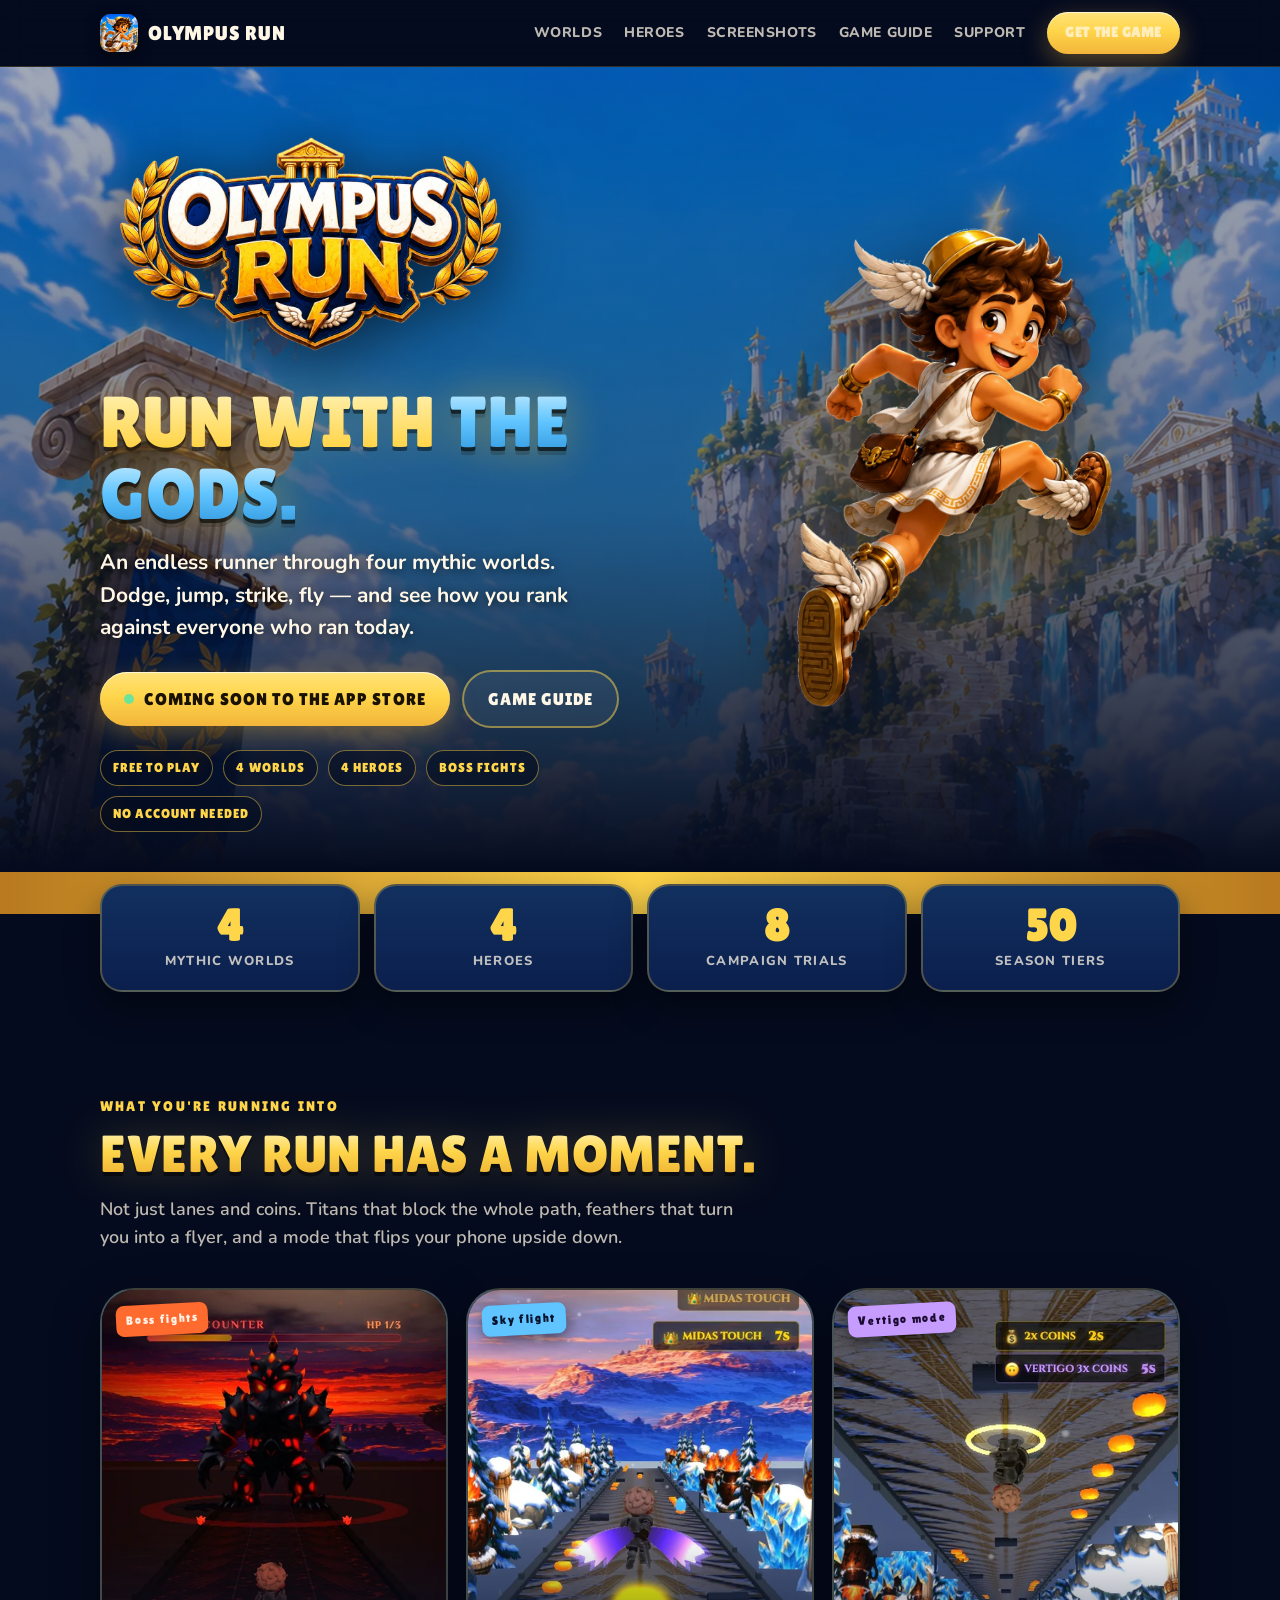
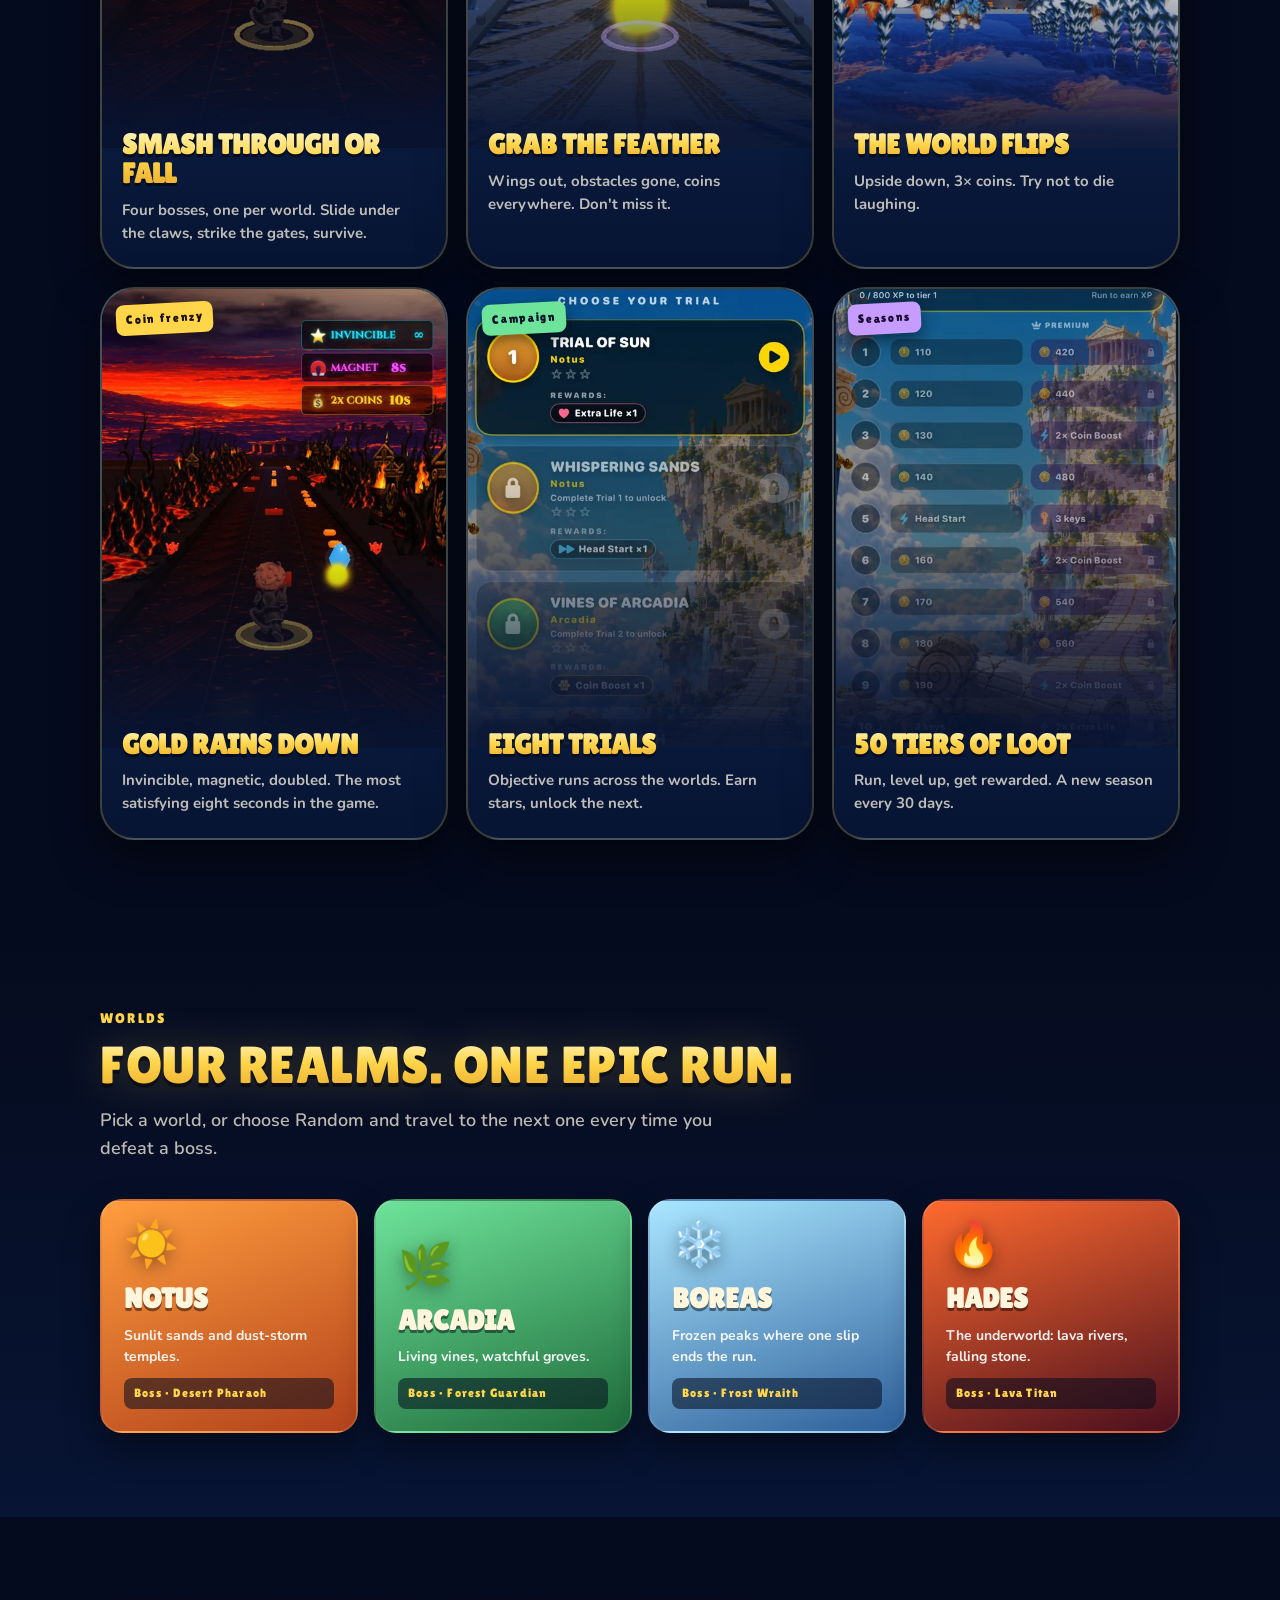
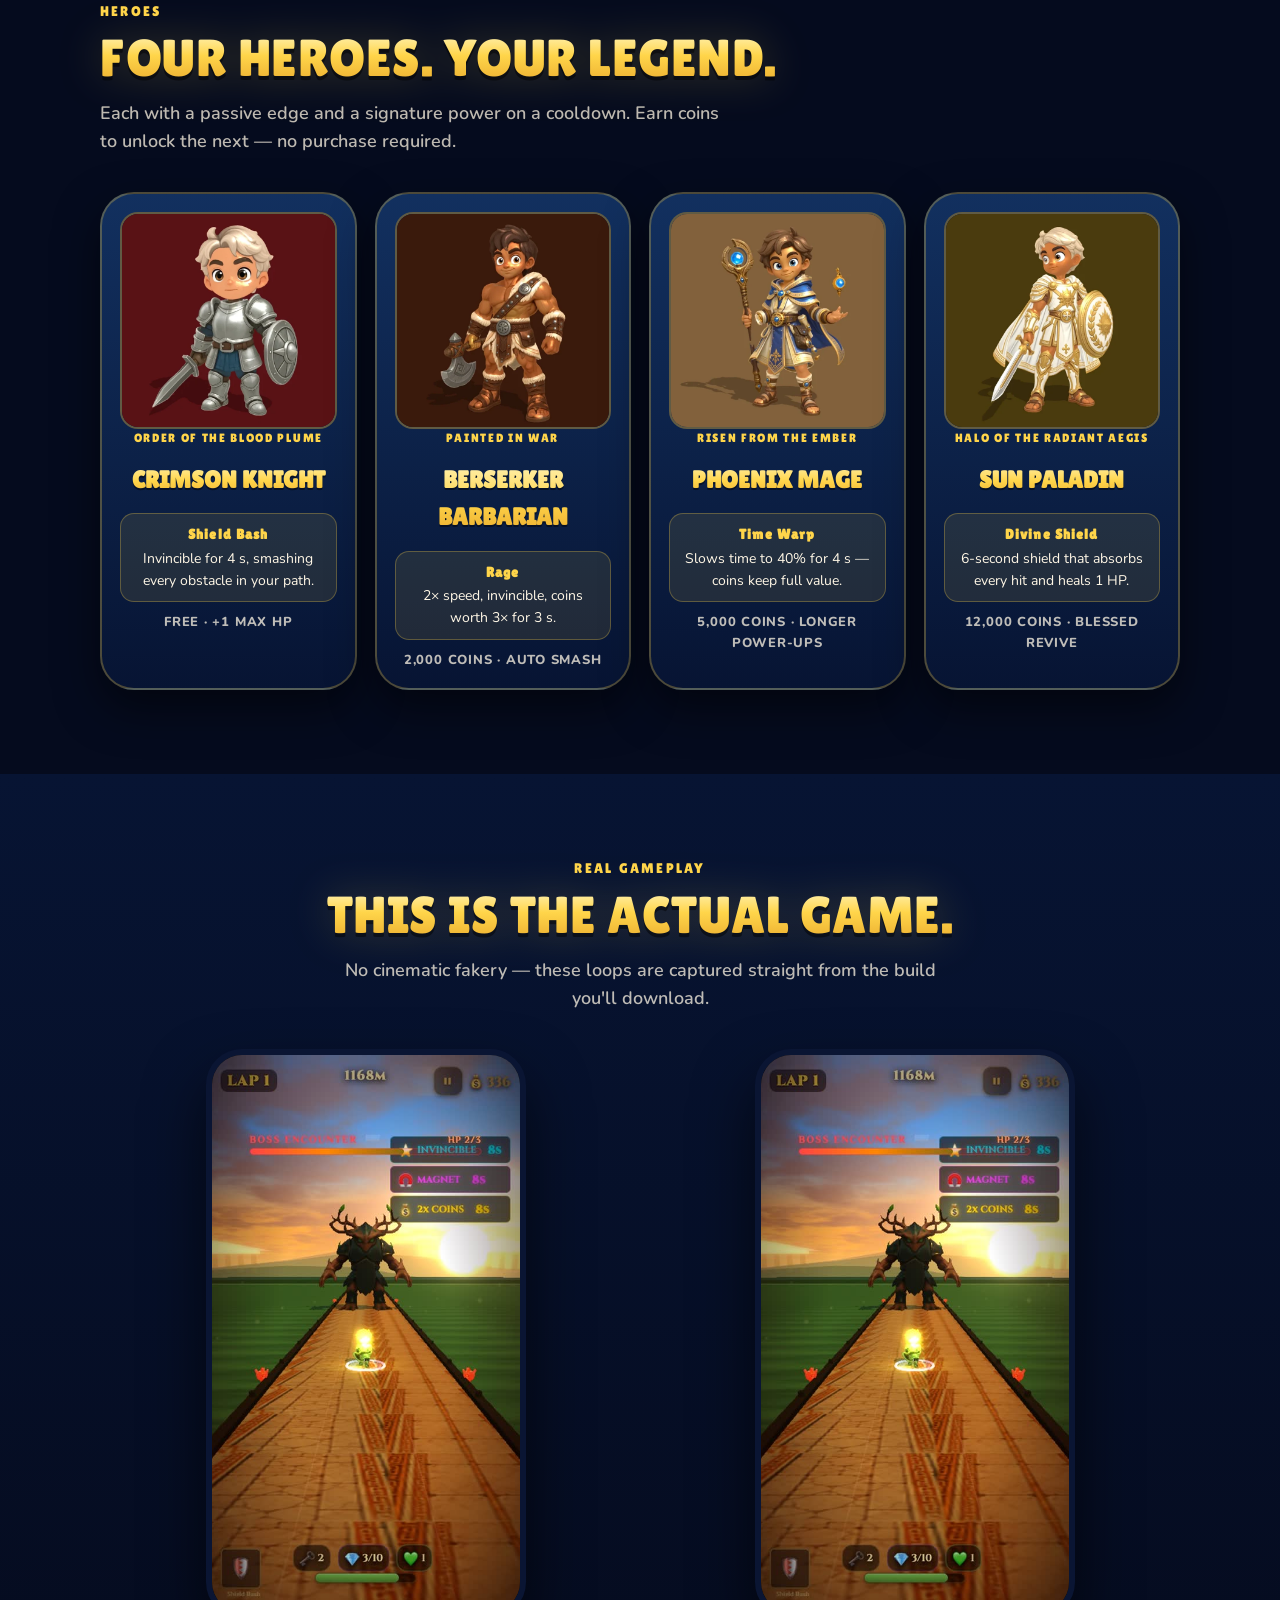
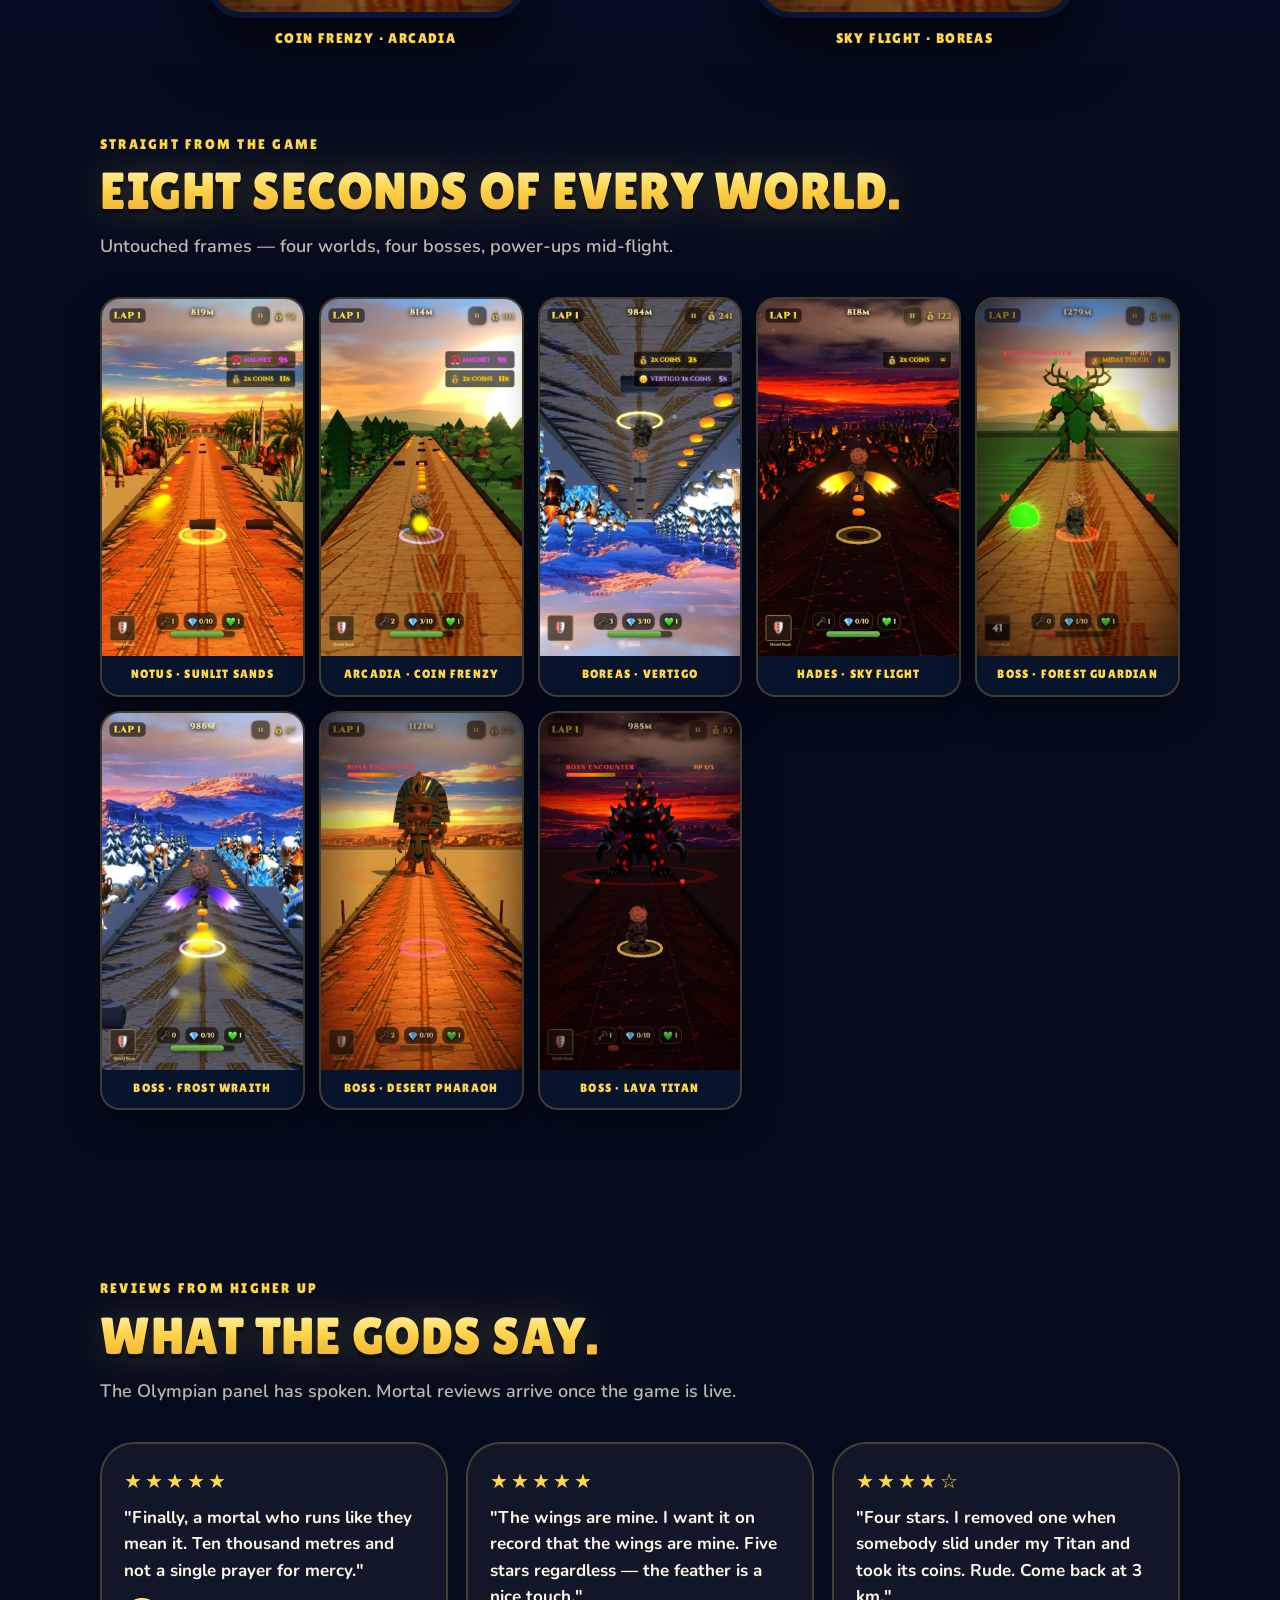
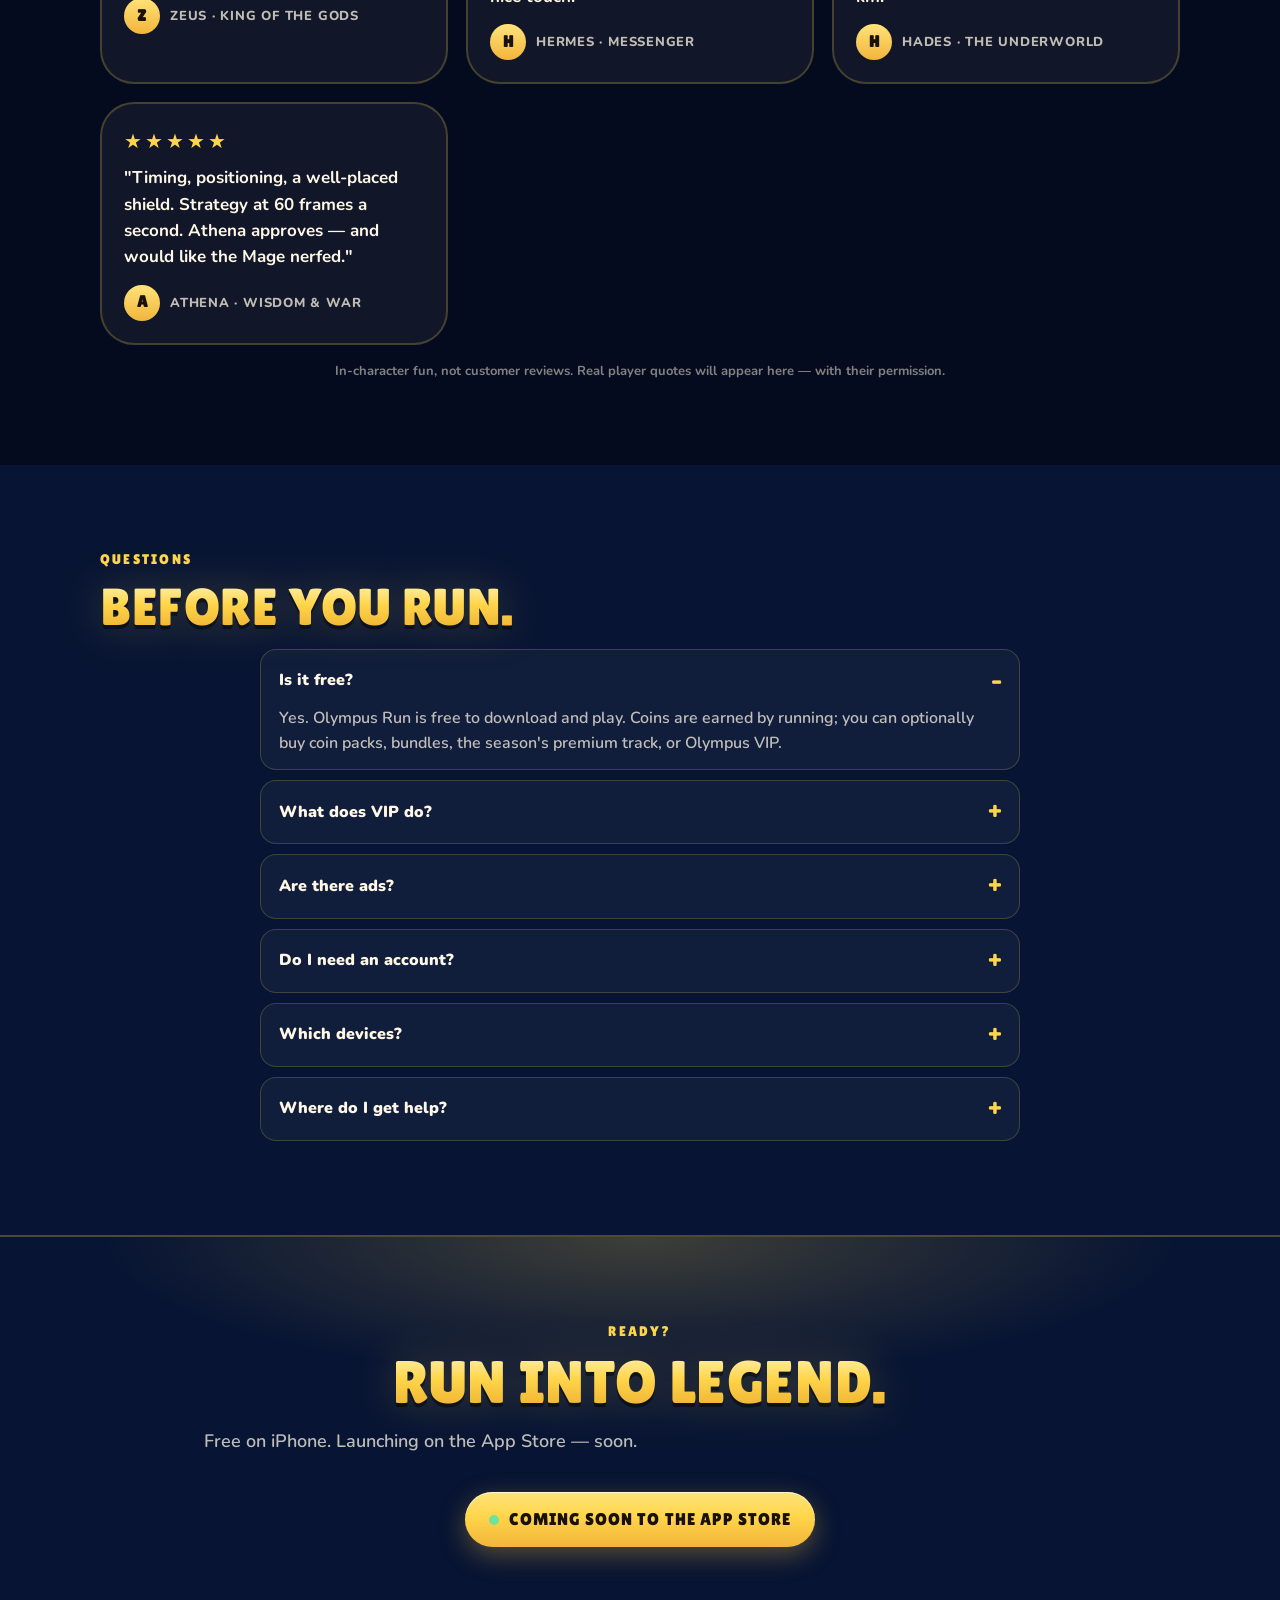
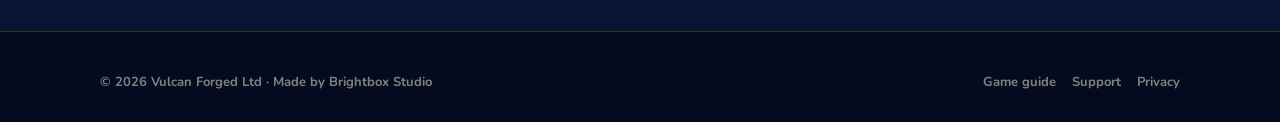
==== index.html @ eb7fa904 "site: canonical URLs on olympusrun.com, social meta, www to apex redirect (Vercel) Co-Authored-By: C" ====
<!DOCTYPE html>
<html lang="en">
<head>
<meta charset="utf-8">
<meta name="viewport" content="width=device-width, initial-scale=1">
<title>Olympus Run — Run with the Gods</title>
<meta name="description" content="Olympus Run is a free endless runner for iPhone: four mythic worlds, four heroes, boss fights, sky flight, vertigo mode and a daily race against everyone who played today.">
<meta property="og:title" content="Olympus Run — Run with the Gods">
<meta property="og:description" content="A free endless runner through four mythic worlds. Dodge, jump, strike, fly — and beat everyone who ran today.">
<meta property="og:image" content="https://olympusrun.com/assets/loop-poster.jpg">
<meta property="og:url" content="https://olympusrun.com/">
<meta name="twitter:card" content="summary_large_image">
<link rel="icon" href="assets/icon.webp">
<link rel="apple-touch-icon" href="assets/icon.webp">
<link rel="preconnect" href="https://fonts.googleapis.com">
<link rel="preconnect" href="https://fonts.gstatic.com" crossorigin>
<link href="https://fonts.googleapis.com/css2?family=Lilita+One&family=Nunito:wght@600;700;800;900&display=swap" rel="stylesheet">
<link rel="canonical" href="https://olympusrun.com/">
<link rel="stylesheet" href="style.css">
</head>
<body>

<nav class="nav">
  <div class="wrap">
    <a class="brand" href="index.html"><img src="assets/icon.webp" alt="">Olympus Run</a>
    <div class="links">
      <a href="#worlds">Worlds</a>
      <a href="#heroes">Heroes</a>
      <a href="#gallery">Screenshots</a>
      <a href="guide.html">Game guide</a>
      <a href="https://jamie323.github.io/brightbox-studio/support.html">Support</a>
      <a class="btn btn-gold" href="#get">Get the game</a>
    </div>
  </div>
</nav>

<header class="hero">
  <div class="wrap">
    <div class="hero-copy">
      <img class="wordmark" src="assets/wordmark.webp" alt="Olympus Run">
      <h1 class="display">Run with <span>the gods.</span></h1>
      <p>An endless runner through four mythic worlds. Dodge, jump, strike, fly — and see how you rank against everyone who ran today.</p>
      <div class="cta">
        <a class="btn btn-gold coming" id="get" href="#get"><span class="pulse"></span>Coming soon to the App Store</a>
        <a class="btn btn-ghost" href="guide.html">Game guide</a>
      </div>
      <div class="chips">
        <span class="chip">Free to play</span><span class="chip">4 worlds</span><span class="chip">4 heroes</span><span class="chip">Boss fights</span><span class="chip">No account needed</span>
      </div>
    </div>
    <div class="hero-art"><div class="ring"></div><img src="assets/hero_hermes.webp" alt="The Olympus Run hero mid-sprint"></div>
  </div>
</header>

<div class="ticker"><span>Boss fights ★ Sky flight ★ Vertigo mode ★ Coin frenzy ★ 50-tier seasons ★ 8 campaign trials ★ Daily quests ★ Beat everyone who ran today ★ Boss fights ★ Sky flight ★ Vertigo mode ★ Coin frenzy ★ 50-tier seasons ★ 8 campaign trials ★ Daily quests ★ Beat everyone who ran today ★</span></div>

<section style="padding-top:0">
  <div class="wrap">
    <div class="stats">
      <div class="stat"><b>4</b><span>Mythic worlds</span></div>
      <div class="stat"><b>4</b><span>Heroes</span></div>
      <div class="stat"><b>8</b><span>Campaign trials</span></div>
      <div class="stat"><b>50</b><span>Season tiers</span></div>
    </div>
  </div>
</section>

<section id="features" style="padding-top:20px">
  <div class="wrap">
    <div class="kicker">What you're running into</div>
    <h2 class="display">Every run has a moment.</h2>
    <p class="lead">Not just lanes and coins. Titans that block the whole path, feathers that turn you into a flyer, and a mode that flips your phone upside down.</p>
    <div class="banners">
      <a class="banner" href="guide.html#worlds"><div class="pic"><img src="assets/shot-boss.webp" alt="Boss fight against the Lava Titan"><span class="tag lava">Boss fights</span></div><div class="body"><h3>Smash through or fall</h3><p>Four bosses, one per world. Slide under the claws, strike the gates, survive.</p></div></a>
      <a class="banner" href="guide.html#powerups"><div class="pic"><img src="assets/shot-flight.webp" alt="Sky Flight with feather wings"><span class="tag sky">Sky flight</span></div><div class="body"><h3>Grab the feather</h3><p>Wings out, obstacles gone, coins everywhere. Don't miss it.</p></div></a>
      <a class="banner" href="guide.html#powerups"><div class="pic"><img src="assets/shot-vertigo.webp" alt="Vertigo mode flips the screen"><span class="tag violet">Vertigo mode</span></div><div class="body"><h3>The world flips</h3><p>Upside down, 3× coins. Try not to die laughing.</p></div></a>
      <a class="banner" href="guide.html#powerups"><div class="pic"><img src="assets/shot-frenzy.webp" alt="Coin Frenzy"><span class="tag">Coin frenzy</span></div><div class="body"><h3>Gold rains down</h3><p>Invincible, magnetic, doubled. The most satisfying eight seconds in the game.</p></div></a>
      <a class="banner" href="guide.html#modes"><div class="pic"><img src="assets/shot-campaign.webp" alt="Campaign trials"><span class="tag leaf">Campaign</span></div><div class="body"><h3>Eight trials</h3><p>Objective runs across the worlds. Earn stars, unlock the next.</p></div></a>
      <a class="banner" href="guide.html#progression"><div class="pic"><img src="assets/shot-season.webp" alt="Olympus Trials season pass"><span class="tag violet">Seasons</span></div><div class="body"><h3>50 tiers of loot</h3><p>Run, level up, get rewarded. A new season every 30 days.</p></div></a>
    </div>
  </div>
</section>

<section id="worlds" style="background: linear-gradient(180deg, var(--ink), var(--navy));">
  <div class="wrap">
    <div class="kicker">Worlds</div>
    <h2 class="display">Four realms. One epic run.</h2>
    <p class="lead">Pick a world, or choose Random and travel to the next one every time you defeat a boss.</p>
    <div class="worlds">
      <div class="world notus"><div class="glyph">☀️</div><h3>Notus</h3><p>Sunlit sands and dust-storm temples.</p><span class="boss">Boss · Desert Pharaoh</span></div>
      <div class="world arcadia"><div class="glyph">🌿</div><h3>Arcadia</h3><p>Living vines, watchful groves.</p><span class="boss">Boss · Forest Guardian</span></div>
      <div class="world boreas"><div class="glyph">❄️</div><h3>Boreas</h3><p>Frozen peaks where one slip ends the run.</p><span class="boss">Boss · Frost Wraith</span></div>
      <div class="world hades"><div class="glyph">🔥</div><h3>Hades</h3><p>The underworld: lava rivers, falling stone.</p><span class="boss">Boss · Lava Titan</span></div>
    </div>
  </div>
</section>

<section id="heroes">
  <div class="wrap">
    <div class="kicker">Heroes</div>
    <h2 class="display">Four heroes. Your legend.</h2>
    <p class="lead">Each with a passive edge and a signature power on a cooldown. Earn coins to unlock the next — no purchase required.</p>
    <div class="heroes">
      <div class="hcard"><img src="assets/hero-knight.webp" alt="Crimson Knight"><div class="tl">Order of the Blood Plume</div><h3>Crimson Knight</h3><div class="power"><b>Shield Bash</b>Invincible for 4 s, smashing every obstacle in your path.</div><div class="cost">Free · +1 max HP</div></div>
      <div class="hcard"><img src="assets/hero-barbarian.webp" alt="Berserker Barbarian"><div class="tl">Painted in War</div><h3>Berserker Barbarian</h3><div class="power"><b>Rage</b>2× speed, invincible, coins worth 3× for 3 s.</div><div class="cost">2,000 coins · Auto Smash</div></div>
      <div class="hcard"><img src="assets/hero-mage.webp" alt="Phoenix Mage"><div class="tl">Risen from the Ember</div><h3>Phoenix Mage</h3><div class="power"><b>Time Warp</b>Slows time to 40% for 4 s — coins keep full value.</div><div class="cost">5,000 coins · Longer power-ups</div></div>
      <div class="hcard"><img src="assets/hero-paladin.webp" alt="Sun Paladin"><div class="tl">Halo of the Radiant Aegis</div><h3>Sun Paladin</h3><div class="power"><b>Divine Shield</b>6-second shield that absorbs every hit and heals 1 HP.</div><div class="cost">12,000 coins · Blessed revive</div></div>
    </div>
  </div>
</section>

<section id="watch" style="background: linear-gradient(180deg, var(--navy), var(--ink));">
  <div class="wrap center">
    <div class="kicker">Real gameplay</div>
    <h2 class="display">This is the actual game.</h2>
    <p class="lead">No cinematic fakery — these loops are captured straight from the build you'll download.</p>
    <div class="loops">
      <div><div class="phone"><video autoplay muted loop playsinline poster="assets/loop-poster.jpg" src="assets/loop-frenzy.mp4"></video></div><div class="caption">Coin Frenzy · Arcadia</div></div>
      <div><div class="phone"><video autoplay muted loop playsinline poster="assets/loop-poster.jpg" src="assets/loop-flight.mp4"></video></div><div class="caption">Sky Flight · Boreas</div></div>
    </div>
  </div>
</section>

<section id="gallery" style="padding-top: 0;">
  <div class="wrap">
    <div class="kicker">Straight from the game</div>
    <h2 class="display">Eight seconds of every world.</h2>
    <p class="lead">Untouched frames — four worlds, four bosses, power-ups mid-flight.</p>
    <div class="gallery">
      <figure><img src="assets/gal-notus-run.webp" alt="Running through Notus" loading="lazy"><figcaption>Notus · sunlit sands</figcaption></figure>
      <figure><img src="assets/gal-arcadia-frenzy.webp" alt="Coin Frenzy in Arcadia" loading="lazy"><figcaption>Arcadia · coin frenzy</figcaption></figure>
      <figure><img src="assets/gal-boreas-vertigo.webp" alt="Vertigo mode in Boreas" loading="lazy"><figcaption>Boreas · vertigo</figcaption></figure>
      <figure><img src="assets/gal-hades-flight.webp" alt="Sky Flight over Hades" loading="lazy"><figcaption>Hades · sky flight</figcaption></figure>
      <figure><img src="assets/gal-forest-guardian.webp" alt="The Forest Guardian boss" loading="lazy"><figcaption>Boss · Forest Guardian</figcaption></figure>
      <figure><img src="assets/gal-frost-wraith.webp" alt="The Frost Wraith boss" loading="lazy"><figcaption>Boss · Frost Wraith</figcaption></figure>
      <figure><img src="assets/gal-desert-pharaoh.webp" alt="The Desert Pharaoh boss" loading="lazy"><figcaption>Boss · Desert Pharaoh</figcaption></figure>
      <figure><img src="assets/gal-lava-titan.webp" alt="The Lava Titan boss" loading="lazy"><figcaption>Boss · Lava Titan</figcaption></figure>
    </div>
  </div>
</section>

<section id="gods">
  <div class="wrap">
    <div class="kicker">Reviews from higher up</div>
    <h2 class="display">What the gods say.</h2>
    <p class="lead">The Olympian panel has spoken. Mortal reviews arrive once the game is live.</p>
    <div class="gods">
      <div class="god"><div class="stars">★★★★★</div><p>"Finally, a mortal who runs like they mean it. Ten thousand metres and not a single prayer for mercy."</p><div class="who"><i>Z</i>Zeus · King of the Gods</div></div>
      <div class="god"><div class="stars">★★★★★</div><p>"The wings are mine. I want it on record that the wings are mine. Five stars regardless — the feather is a nice touch."</p><div class="who"><i>H</i>Hermes · Messenger</div></div>
      <div class="god"><div class="stars">★★★★☆</div><p>"Four stars. I removed one when somebody slid under my Titan and took its coins. Rude. Come back at 3 km."</p><div class="who"><i>H</i>Hades · The Underworld</div></div>
      <div class="god"><div class="stars">★★★★★</div><p>"Timing, positioning, a well-placed shield. Strategy at 60 frames a second. Athena approves — and would like the Mage nerfed."</p><div class="who"><i>A</i>Athena · Wisdom &amp; War</div></div>
    </div>
    <p class="note">In-character fun, not customer reviews. Real player quotes will appear here — with their permission.</p>
  </div>
</section>

<section id="faq" style="background: var(--navy);">
  <div class="wrap">
    <div class="kicker">Questions</div>
    <h2 class="display">Before you run.</h2>
    <div class="faq">
      <details open><summary>Is it free?</summary><p>Yes. Olympus Run is free to download and play. Coins are earned by running; you can optionally buy coin packs, bundles, the season's premium track, or Olympus VIP.</p></details>
      <details><summary>What does VIP do?</summary><p>No ads, 50% off every coin price in the shop, double run coins, 150 daily coins, an extra revive every run and double Olympus Trials XP. Monthly, yearly, or a one-time Lifetime purchase.</p></details>
      <details><summary>Are there ads?</summary><p>Optional bonus videos — a revive, double coins after a run, the daily chest — that you choose to watch. VIP removes ads entirely.</p></details>
      <details><summary>Do I need an account?</summary><p>No. Sign in to Game Center if you want leaderboards and friend challenges; otherwise just play.</p></details>
      <details><summary>Which devices?</summary><p>iPhone and iPad, iOS 17 or later. Age rating 9+.</p></details>
      <details><summary>Where do I get help?</summary><p><a href="https://jamie323.github.io/brightbox-studio/support.html">Support</a> · <a href="https://jamie323.github.io/brightbox-studio/olympus-run-privacy.html">Privacy policy</a></p></details>
    </div>
  </div>
</section>

<section class="final">
  <div class="wrap">
    <div class="kicker">Ready?</div>
    <h2 class="display">Run into legend.</h2>
    <p class="lead">Free on iPhone. Launching on the App Store — soon.</p>
    <a class="btn btn-gold coming" href="#get"><span class="pulse"></span>Coming soon to the App Store</a>
  </div>
</section>

<footer>
  <div class="wrap">
    <div>© 2026 Vulcan Forged Ltd · Made by <a href="https://jamie323.github.io/brightbox-studio/" style="margin:0">Brightbox Studio</a></div>
    <div><a href="guide.html">Game guide</a><a href="https://jamie323.github.io/brightbox-studio/support.html">Support</a><a href="https://jamie323.github.io/brightbox-studio/olympus-run-privacy.html">Privacy</a></div>
  </div>
</footer>

</body>
</html>
---- style.css ----
/* Olympus Run — game site. Navy sky + gold, painted worlds, arcade energy. */
:root {
  --navy: #071433; --navy-2: #0b1f4d; --navy-3: #12305f; --ink: #050b1e;
  --gold: #ffd54a; --gold-2: #f2b53a; --gold-deep: #b8791f;
  --sky: #5fc4ff; --lava: #ff6a2e; --leaf: #6ee39a; --ice: #a9e6ff; --sand: #ffc46b; --violet: #c79cff;
  --text: #fff7e6; --muted: rgba(255, 247, 230, 0.74); --dim: rgba(255, 247, 230, 0.5);
  --line: rgba(255, 213, 74, 0.28);
  --display: "Lilita One", "Arial Black", Impact, sans-serif;
  --body: "Nunito", -apple-system, BlinkMacSystemFont, "Segoe UI", sans-serif;
  --r: 22px; --r-lg: 34px; --max: 1120px;
}
* { box-sizing: border-box; margin: 0; padding: 0; }
html { scroll-behavior: smooth; }
body { font-family: var(--body); background: var(--ink); color: var(--text); line-height: 1.55; -webkit-font-smoothing: antialiased; overflow-x: hidden; }
img, video { max-width: 100%; display: block; }
a { color: var(--gold); text-decoration: none; }
.wrap { max-width: var(--max); margin: 0 auto; padding: 0 20px; }
.display { font-family: var(--display); font-weight: 400; letter-spacing: 0.01em; line-height: 1; text-transform: uppercase; }

/* ── Nav ── */
.nav { position: sticky; top: 0; z-index: 50; background: rgba(5, 11, 30, 0.82); backdrop-filter: blur(14px) saturate(140%); -webkit-backdrop-filter: blur(14px) saturate(140%); border-bottom: 1px solid rgba(255,213,74,0.18); }
.nav .wrap { display: flex; align-items: center; justify-content: space-between; gap: 16px; height: 66px; }
.brand { display: flex; align-items: center; gap: 10px; color: var(--text); font-family: var(--display); font-size: 20px; text-transform: uppercase; letter-spacing: 0.04em; }
.brand img { width: 38px; height: 38px; border-radius: 10px; box-shadow: 0 4px 14px rgba(0,0,0,0.5); }
.links { display: flex; gap: 22px; align-items: center; }
.links a { color: var(--muted); font-weight: 800; font-size: 14px; letter-spacing: 0.04em; text-transform: uppercase; }
.links a:hover, .links a.on { color: var(--gold); }
.btn { display: inline-flex; align-items: center; gap: 9px; padding: 14px 24px; border-radius: 999px; font-family: var(--display); font-size: 17px; letter-spacing: 0.06em; text-transform: uppercase; transition: transform .15s, box-shadow .15s, filter .15s; white-space: nowrap; }
.btn-gold { background: linear-gradient(180deg, #ffe37a 0%, var(--gold) 45%, var(--gold-2) 100%); color: #1a1200; box-shadow: 0 8px 26px rgba(242,181,58,0.35), inset 0 1px 0 rgba(255,255,255,0.7); }
.btn-gold:hover { transform: translateY(-2px); filter: brightness(1.05); }
.btn-ghost { background: rgba(255,255,255,0.06); color: var(--text); border: 2px solid rgba(255,213,74,0.5); }
.btn-ghost:hover { background: rgba(255,213,74,0.12); transform: translateY(-2px); }
.btn.small { padding: 10px 16px; font-size: 14px; }
.nav .btn { padding: 10px 18px; font-size: 14px; }

/* ── Hero ── */
.hero { position: relative; overflow: hidden; background: var(--navy) url(assets/title_bg.webp) center 30% / cover no-repeat; }
.hero::before { content: ""; position: absolute; inset: 0; background: linear-gradient(180deg, rgba(7,20,51,0.35) 0%, rgba(7,20,51,0.55) 55%, var(--ink) 100%); }
.hero .wrap { position: relative; display: grid; grid-template-columns: 1.15fr 0.85fr; gap: 28px; align-items: center; padding-top: 56px; padding-bottom: 40px; min-height: 640px; }
.hero-copy .wordmark { width: min(420px, 90%); filter: drop-shadow(0 10px 30px rgba(0,0,0,0.6)); margin-bottom: 18px; }
/* Headlines: game-style gold — gradient fill with a dark drop, no white. */
.gold-text { background: linear-gradient(180deg, #fff3b8 0%, #ffd54a 42%, #e9a92c 100%); -webkit-background-clip: text; background-clip: text; color: transparent; filter: drop-shadow(0 4px 0 rgba(0,0,0,0.45)) drop-shadow(0 0 22px rgba(255,213,74,0.25)); }
.hero h1 { font-size: clamp(38px, 6vw, 72px); }
.hero h1, .hero h1 span, h2.display { background: linear-gradient(180deg, #fff3b8 0%, #ffd54a 42%, #e9a92c 100%); -webkit-background-clip: text; background-clip: text; color: transparent; filter: drop-shadow(0 4px 0 rgba(0,0,0,0.45)) drop-shadow(0 0 22px rgba(255,213,74,0.22)); }
.hero h1 span { background: linear-gradient(180deg, #d8f3ff 0%, #5fc4ff 50%, #2a8fd6 100%); -webkit-background-clip: text; background-clip: text; }
.hero p { font-size: clamp(17px, 2vw, 21px); color: var(--text); max-width: 520px; margin: 16px 0 26px; font-weight: 700; text-shadow: 0 2px 10px rgba(0,0,0,0.6); }
.cta { display: flex; gap: 12px; flex-wrap: wrap; align-items: center; }
.chips { display: flex; gap: 10px; flex-wrap: wrap; margin-top: 22px; }
.chip { font-family: var(--display); font-size: 13px; letter-spacing: 0.08em; text-transform: uppercase; padding: 7px 12px; border-radius: 999px; background: rgba(5,11,30,0.55); border: 1px solid rgba(255,213,74,0.45); color: var(--gold); backdrop-filter: blur(6px); }
.hero-art { position: relative; display: grid; place-items: center; }
.hero-art img { width: min(380px, 80vw); filter: drop-shadow(0 30px 40px rgba(0,0,0,0.65)); animation: bob 4.5s ease-in-out infinite; }
@keyframes bob { 0%, 100% { transform: translateY(0) rotate(-1deg); } 50% { transform: translateY(-14px) rotate(1deg); } }
.hero-art .ring { position: absolute; width: 360px; height: 360px; border-radius: 50%; background: radial-gradient(circle, rgba(255,213,74,0.35) 0%, rgba(255,213,74,0) 70%); filter: blur(8px); }
.coming { display: inline-flex; align-items: center; gap: 10px; }
.coming .pulse { width: 10px; height: 10px; border-radius: 50%; background: var(--leaf); box-shadow: 0 0 0 0 rgba(110,227,154,0.7); animation: pulse 1.8s infinite; }
@keyframes pulse { 0% { box-shadow: 0 0 0 0 rgba(110,227,154,0.7); } 70% { box-shadow: 0 0 0 12px rgba(110,227,154,0); } 100% { box-shadow: 0 0 0 0 rgba(110,227,154,0); } }

/* ── Ticker ── */
.ticker { background: linear-gradient(90deg, var(--gold-deep), var(--gold), var(--gold-deep)); color: #1a1200; overflow: hidden; white-space: nowrap; font-family: var(--display); font-size: 15px; letter-spacing: 0.12em; text-transform: uppercase; padding: 9px 0; }
.ticker span { display: inline-block; padding-left: 100%; animation: ticker 28s linear infinite; }
@keyframes ticker { to { transform: translateX(-100%); } }

/* ── Sections ── */
section { padding: 84px 0; position: relative; }
@media (max-width: 720px) { section { padding: 60px 0; } }
.kicker { font-family: var(--display); color: var(--gold); letter-spacing: 0.16em; font-size: 14px; text-transform: uppercase; margin-bottom: 10px; }
h2.display { font-size: clamp(30px, 4.6vw, 52px); margin-bottom: 12px; padding-bottom: 4px; }
.lead { color: var(--muted); font-size: 18px; max-width: 640px; margin-bottom: 36px; font-weight: 600; }
.center { text-align: center; }
.center .lead { margin-left: auto; margin-right: auto; }

/* Stat banner */
.stats { display: grid; grid-template-columns: repeat(4, 1fr); gap: 14px; margin-top: -30px; position: relative; z-index: 2; }
.stat { background: linear-gradient(180deg, var(--navy-3), var(--navy-2)); border: 2px solid var(--line); border-radius: var(--r); padding: 18px 14px; text-align: center; box-shadow: 0 14px 34px rgba(0,0,0,0.45); }
.stat b { display: block; font-family: var(--display); font-size: clamp(30px, 4vw, 44px); color: var(--gold); line-height: 1; }
.stat span { font-weight: 800; font-size: 13px; letter-spacing: 0.1em; text-transform: uppercase; color: var(--muted); }

/* Feature banners (gamified) */
/* Feature cards: picture on top, copy in its own panel underneath — never overlapping. */
.banners { display: grid; grid-template-columns: repeat(auto-fit, minmax(280px, 1fr)); gap: 18px; }
.banner { display: flex; flex-direction: column; border-radius: var(--r-lg); overflow: hidden; border: 2px solid rgba(255,213,74,0.22); box-shadow: 0 18px 44px rgba(0,0,0,0.5); transition: transform .2s, border-color .2s; background: linear-gradient(180deg, var(--navy-3), var(--navy)); }
.banner:hover { transform: translateY(-6px); border-color: rgba(255,213,74,0.5); }
.banner .pic { position: relative; aspect-ratio: 3 / 4; overflow: hidden; background: #08132c; }
.banner .pic img { width: 100%; height: 100%; object-fit: cover; object-position: center 38%; }
.banner .pic::after { content: ""; position: absolute; inset: auto 0 0 0; height: 46%; background: linear-gradient(180deg, rgba(7,20,51,0) 0%, rgba(7,20,51,0.92) 92%); }
.banner .tag { position: absolute; top: 14px; left: 14px; z-index: 2; font-family: var(--display); font-size: 12px; letter-spacing: 0.14em; padding: 6px 10px; border-radius: 8px; color: #1a1200; background: var(--gold); transform: rotate(-3deg); box-shadow: 0 6px 16px rgba(0,0,0,0.45); }
.banner .tag.lava { background: var(--lava); color: #fff1e6; } .banner .tag.sky { background: var(--sky); color: #06122c; } .banner .tag.leaf { background: var(--leaf); color: #06122c; } .banner .tag.violet { background: var(--violet); color: #1a0a30; }
.banner .body { padding: 16px 20px 22px; margin-top: -34px; position: relative; z-index: 2; }
.banner h3 { font-family: var(--display); font-size: clamp(22px, 2.4vw, 28px); line-height: 1.02; text-transform: uppercase; background: linear-gradient(180deg, #fff3b8 0%, #ffd54a 45%, #e9a92c 100%); -webkit-background-clip: text; background-clip: text; color: transparent; filter: drop-shadow(0 3px 0 rgba(0,0,0,0.5)); padding-bottom: 3px; }
.banner p { color: var(--muted); font-weight: 700; margin-top: 8px; font-size: 15px; }

/* In-game gallery */
.gallery { display: grid; grid-template-columns: repeat(auto-fit, minmax(190px, 1fr)); gap: 14px; }
.gallery figure { margin: 0; border-radius: 20px; overflow: hidden; border: 2px solid rgba(255,213,74,0.22); background: #08132c; box-shadow: 0 14px 34px rgba(0,0,0,0.45); transition: transform .2s; }
.gallery figure:hover { transform: translateY(-5px); }
.gallery img { width: 100%; aspect-ratio: 9/16; object-fit: cover; }
.gallery figcaption { padding: 9px 12px 11px; font-family: var(--display); font-size: 12px; letter-spacing: 0.1em; text-transform: uppercase; color: var(--gold); text-align: center; }

/* Worlds */
.worlds { display: grid; grid-template-columns: repeat(auto-fit, minmax(230px, 1fr)); gap: 16px; }
.world { border-radius: var(--r); padding: 22px; border: 2px solid rgba(255,255,255,0.1); position: relative; overflow: hidden; min-height: 200px; display: flex; flex-direction: column; justify-content: flex-end; box-shadow: 0 14px 34px rgba(0,0,0,0.45); }
.world.notus { background: linear-gradient(160deg, #ff9d3d, #b3421c); } .world.arcadia { background: linear-gradient(160deg, #6ee39a, #1e6b3a); } .world.boreas { background: linear-gradient(160deg, #a9e6ff, #2e5f9a); } .world.hades { background: linear-gradient(160deg, #ff6a2e, #4a0f1e); }
.world .glyph { font-size: 44px; line-height: 1; margin-bottom: 10px; filter: drop-shadow(0 4px 8px rgba(0,0,0,0.4)); }
.world h3 { font-family: var(--display); font-size: 28px; color: #fff6dd; text-transform: uppercase; text-shadow: 0 3px 0 rgba(0,0,0,0.45); }
.world p { color: rgba(255,255,255,0.92); font-weight: 700; font-size: 14px; margin-top: 4px; }
.world .boss { margin-top: 10px; display: inline-block; font-family: var(--display); font-size: 12px; letter-spacing: 0.1em; background: rgba(5,11,30,0.55); color: var(--gold); padding: 6px 10px; border-radius: 8px; }

/* Heroes */
.heroes { display: grid; grid-template-columns: repeat(auto-fit, minmax(240px, 1fr)); gap: 18px; }
.hcard { background: linear-gradient(180deg, var(--navy-3), var(--navy)); border: 2px solid var(--line); border-radius: var(--r-lg); padding: 18px; text-align: center; box-shadow: 0 18px 44px rgba(0,0,0,0.5); transition: transform .2s; }
.hcard:hover { transform: translateY(-6px); }
.hcard img { width: 100%; aspect-ratio: 1; object-fit: cover; border-radius: 18px; border: 2px solid rgba(255,213,74,0.35); background: #0a1a40; }
.hcard h3 { font-family: var(--display); font-size: 24px; margin-top: 14px; text-transform: uppercase; background: linear-gradient(180deg, #fff3b8 0%, #ffd54a 50%, #e9a92c 100%); -webkit-background-clip: text; background-clip: text; color: transparent; filter: drop-shadow(0 2px 0 rgba(0,0,0,0.45)); padding-bottom: 3px; }
.hcard .tl { color: var(--gold); font-family: var(--display); font-size: 12px; letter-spacing: 0.14em; text-transform: uppercase; }
.hcard .power { margin-top: 12px; background: rgba(255,213,74,0.1); border: 1px solid var(--line); border-radius: 14px; padding: 10px 12px; font-size: 14px; color: var(--text); }
.hcard .power b { display: block; font-family: var(--display); color: var(--gold); letter-spacing: 0.08em; font-size: 14px; margin-bottom: 2px; }
.hcard .cost { margin-top: 10px; font-weight: 800; color: var(--muted); font-size: 13px; letter-spacing: 0.06em; text-transform: uppercase; }

/* Video loop pair */
.loops { display: grid; grid-template-columns: repeat(auto-fit, minmax(240px, 1fr)); gap: 18px; align-items: start; }
.phone { border-radius: 36px; overflow: hidden; border: 6px solid #0a1533; box-shadow: 0 30px 60px rgba(0,0,0,0.6), inset 0 0 0 2px rgba(255,255,255,0.08); background: #000; aspect-ratio: 9/16; max-width: 320px; margin: 0 auto; }
.phone video, .phone img { width: 100%; height: 100%; object-fit: cover; }
.caption { text-align: center; margin-top: 10px; font-family: var(--display); color: var(--gold); letter-spacing: 0.1em; font-size: 14px; text-transform: uppercase; }

/* Gods say */
.gods { display: grid; grid-template-columns: repeat(auto-fit, minmax(260px, 1fr)); gap: 18px; }
.god { background: rgba(255,255,255,0.05); border: 2px solid rgba(255,213,74,0.22); border-radius: var(--r-lg); padding: 22px; position: relative; }
.god .stars { color: var(--gold); letter-spacing: 3px; font-size: 20px; margin-bottom: 8px; }
.god p { font-weight: 700; font-size: 17px; color: var(--text); }
.god .who { margin-top: 14px; display: flex; align-items: center; gap: 10px; color: var(--muted); font-weight: 800; font-size: 13px; letter-spacing: 0.06em; text-transform: uppercase; }
.god .who i { display: grid; place-items: center; width: 36px; height: 36px; border-radius: 50%; background: linear-gradient(180deg, #ffe37a, var(--gold-2)); color: #1a1200; font-style: normal; font-family: var(--display); font-size: 16px; }
.note { text-align: center; color: var(--dim); font-size: 13px; margin-top: 16px; font-weight: 700; }

/* FAQ */
.faq { max-width: 760px; margin: 0 auto; }
.faq details { background: rgba(255,255,255,0.04); border: 1px solid rgba(255,213,74,0.2); border-radius: 16px; padding: 14px 18px; margin-bottom: 10px; }
.faq summary { cursor: pointer; font-weight: 900; font-size: 16px; color: var(--text); list-style: none; display: flex; justify-content: space-between; align-items: center; }
.faq summary::after { content: "+"; color: var(--gold); font-family: var(--display); font-size: 22px; }
.faq details[open] summary::after { content: "–"; }
.faq p { color: var(--muted); margin-top: 8px; font-weight: 600; }

/* Final CTA */
.final { background: radial-gradient(ellipse 70% 60% at 50% 0%, rgba(255,213,74,0.22), transparent 60%), var(--navy); text-align: center; border-top: 2px solid var(--line); }
.final h2 { font-size: clamp(32px, 5vw, 60px); }

/* Guide page */
.guide { display: grid; grid-template-columns: 240px 1fr; gap: 36px; align-items: start; }
.toc { position: sticky; top: 86px; background: rgba(255,255,255,0.04); border: 1px solid var(--line); border-radius: 18px; padding: 16px; }
.toc a { display: block; color: var(--muted); font-weight: 800; font-size: 14px; padding: 6px 0; }
.toc a:hover { color: var(--gold); }
.gsec { margin-bottom: 44px; }
.gsec h2 { font-family: var(--display); font-size: 30px; color: var(--gold); text-transform: uppercase; margin-bottom: 10px; }
.gsec h3 { font-family: var(--display); font-size: 20px; color: #fff; text-transform: uppercase; margin: 18px 0 6px; letter-spacing: 0.03em; }
.gsec p, .gsec li { color: var(--muted); font-weight: 600; margin-bottom: 8px; }
.gsec ul { padding-left: 20px; }
.grid2 { display: grid; grid-template-columns: repeat(auto-fit, minmax(220px, 1fr)); gap: 12px; }
.tile { background: rgba(255,255,255,0.04); border: 1px solid var(--line); border-radius: 16px; padding: 14px; }
.tile b { display: block; font-family: var(--display); color: var(--gold); letter-spacing: 0.06em; font-size: 15px; text-transform: uppercase; margin-bottom: 4px; }
.tile span { color: var(--muted); font-weight: 600; font-size: 14px; }
.tip { border-left: 4px solid var(--gold); background: rgba(255,213,74,0.08); padding: 12px 16px; border-radius: 12px; margin: 10px 0; font-weight: 700; color: var(--text); }
table.g { width: 100%; border-collapse: collapse; margin: 12px 0 18px; font-size: 14px; }
table.g th, table.g td { text-align: left; padding: 10px 12px; border-bottom: 1px solid rgba(255,213,74,0.18); color: var(--muted); font-weight: 600; }
table.g th { color: var(--gold); font-family: var(--display); letter-spacing: 0.06em; text-transform: uppercase; font-weight: 400; }

/* Footer */
footer { padding: 40px 0 30px; border-top: 1px solid rgba(255,213,74,0.18); color: var(--dim); font-size: 13px; font-weight: 700; }
footer .wrap { display: flex; justify-content: space-between; gap: 16px; flex-wrap: wrap; align-items: center; }
footer a { color: var(--dim); margin-left: 16px; }
footer a:hover { color: var(--gold); }

@media (max-width: 860px) {
  .hero .wrap { grid-template-columns: 1fr; text-align: center; min-height: 0; padding-top: 36px; }
  .hero p { margin-left: auto; margin-right: auto; }
  .cta, .chips { justify-content: center; }
  .hero-art img { width: min(280px, 70vw); }
  .stats { grid-template-columns: repeat(2, 1fr); margin-top: 10px; }
  .links a:not(.btn) { display: none; }
  .guide { grid-template-columns: 1fr; }
  .toc { position: static; }
}
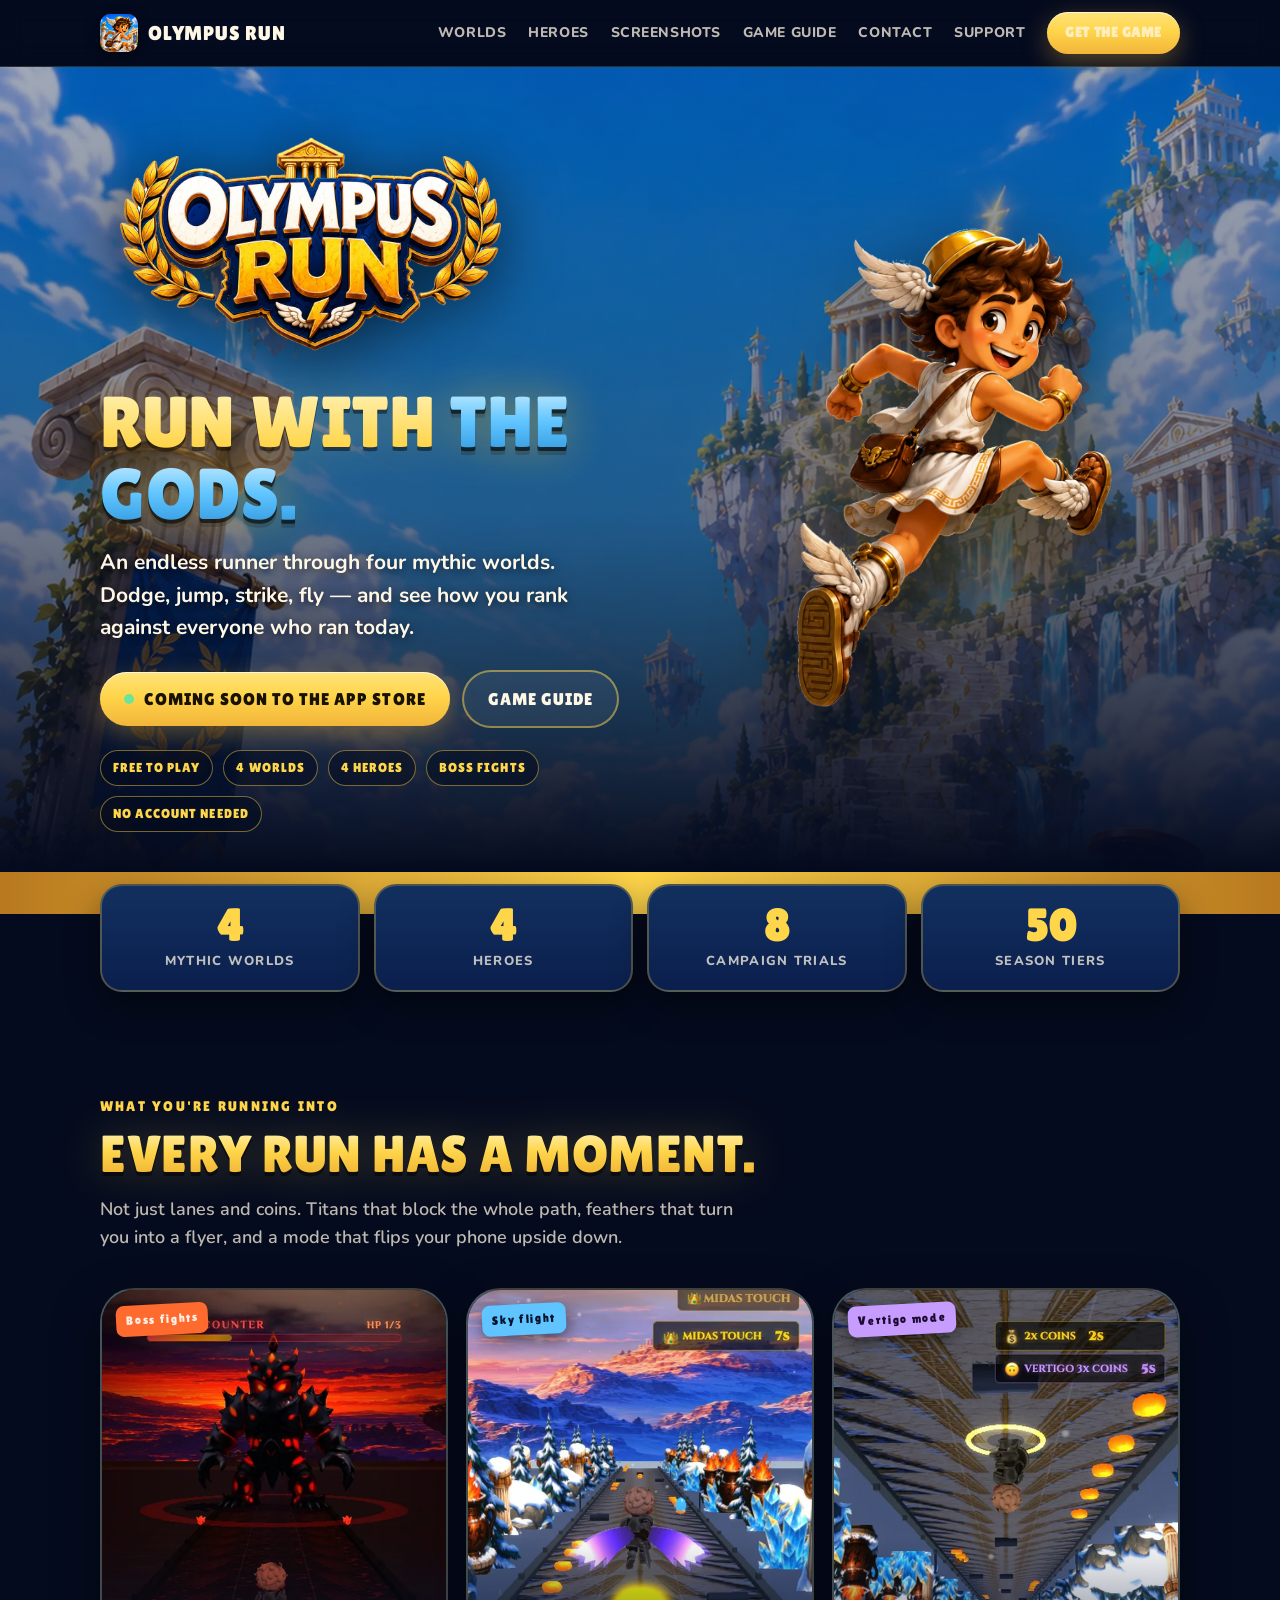
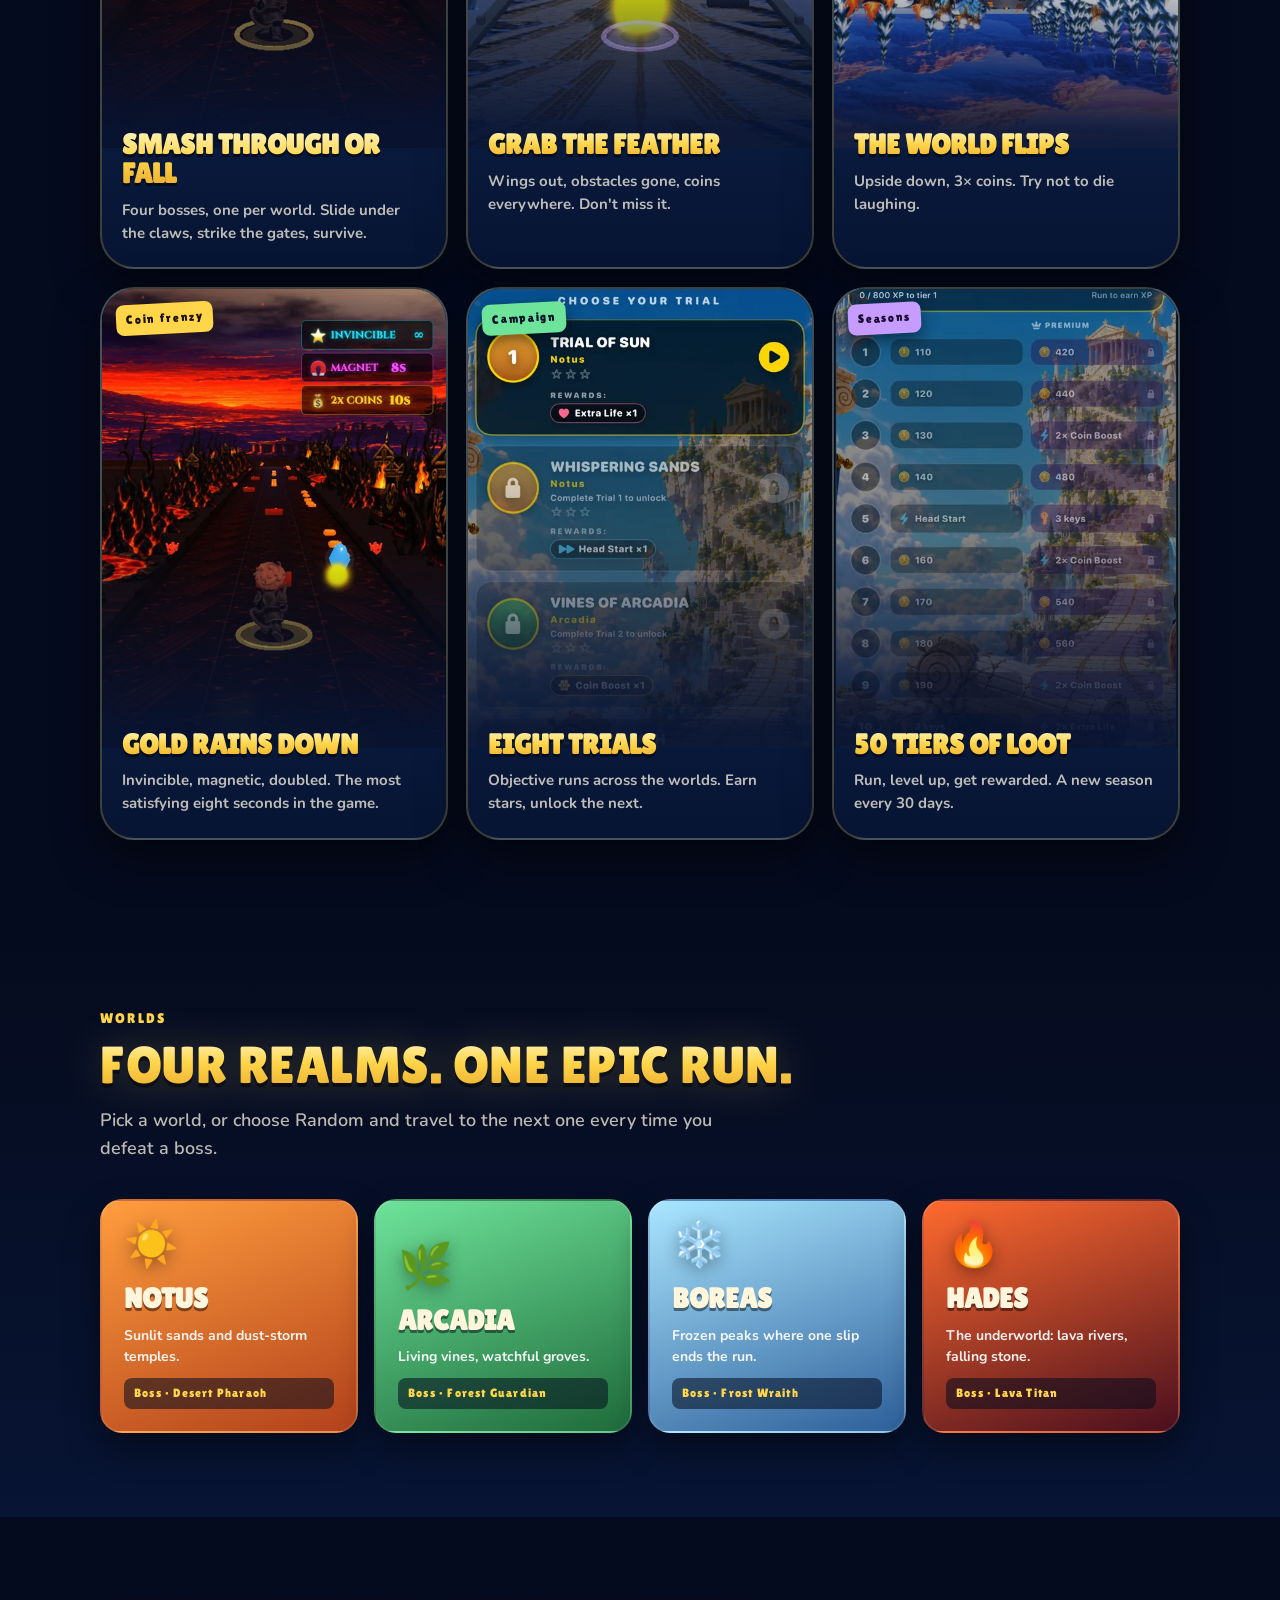
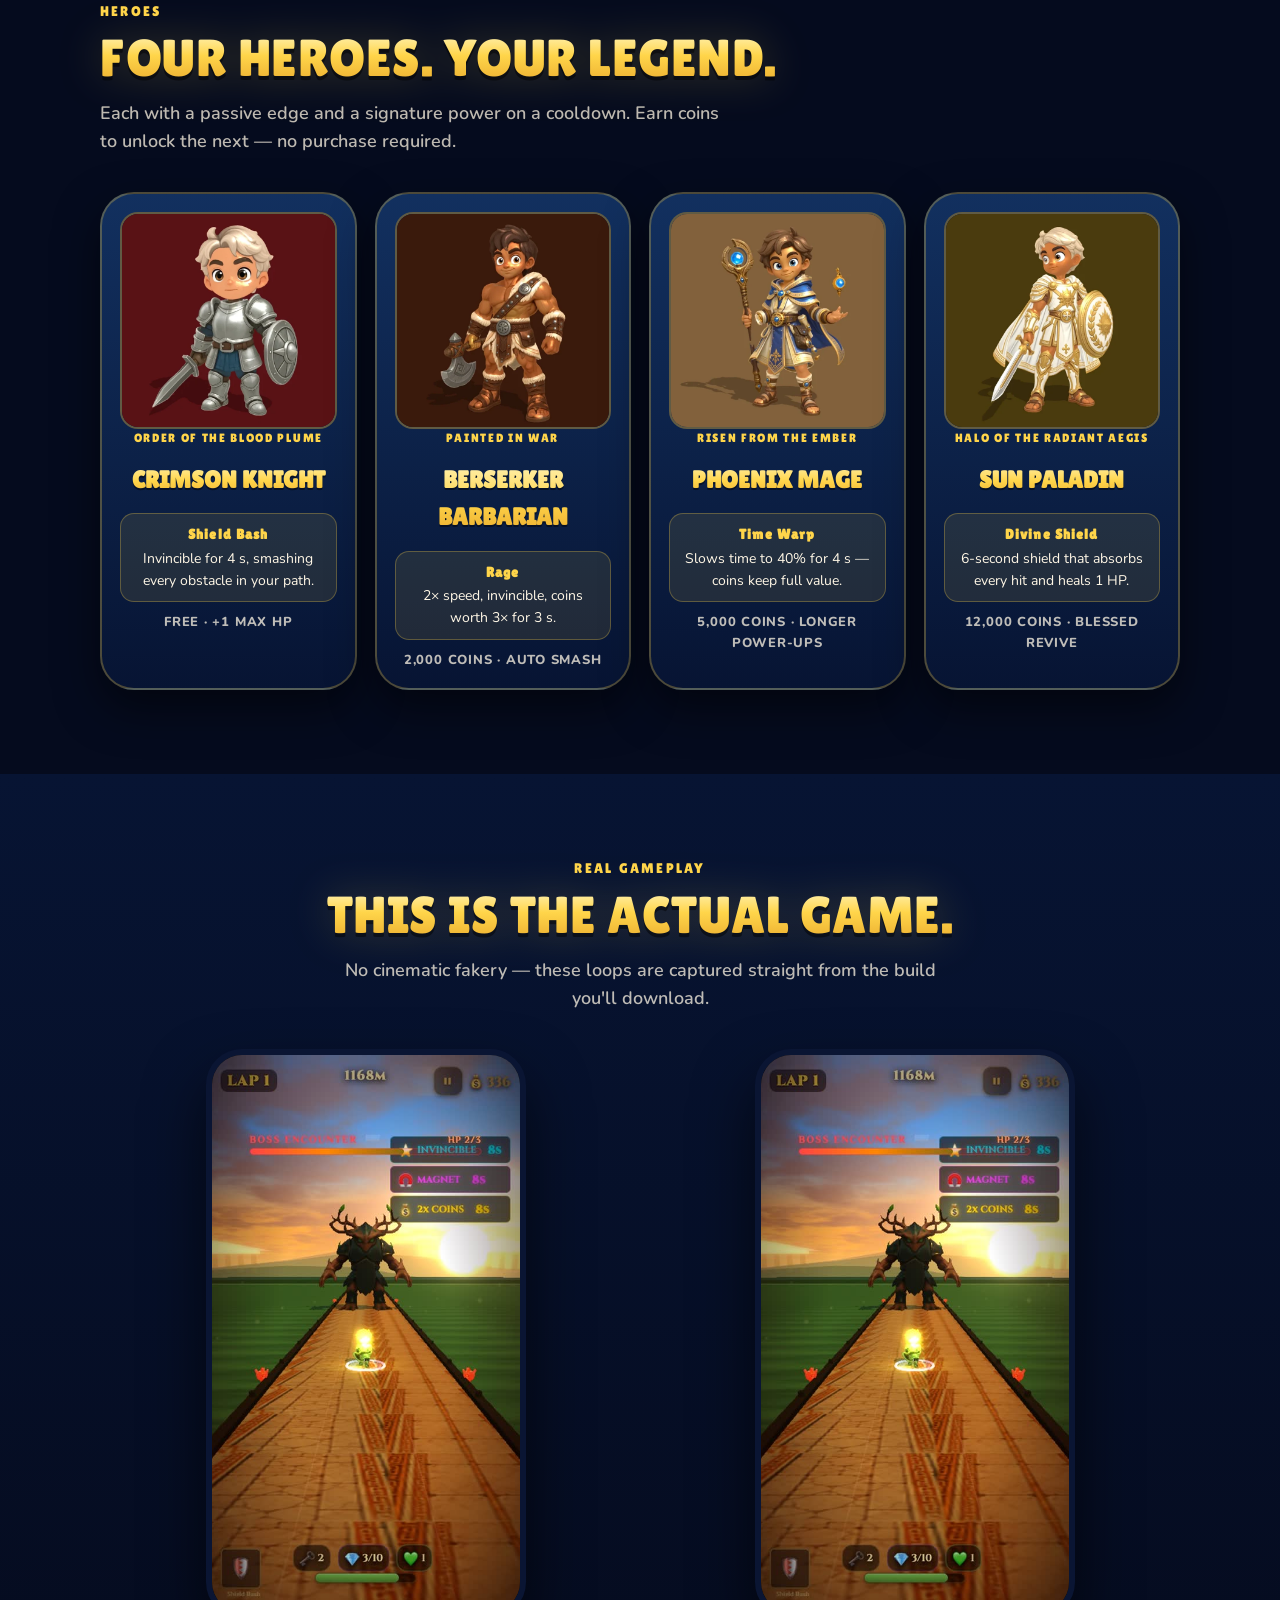
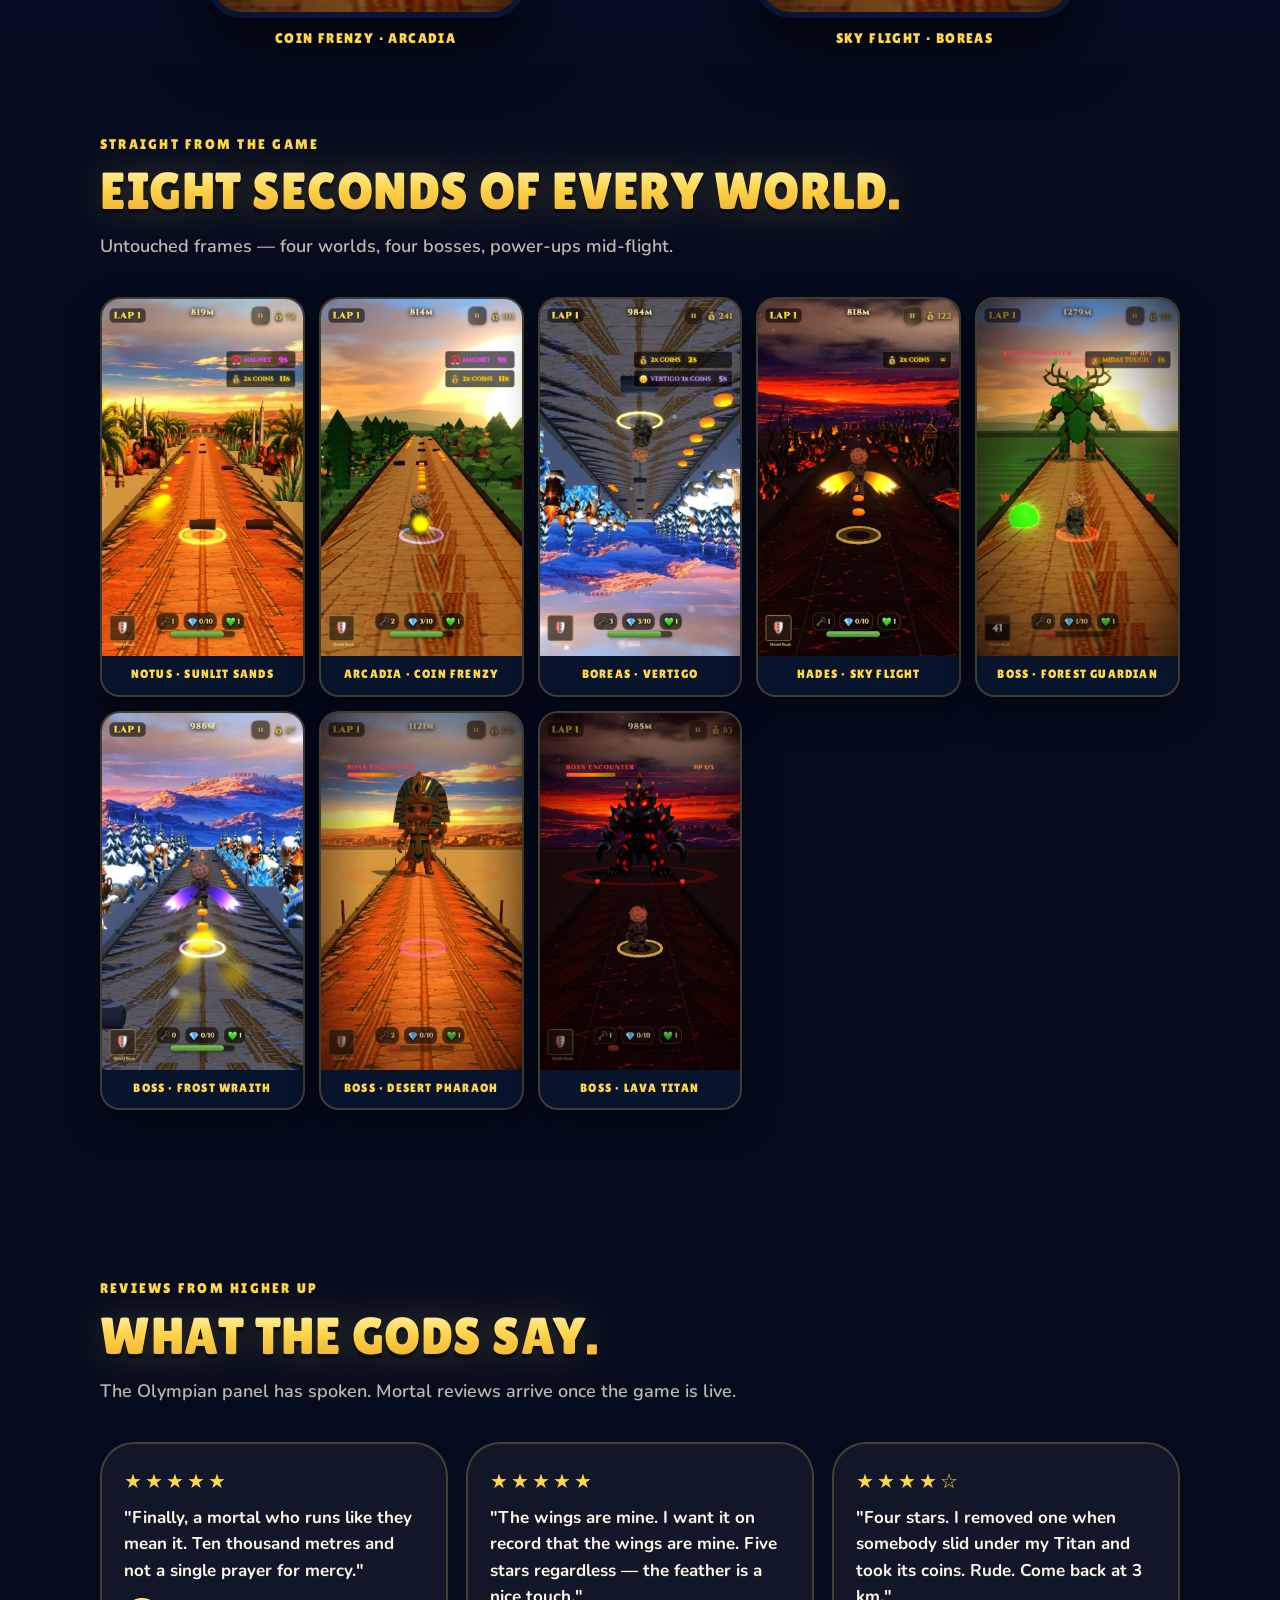
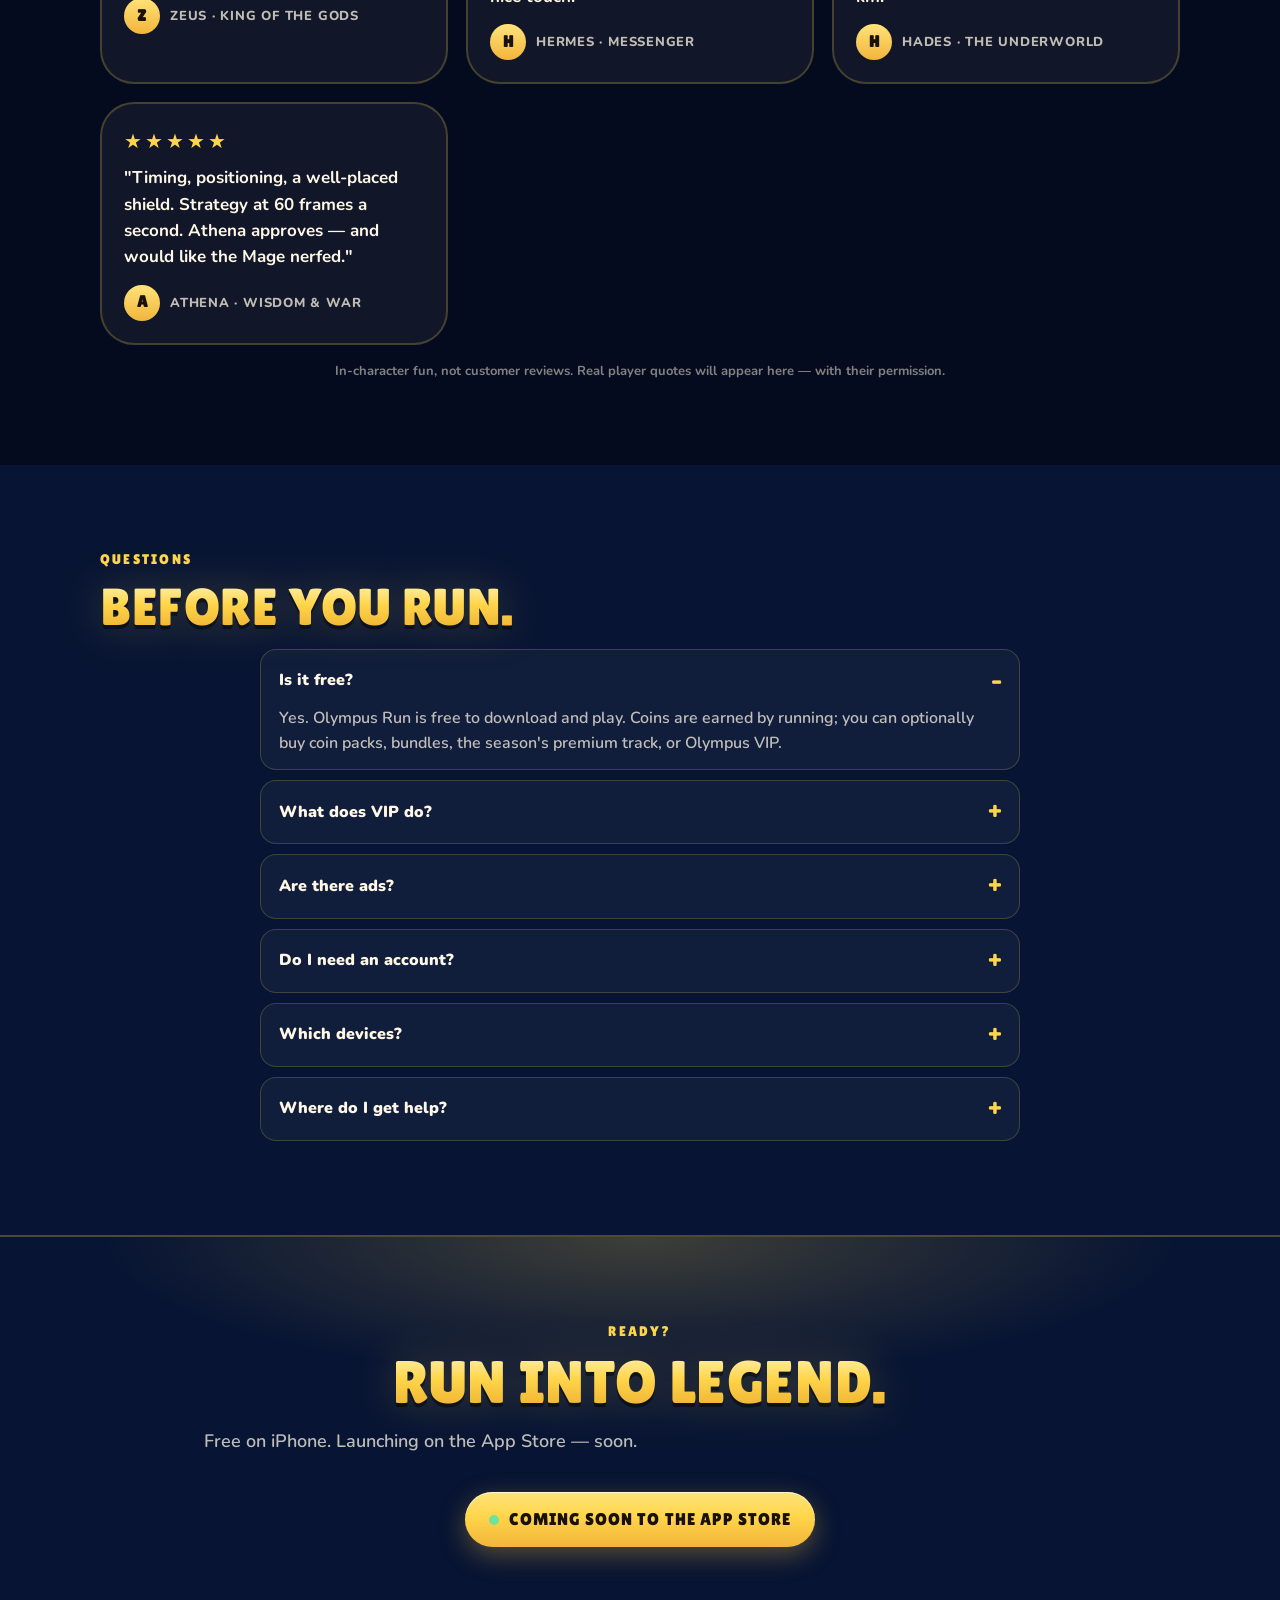
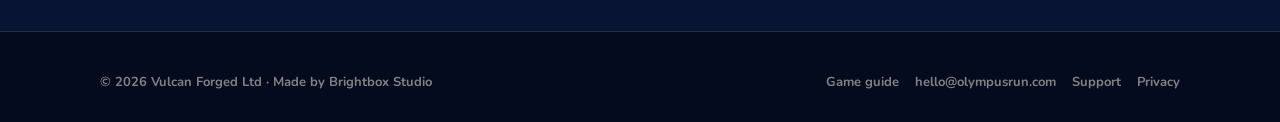
==== commit 3d895de4: "site: contact link now that hello@olympusrun.com forwards" ====
--- a/index.html
+++ b/index.html
@@ -22,12 +22,13 @@
 
 <nav class="nav">
   <div class="wrap">
-    <a class="brand" href="index.html"><img src="assets/icon.webp" alt="">Olympus Run</a>
+    <a class="brand" href="/"><img src="assets/icon.webp" alt="">Olympus Run</a>
     <div class="links">
       <a href="#worlds">Worlds</a>
       <a href="#heroes">Heroes</a>
       <a href="#gallery">Screenshots</a>
-      <a href="guide.html">Game guide</a>
+      <a href="/guide">Game guide</a>
+      <a href="mailto:hello@olympusrun.com">Contact</a>
       <a href="https://jamie323.github.io/brightbox-studio/support.html">Support</a>
       <a class="btn btn-gold" href="#get">Get the game</a>
     </div>
@@ -42,7 +43,7 @@
       <p>An endless runner through four mythic worlds. Dodge, jump, strike, fly — and see how you rank against everyone who ran today.</p>
       <div class="cta">
         <a class="btn btn-gold coming" id="get" href="#get"><span class="pulse"></span>Coming soon to the App Store</a>
-        <a class="btn btn-ghost" href="guide.html">Game guide</a>
+        <a class="btn btn-ghost" href="/guide">Game guide</a>
       </div>
       <div class="chips">
         <span class="chip">Free to play</span><span class="chip">4 worlds</span><span class="chip">4 heroes</span><span class="chip">Boss fights</span><span class="chip">No account needed</span>
@@ -71,12 +72,12 @@
     <h2 class="display">Every run has a moment.</h2>
     <p class="lead">Not just lanes and coins. Titans that block the whole path, feathers that turn you into a flyer, and a mode that flips your phone upside down.</p>
     <div class="banners">
-      <a class="banner" href="guide.html#worlds"><div class="pic"><img src="assets/shot-boss.webp" alt="Boss fight against the Lava Titan"><span class="tag lava">Boss fights</span></div><div class="body"><h3>Smash through or fall</h3><p>Four bosses, one per world. Slide under the claws, strike the gates, survive.</p></div></a>
-      <a class="banner" href="guide.html#powerups"><div class="pic"><img src="assets/shot-flight.webp" alt="Sky Flight with feather wings"><span class="tag sky">Sky flight</span></div><div class="body"><h3>Grab the feather</h3><p>Wings out, obstacles gone, coins everywhere. Don't miss it.</p></div></a>
-      <a class="banner" href="guide.html#powerups"><div class="pic"><img src="assets/shot-vertigo.webp" alt="Vertigo mode flips the screen"><span class="tag violet">Vertigo mode</span></div><div class="body"><h3>The world flips</h3><p>Upside down, 3× coins. Try not to die laughing.</p></div></a>
-      <a class="banner" href="guide.html#powerups"><div class="pic"><img src="assets/shot-frenzy.webp" alt="Coin Frenzy"><span class="tag">Coin frenzy</span></div><div class="body"><h3>Gold rains down</h3><p>Invincible, magnetic, doubled. The most satisfying eight seconds in the game.</p></div></a>
-      <a class="banner" href="guide.html#modes"><div class="pic"><img src="assets/shot-campaign.webp" alt="Campaign trials"><span class="tag leaf">Campaign</span></div><div class="body"><h3>Eight trials</h3><p>Objective runs across the worlds. Earn stars, unlock the next.</p></div></a>
-      <a class="banner" href="guide.html#progression"><div class="pic"><img src="assets/shot-season.webp" alt="Olympus Trials season pass"><span class="tag violet">Seasons</span></div><div class="body"><h3>50 tiers of loot</h3><p>Run, level up, get rewarded. A new season every 30 days.</p></div></a>
+      <a class="banner" href="/guide#worlds"><div class="pic"><img src="assets/shot-boss.webp" alt="Boss fight against the Lava Titan"><span class="tag lava">Boss fights</span></div><div class="body"><h3>Smash through or fall</h3><p>Four bosses, one per world. Slide under the claws, strike the gates, survive.</p></div></a>
+      <a class="banner" href="/guide#powerups"><div class="pic"><img src="assets/shot-flight.webp" alt="Sky Flight with feather wings"><span class="tag sky">Sky flight</span></div><div class="body"><h3>Grab the feather</h3><p>Wings out, obstacles gone, coins everywhere. Don't miss it.</p></div></a>
+      <a class="banner" href="/guide#powerups"><div class="pic"><img src="assets/shot-vertigo.webp" alt="Vertigo mode flips the screen"><span class="tag violet">Vertigo mode</span></div><div class="body"><h3>The world flips</h3><p>Upside down, 3× coins. Try not to die laughing.</p></div></a>
+      <a class="banner" href="/guide#powerups"><div class="pic"><img src="assets/shot-frenzy.webp" alt="Coin Frenzy"><span class="tag">Coin frenzy</span></div><div class="body"><h3>Gold rains down</h3><p>Invincible, magnetic, doubled. The most satisfying eight seconds in the game.</p></div></a>
+      <a class="banner" href="/guide#modes"><div class="pic"><img src="assets/shot-campaign.webp" alt="Campaign trials"><span class="tag leaf">Campaign</span></div><div class="body"><h3>Eight trials</h3><p>Objective runs across the worlds. Earn stars, unlock the next.</p></div></a>
+      <a class="banner" href="/guide#progression"><div class="pic"><img src="assets/shot-season.webp" alt="Olympus Trials season pass"><span class="tag violet">Seasons</span></div><div class="body"><h3>50 tiers of loot</h3><p>Run, level up, get rewarded. A new season every 30 days.</p></div></a>
     </div>
   </div>
 </section>
@@ -164,7 +165,7 @@
       <details><summary>Are there ads?</summary><p>Optional bonus videos — a revive, double coins after a run, the daily chest — that you choose to watch. VIP removes ads entirely.</p></details>
       <details><summary>Do I need an account?</summary><p>No. Sign in to Game Center if you want leaderboards and friend challenges; otherwise just play.</p></details>
       <details><summary>Which devices?</summary><p>iPhone and iPad, iOS 17 or later. Age rating 9+.</p></details>
-      <details><summary>Where do I get help?</summary><p><a href="https://jamie323.github.io/brightbox-studio/support.html">Support</a> · <a href="https://jamie323.github.io/brightbox-studio/olympus-run-privacy.html">Privacy policy</a></p></details>
+      <details><summary>Where do I get help?</summary><p>Email <a href="mailto:hello@olympusrun.com">hello@olympusrun.com</a> · <a href="https://jamie323.github.io/brightbox-studio/support.html">Support</a> · <a href="https://jamie323.github.io/brightbox-studio/olympus-run-privacy.html">Privacy policy</a></p></details>
     </div>
   </div>
 </section>
@@ -181,7 +182,7 @@
 <footer>
   <div class="wrap">
     <div>© 2026 Vulcan Forged Ltd · Made by <a href="https://jamie323.github.io/brightbox-studio/" style="margin:0">Brightbox Studio</a></div>
-    <div><a href="guide.html">Game guide</a><a href="https://jamie323.github.io/brightbox-studio/support.html">Support</a><a href="https://jamie323.github.io/brightbox-studio/olympus-run-privacy.html">Privacy</a></div>
+    <div><a href="/guide">Game guide</a><a href="mailto:hello@olympusrun.com">hello@olympusrun.com</a><a href="https://jamie323.github.io/brightbox-studio/support.html">Support</a><a href="https://jamie323.github.io/brightbox-studio/olympus-run-privacy.html">Privacy</a></div>
   </div>
 </footer>
 
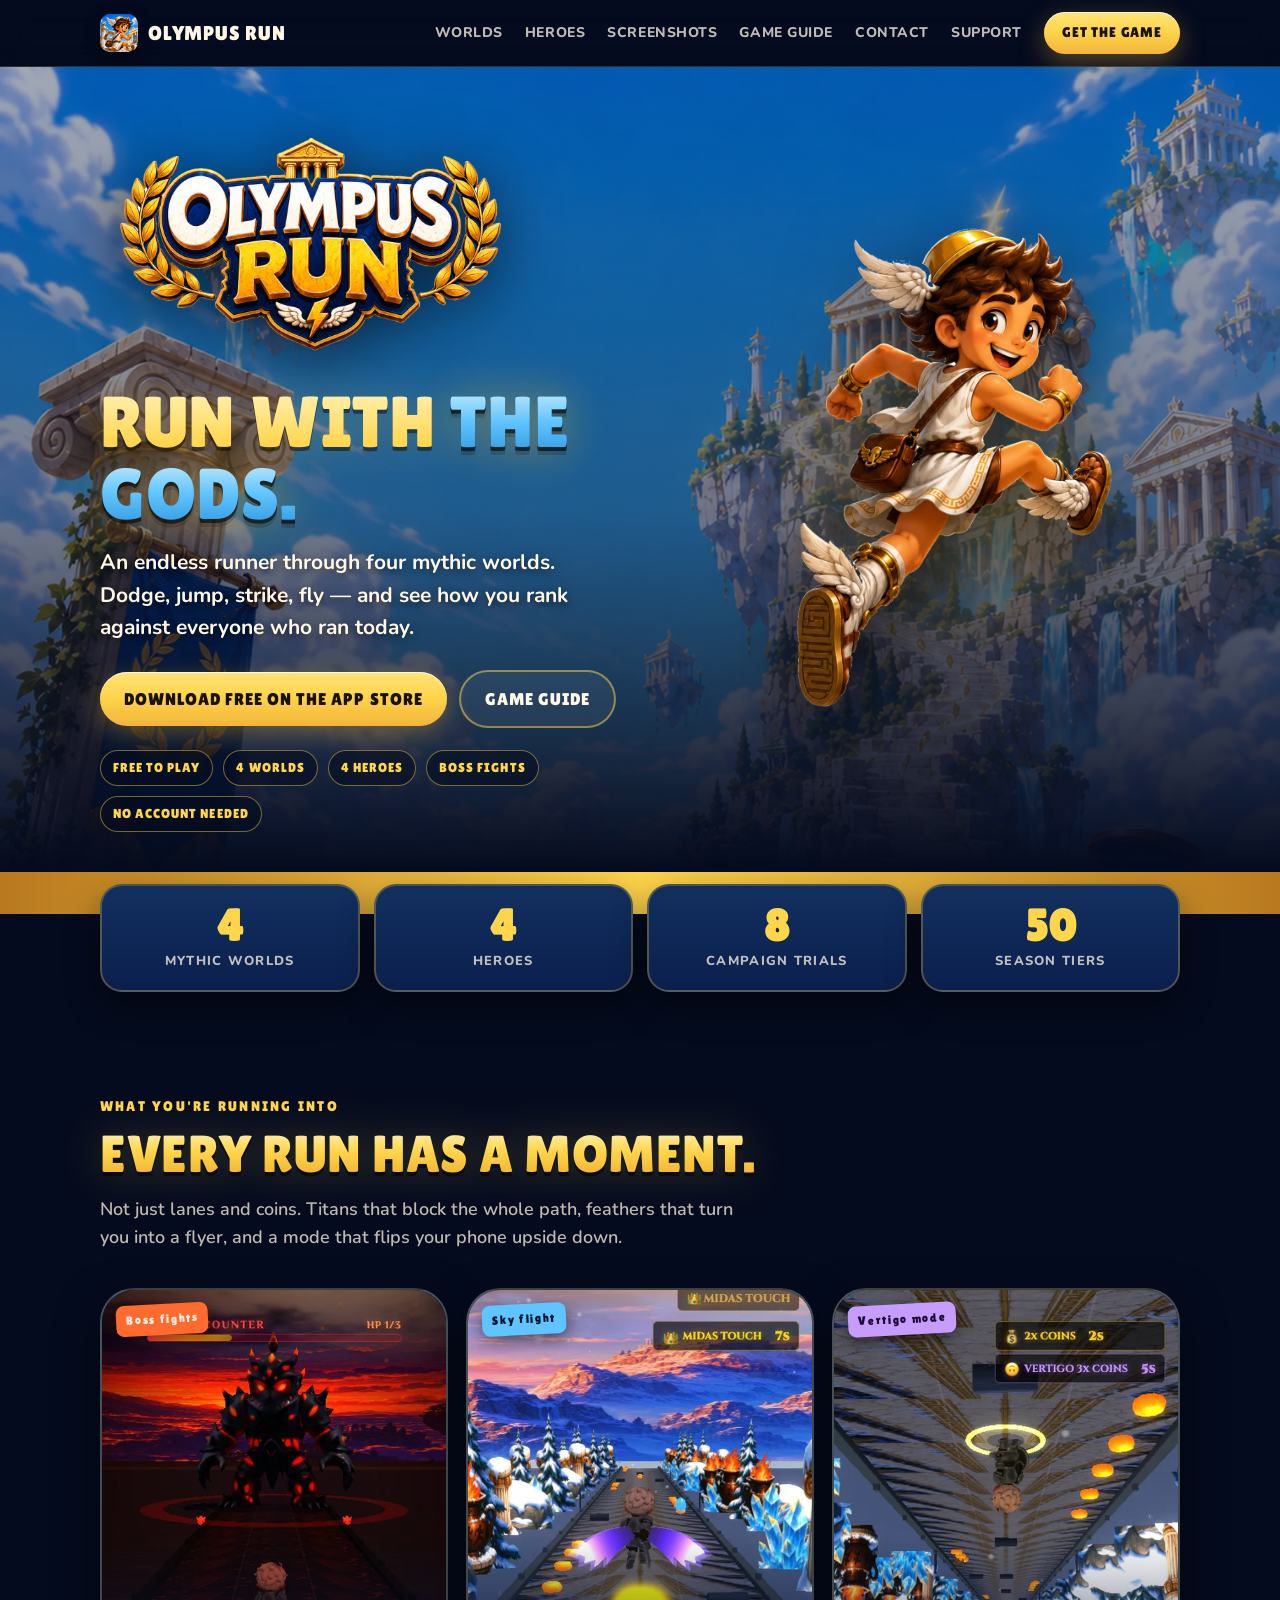
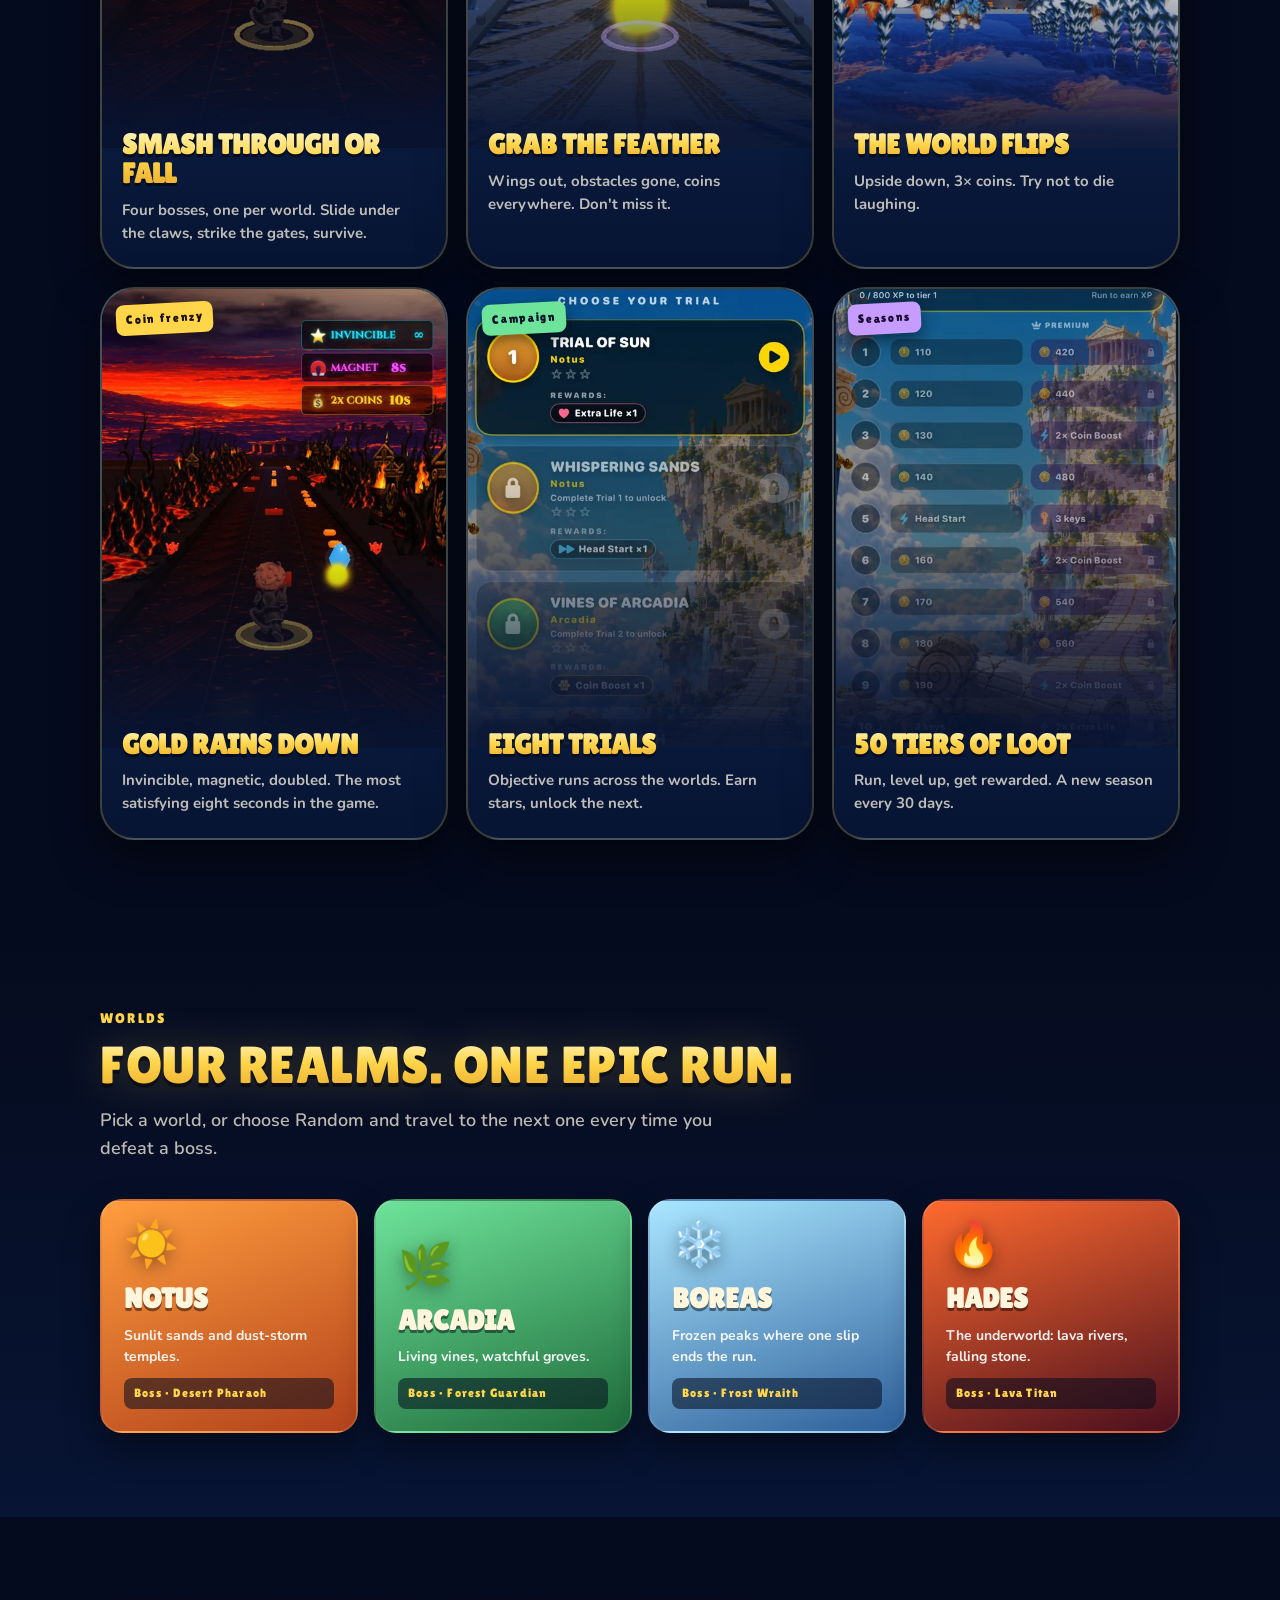
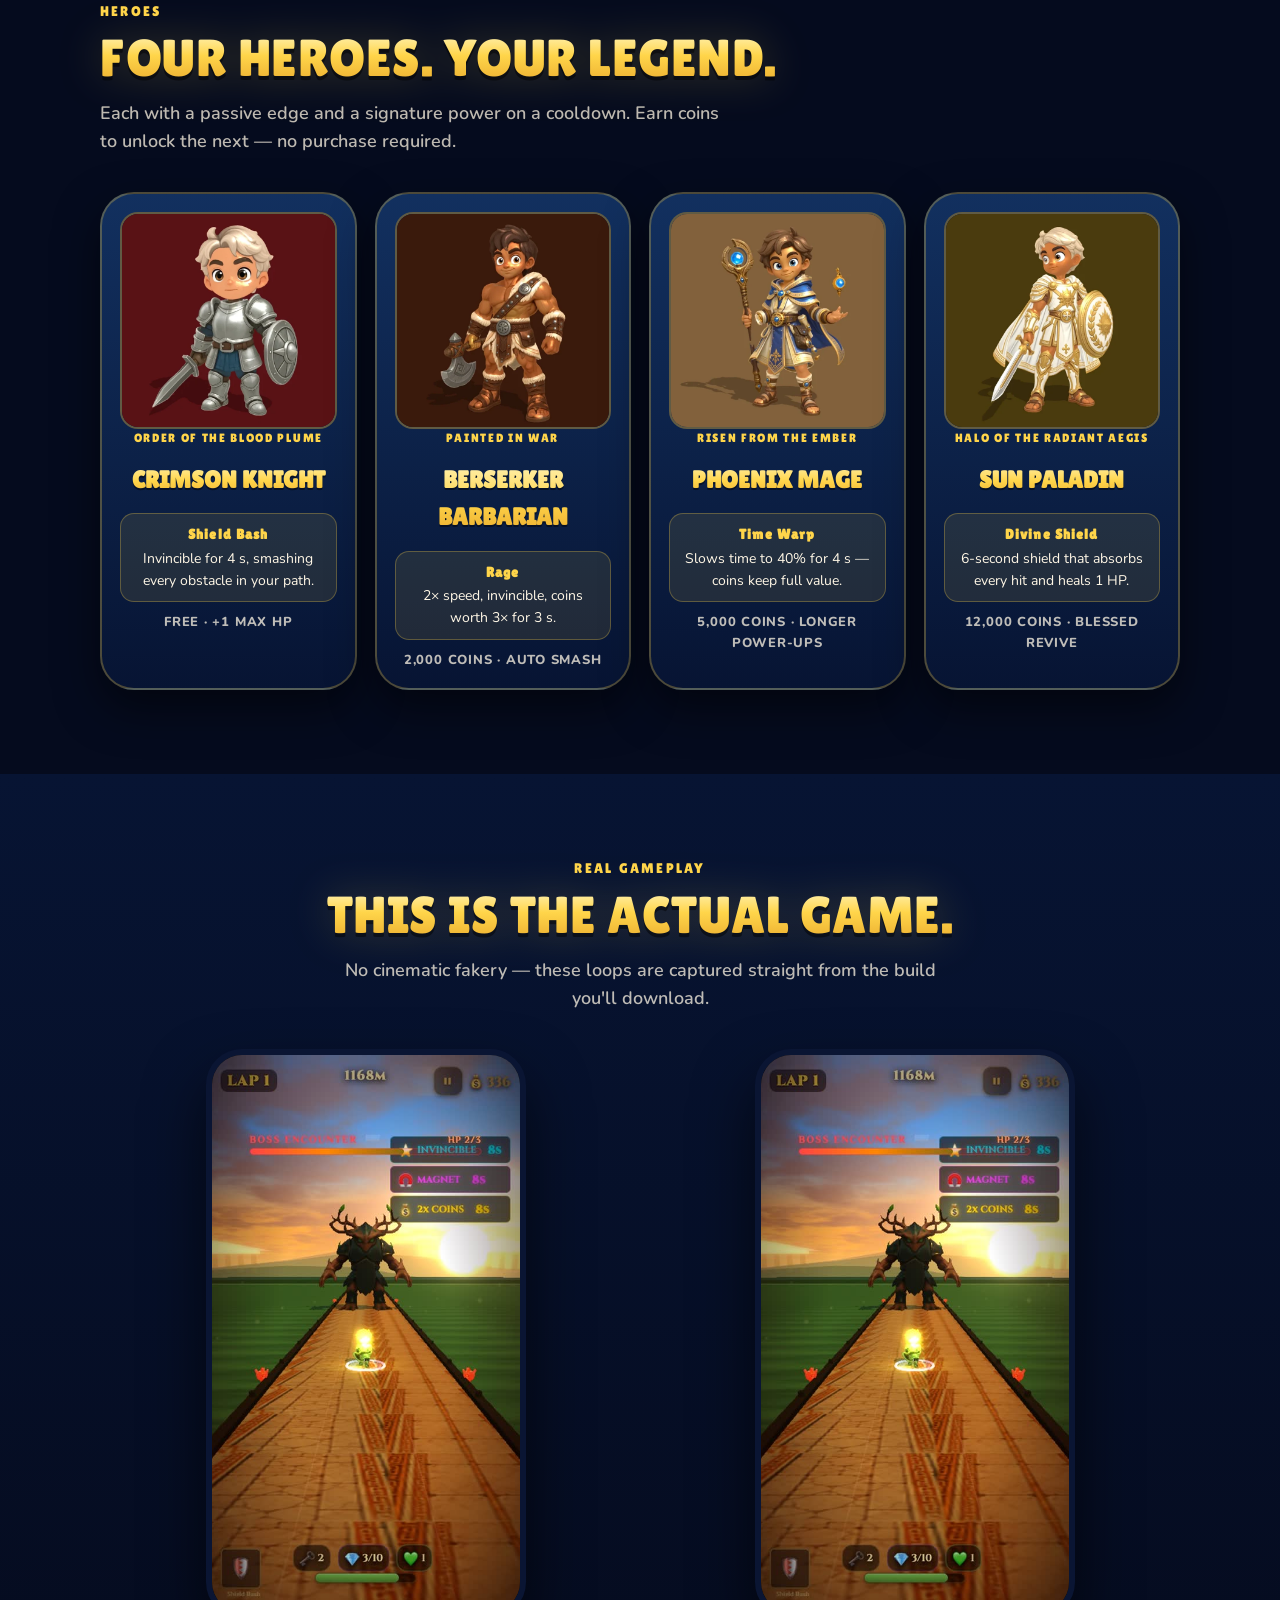
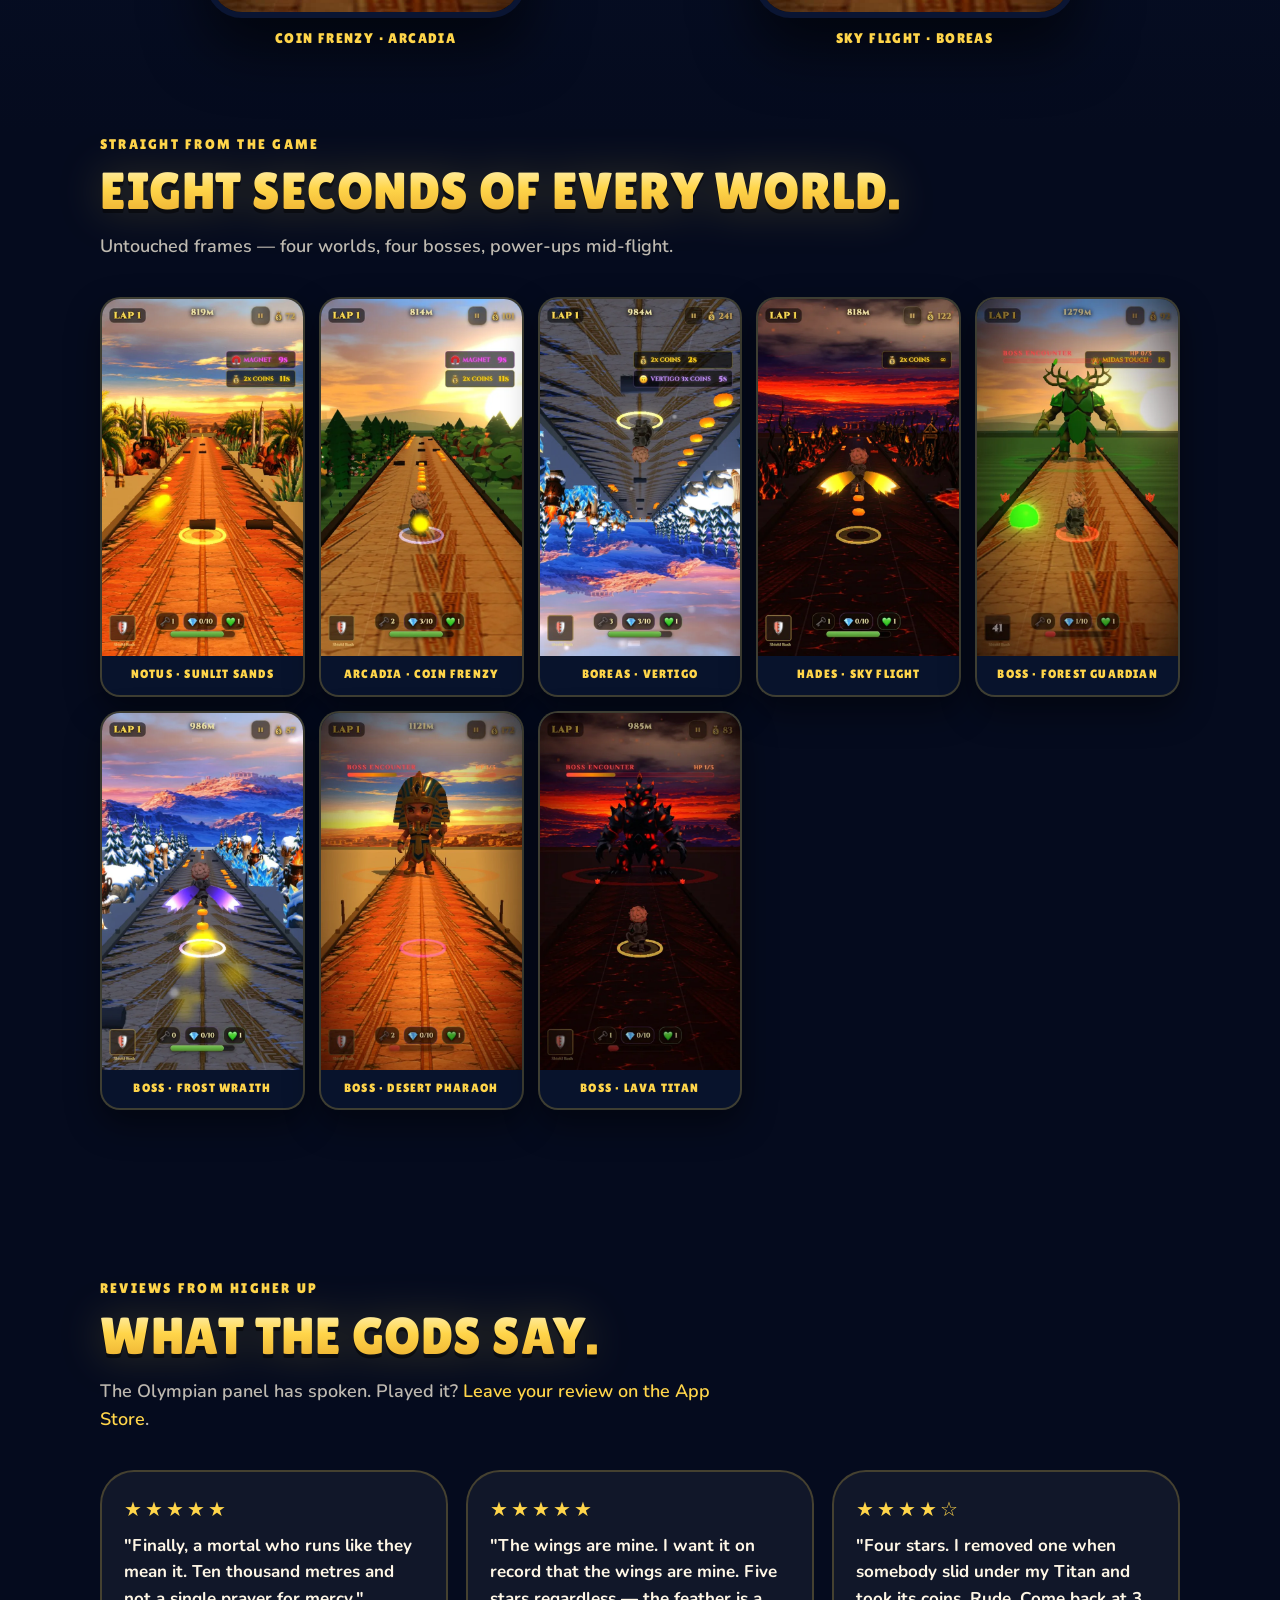
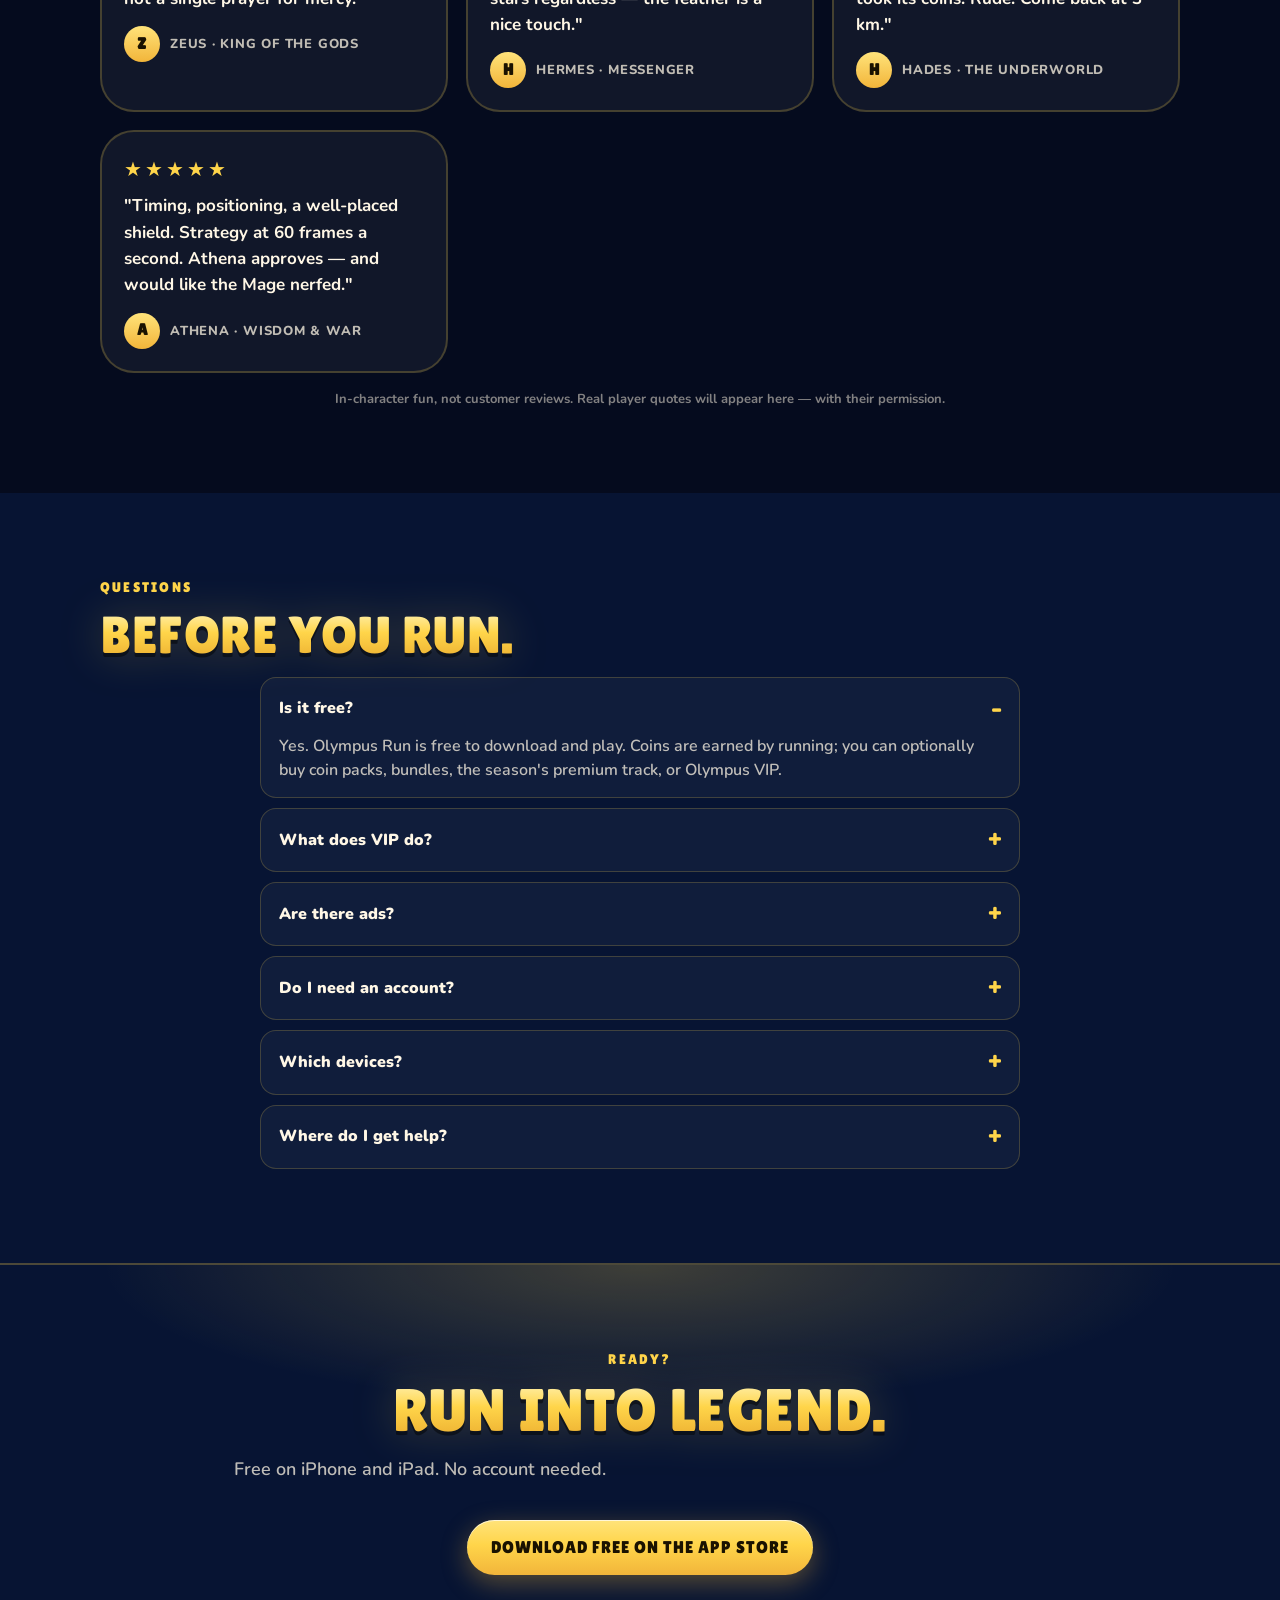
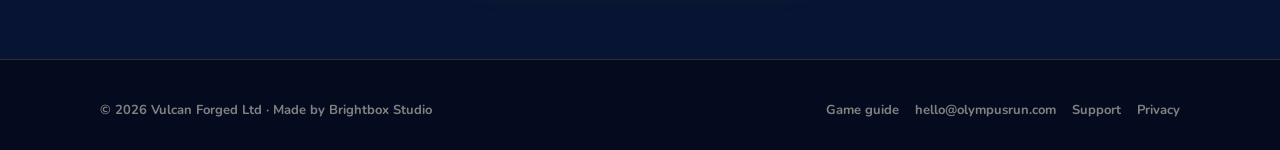
==== commit 82f9f86c: "site: live on the App Store — CTAs link to the listing, Smart App Banner, readable nav button, hones" ====
--- a/index.html
+++ b/index.html
@@ -15,6 +15,7 @@
 <link rel="preconnect" href="https://fonts.googleapis.com">
 <link rel="preconnect" href="https://fonts.gstatic.com" crossorigin>
 <link href="https://fonts.googleapis.com/css2?family=Lilita+One&family=Nunito:wght@600;700;800;900&display=swap" rel="stylesheet">
+<meta name="apple-itunes-app" content="app-id=6767585500">
 <link rel="canonical" href="https://olympusrun.com/">
 <link rel="stylesheet" href="style.css">
 </head>
@@ -30,7 +31,7 @@
       <a href="/guide">Game guide</a>
       <a href="mailto:hello@olympusrun.com">Contact</a>
       <a href="https://jamie323.github.io/brightbox-studio/support.html">Support</a>
-      <a class="btn btn-gold" href="#get">Get the game</a>
+      <a class="btn btn-gold" href="https://apps.apple.com/app/id6767585500">Get the game</a>
     </div>
   </div>
 </nav>
@@ -42,7 +43,7 @@
       <h1 class="display">Run with <span>the gods.</span></h1>
       <p>An endless runner through four mythic worlds. Dodge, jump, strike, fly — and see how you rank against everyone who ran today.</p>
       <div class="cta">
-        <a class="btn btn-gold coming" id="get" href="#get"><span class="pulse"></span>Coming soon to the App Store</a>
+        <a class="btn btn-gold" id="get" href="https://apps.apple.com/app/id6767585500">Download free on the App Store</a>
         <a class="btn btn-ghost" href="/guide">Game guide</a>
       </div>
       <div class="chips">
@@ -144,7 +145,7 @@
   <div class="wrap">
     <div class="kicker">Reviews from higher up</div>
     <h2 class="display">What the gods say.</h2>
-    <p class="lead">The Olympian panel has spoken. Mortal reviews arrive once the game is live.</p>
+    <p class="lead">The Olympian panel has spoken. Played it? <a href="https://apps.apple.com/app/id6767585500?action=write-review">Leave your review on the App Store</a>.</p>
     <div class="gods">
       <div class="god"><div class="stars">★★★★★</div><p>"Finally, a mortal who runs like they mean it. Ten thousand metres and not a single prayer for mercy."</p><div class="who"><i>Z</i>Zeus · King of the Gods</div></div>
       <div class="god"><div class="stars">★★★★★</div><p>"The wings are mine. I want it on record that the wings are mine. Five stars regardless — the feather is a nice touch."</p><div class="who"><i>H</i>Hermes · Messenger</div></div>
@@ -162,7 +163,7 @@
     <div class="faq">
       <details open><summary>Is it free?</summary><p>Yes. Olympus Run is free to download and play. Coins are earned by running; you can optionally buy coin packs, bundles, the season's premium track, or Olympus VIP.</p></details>
       <details><summary>What does VIP do?</summary><p>No ads, 50% off every coin price in the shop, double run coins, 150 daily coins, an extra revive every run and double Olympus Trials XP. Monthly, yearly, or a one-time Lifetime purchase.</p></details>
-      <details><summary>Are there ads?</summary><p>Optional bonus videos — a revive, double coins after a run, the daily chest — that you choose to watch. VIP removes ads entirely.</p></details>
+      <details><summary>Are there ads?</summary><p>Optional bonus videos you choose to watch: a revive, double coins after a run, the daily chest. From your third run, a short ad can also play between some runs, never during one. VIP removes all ads.</p></details>
       <details><summary>Do I need an account?</summary><p>No. Sign in to Game Center if you want leaderboards and friend challenges; otherwise just play.</p></details>
       <details><summary>Which devices?</summary><p>iPhone and iPad, iOS 17 or later. Age rating 9+.</p></details>
       <details><summary>Where do I get help?</summary><p>Email <a href="mailto:hello@olympusrun.com">hello@olympusrun.com</a> · <a href="https://jamie323.github.io/brightbox-studio/support.html">Support</a> · <a href="https://jamie323.github.io/brightbox-studio/olympus-run-privacy.html">Privacy policy</a></p></details>
@@ -174,8 +175,8 @@
   <div class="wrap">
     <div class="kicker">Ready?</div>
     <h2 class="display">Run into legend.</h2>
-    <p class="lead">Free on iPhone. Launching on the App Store — soon.</p>
-    <a class="btn btn-gold coming" href="#get"><span class="pulse"></span>Coming soon to the App Store</a>
+    <p class="lead">Free on iPhone and iPad. No account needed.</p>
+    <a class="btn btn-gold" href="https://apps.apple.com/app/id6767585500">Download free on the App Store</a>
   </div>
 </section>
 
--- a/style.css
+++ b/style.css
@@ -23,8 +23,8 @@
 .brand { display: flex; align-items: center; gap: 10px; color: var(--text); font-family: var(--display); font-size: 20px; text-transform: uppercase; letter-spacing: 0.04em; }
 .brand img { width: 38px; height: 38px; border-radius: 10px; box-shadow: 0 4px 14px rgba(0,0,0,0.5); }
 .links { display: flex; gap: 22px; align-items: center; }
-.links a { color: var(--muted); font-weight: 800; font-size: 14px; letter-spacing: 0.04em; text-transform: uppercase; }
-.links a:hover, .links a.on { color: var(--gold); }
+.links a:not(.btn) { color: var(--muted); font-weight: 800; font-size: 14px; letter-spacing: 0.04em; text-transform: uppercase; }
+.links a:not(.btn):hover, .links a.on { color: var(--gold); }
 .btn { display: inline-flex; align-items: center; gap: 9px; padding: 14px 24px; border-radius: 999px; font-family: var(--display); font-size: 17px; letter-spacing: 0.06em; text-transform: uppercase; transition: transform .15s, box-shadow .15s, filter .15s; white-space: nowrap; }
 .btn-gold { background: linear-gradient(180deg, #ffe37a 0%, var(--gold) 45%, var(--gold-2) 100%); color: #1a1200; box-shadow: 0 8px 26px rgba(242,181,58,0.35), inset 0 1px 0 rgba(255,255,255,0.7); }
 .btn-gold:hover { transform: translateY(-2px); filter: brightness(1.05); }
@@ -51,9 +51,6 @@
 .hero-art img { width: min(380px, 80vw); filter: drop-shadow(0 30px 40px rgba(0,0,0,0.65)); animation: bob 4.5s ease-in-out infinite; }
 @keyframes bob { 0%, 100% { transform: translateY(0) rotate(-1deg); } 50% { transform: translateY(-14px) rotate(1deg); } }
 .hero-art .ring { position: absolute; width: 360px; height: 360px; border-radius: 50%; background: radial-gradient(circle, rgba(255,213,74,0.35) 0%, rgba(255,213,74,0) 70%); filter: blur(8px); }
-.coming { display: inline-flex; align-items: center; gap: 10px; }
-.coming .pulse { width: 10px; height: 10px; border-radius: 50%; background: var(--leaf); box-shadow: 0 0 0 0 rgba(110,227,154,0.7); animation: pulse 1.8s infinite; }
-@keyframes pulse { 0% { box-shadow: 0 0 0 0 rgba(110,227,154,0.7); } 70% { box-shadow: 0 0 0 12px rgba(110,227,154,0); } 100% { box-shadow: 0 0 0 0 rgba(110,227,154,0); } }
 
 /* ── Ticker ── */
 .ticker { background: linear-gradient(90deg, var(--gold-deep), var(--gold), var(--gold-deep)); color: #1a1200; overflow: hidden; white-space: nowrap; font-family: var(--display); font-size: 15px; letter-spacing: 0.12em; text-transform: uppercase; padding: 9px 0; }
@@ -165,7 +162,8 @@
 /* Footer */
 footer { padding: 40px 0 30px; border-top: 1px solid rgba(255,213,74,0.18); color: var(--dim); font-size: 13px; font-weight: 700; }
 footer .wrap { display: flex; justify-content: space-between; gap: 16px; flex-wrap: wrap; align-items: center; }
-footer a { color: var(--dim); margin-left: 16px; }
+footer a { color: var(--dim); white-space: nowrap; }
+footer .wrap > div:last-child { display: flex; flex-wrap: wrap; gap: 8px 16px; }
 footer a:hover { color: var(--gold); }
 
 @media (max-width: 860px) {
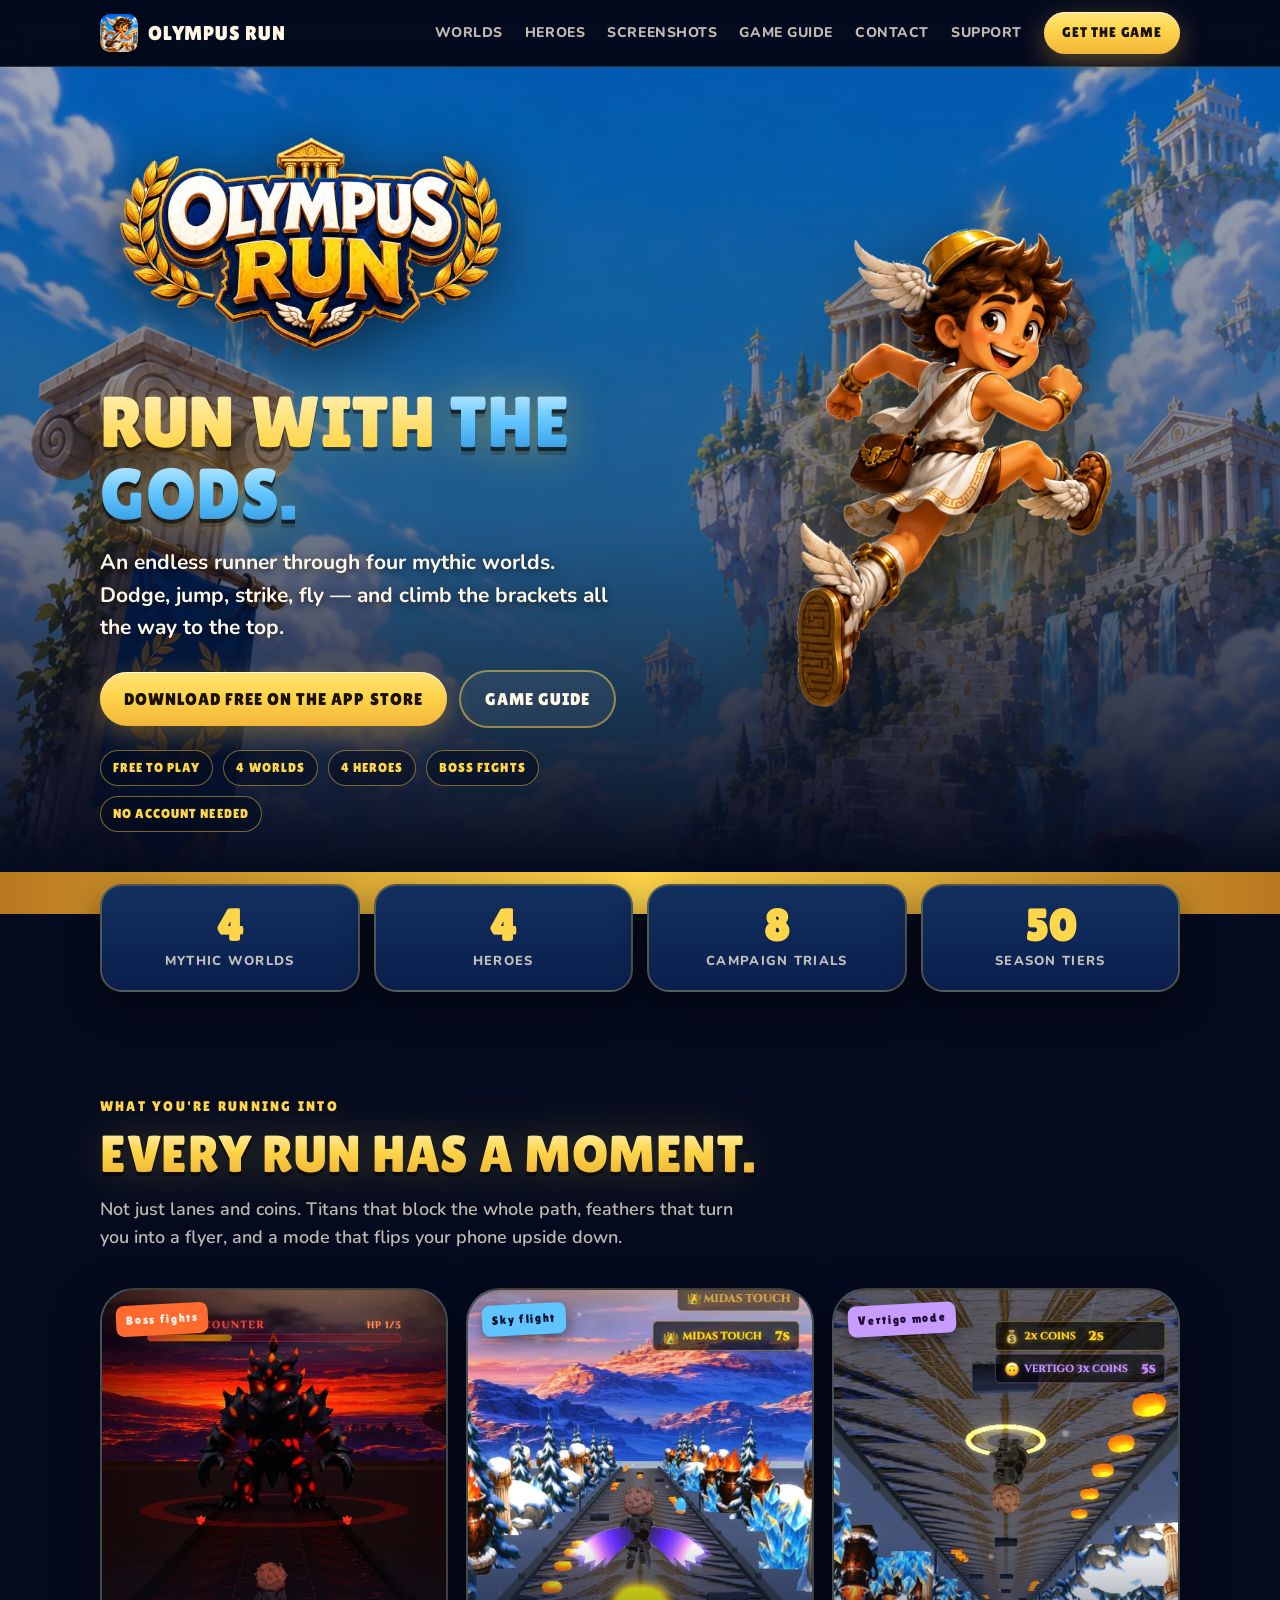
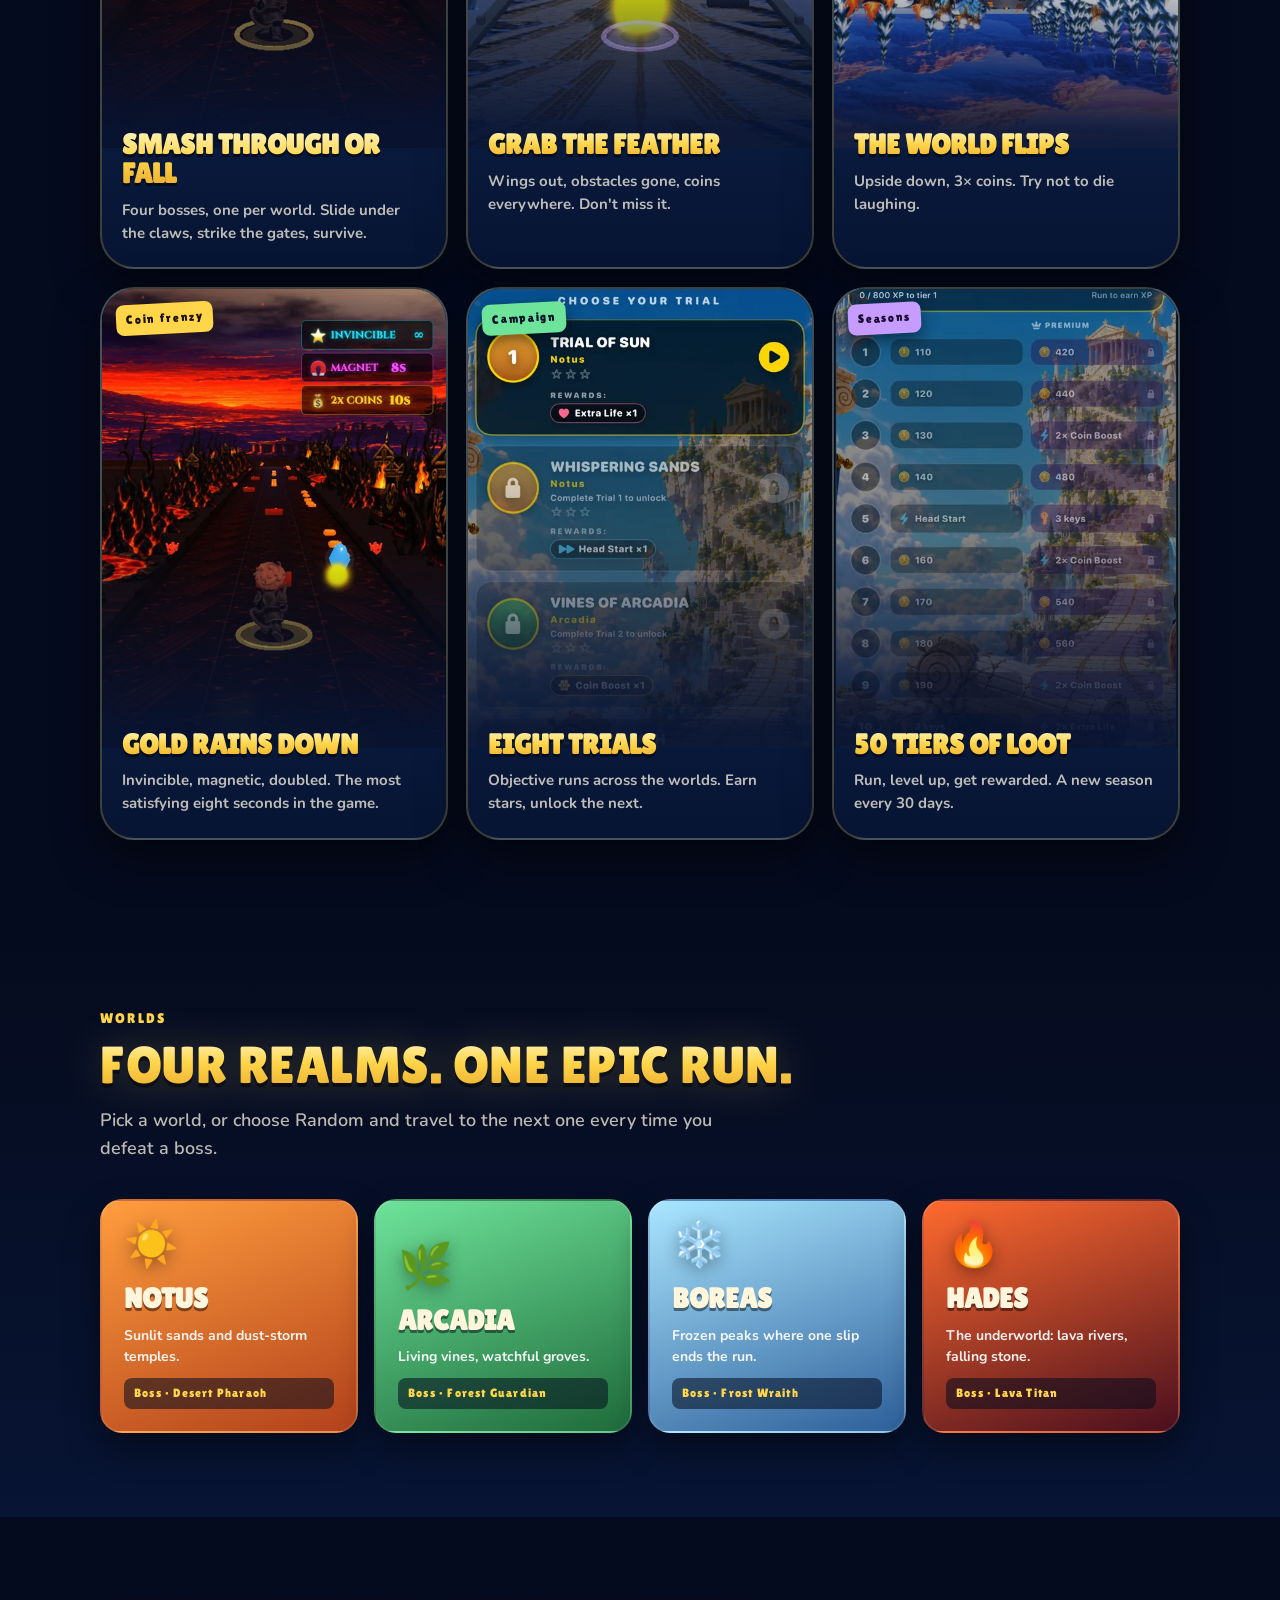
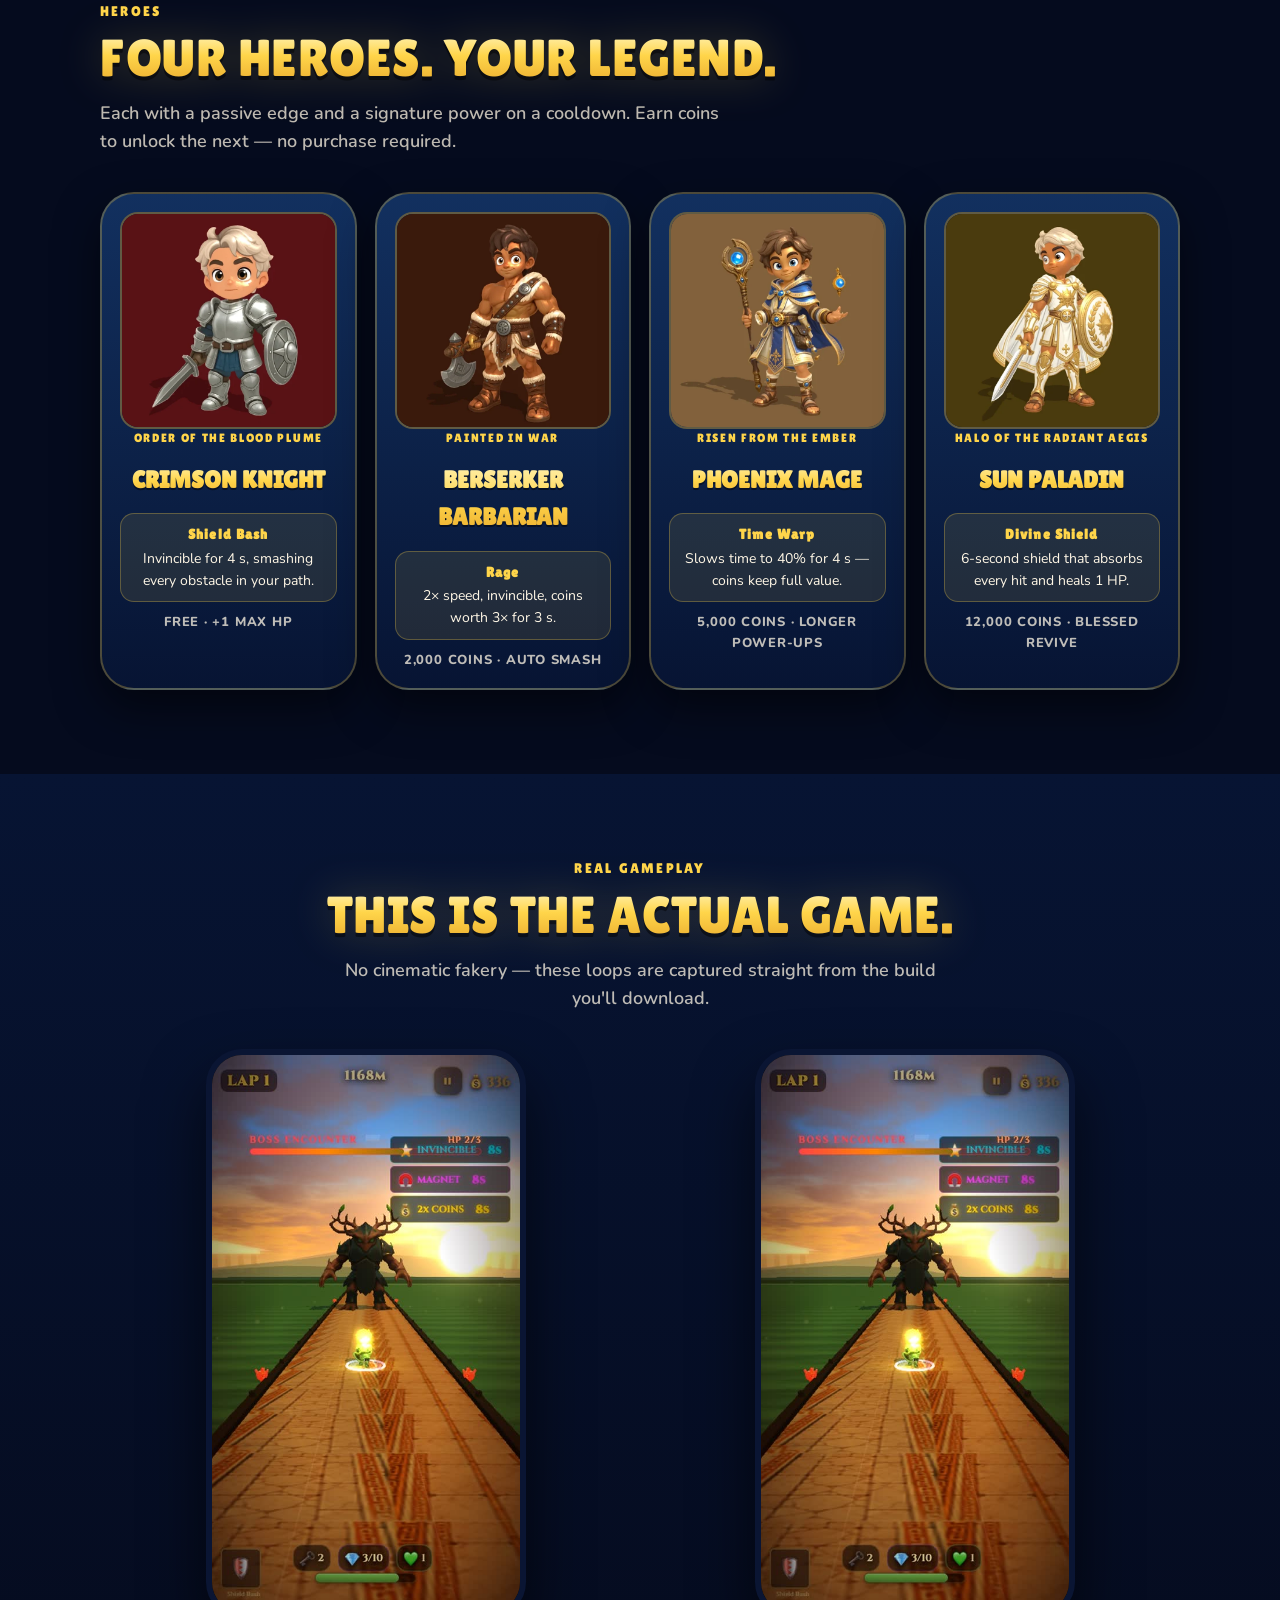
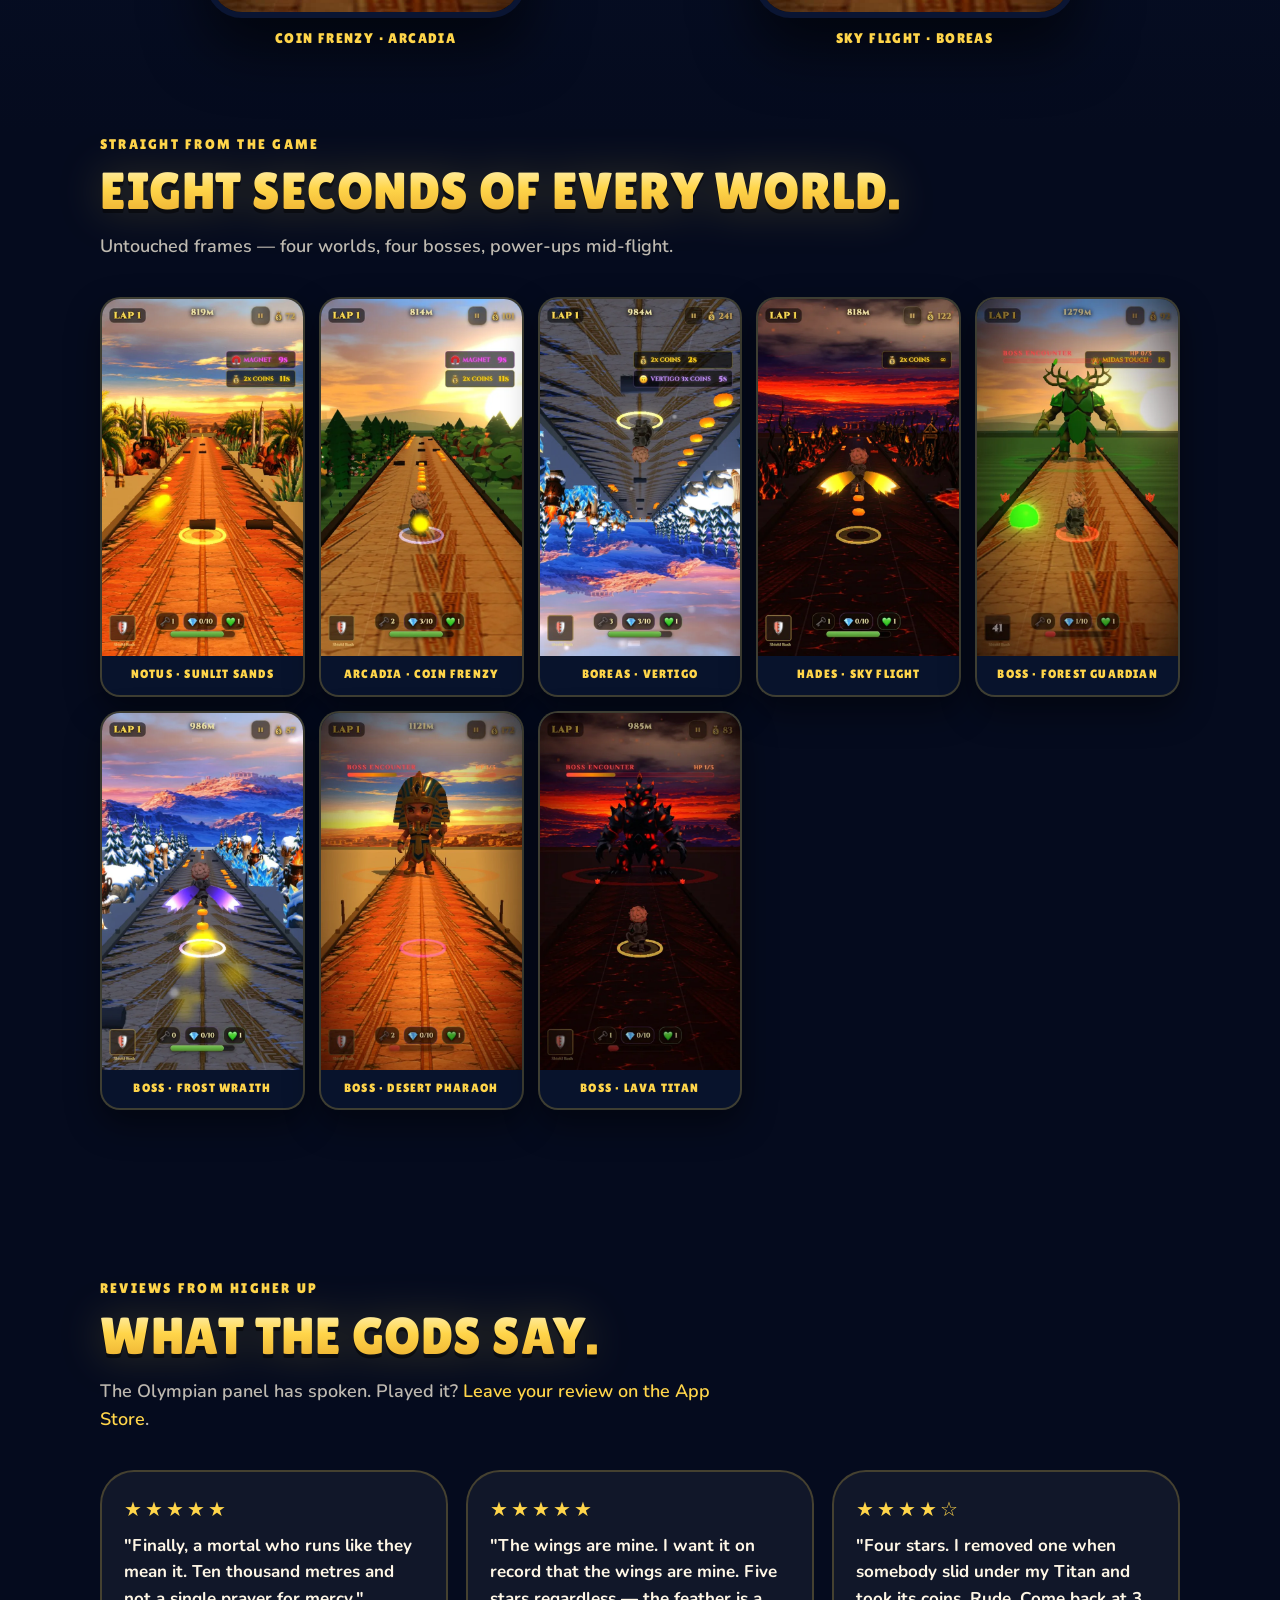
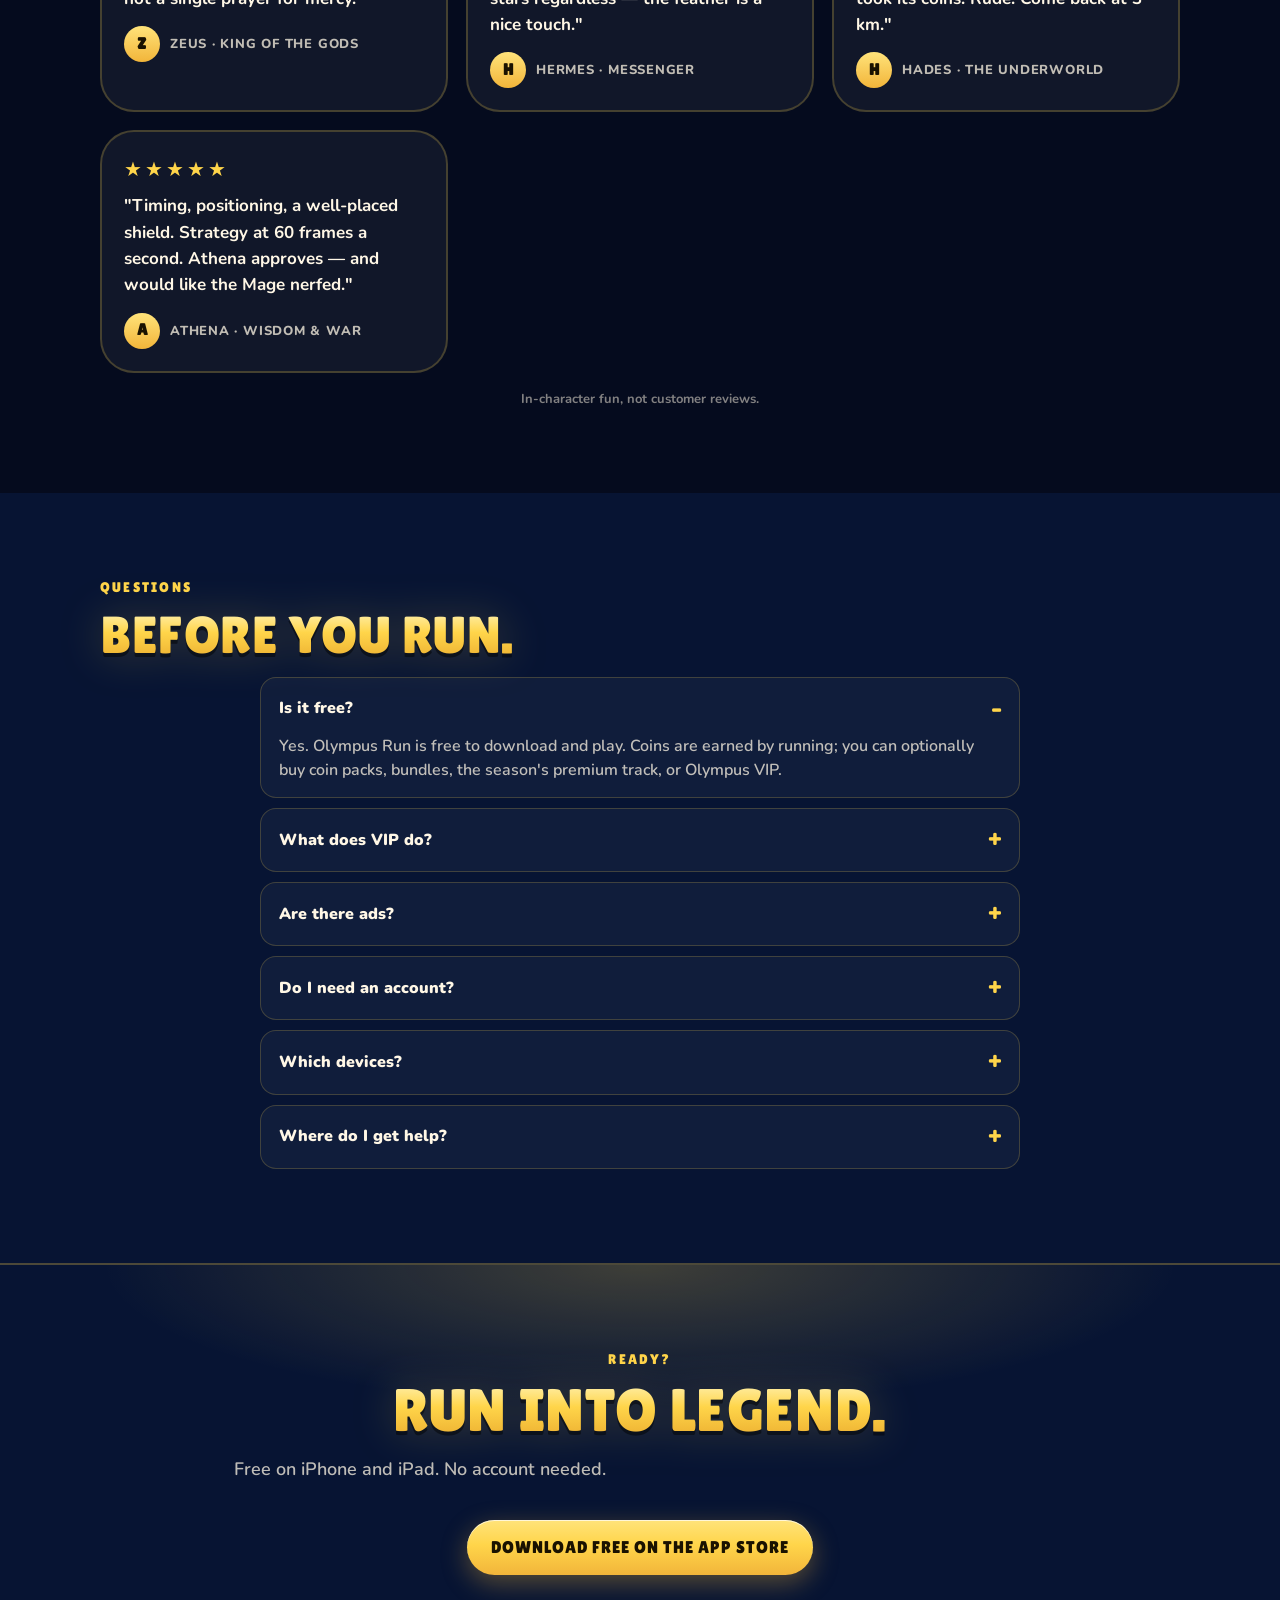
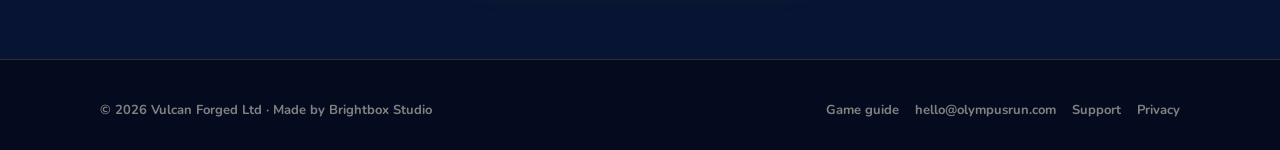
==== commit 26da2a51: "site: no player-count hints — brackets copy, drop 'real player quotes' + 'everyone who ran today' + " ====
--- a/index.html
+++ b/index.html
@@ -4,9 +4,9 @@
 <meta charset="utf-8">
 <meta name="viewport" content="width=device-width, initial-scale=1">
 <title>Olympus Run — Run with the Gods</title>
-<meta name="description" content="Olympus Run is a free endless runner for iPhone: four mythic worlds, four heroes, boss fights, sky flight, vertigo mode and a daily race against everyone who played today.">
+<meta name="description" content="Olympus Run is a free endless runner for iPhone: four mythic worlds, four heroes, boss fights, sky flight, vertigo mode and a Daily Run with one course and three tries.">
 <meta property="og:title" content="Olympus Run — Run with the Gods">
-<meta property="og:description" content="A free endless runner through four mythic worlds. Dodge, jump, strike, fly — and beat everyone who ran today.">
+<meta property="og:description" content="A free endless runner through four mythic worlds. Dodge, jump, strike, fly — and climb the brackets all the way to the top.">
 <meta property="og:image" content="https://olympusrun.com/assets/loop-poster.jpg">
 <meta property="og:url" content="https://olympusrun.com/">
 <meta name="twitter:card" content="summary_large_image">
@@ -31,7 +31,7 @@
       <a href="/guide">Game guide</a>
       <a href="mailto:hello@olympusrun.com">Contact</a>
       <a href="https://jamie323.github.io/brightbox-studio/support.html">Support</a>
-      <a class="btn btn-gold" href="https://apps.apple.com/app/id6767585500">Get the game</a>
+      <a class="btn btn-gold" href="https://apps.apple.com/app/apple-store/id6767585500?pt=123002929&amp;mt=8&amp;ct=website">Get the game</a>
     </div>
   </div>
 </nav>
@@ -41,9 +41,9 @@
     <div class="hero-copy">
       <img class="wordmark" src="assets/wordmark.webp" alt="Olympus Run">
       <h1 class="display">Run with <span>the gods.</span></h1>
-      <p>An endless runner through four mythic worlds. Dodge, jump, strike, fly — and see how you rank against everyone who ran today.</p>
+      <p>An endless runner through four mythic worlds. Dodge, jump, strike, fly — and climb the brackets all the way to the top.</p>
       <div class="cta">
-        <a class="btn btn-gold" id="get" href="https://apps.apple.com/app/id6767585500">Download free on the App Store</a>
+        <a class="btn btn-gold" id="get" href="https://apps.apple.com/app/apple-store/id6767585500?pt=123002929&amp;mt=8&amp;ct=website">Download free on the App Store</a>
         <a class="btn btn-ghost" href="/guide">Game guide</a>
       </div>
       <div class="chips">
@@ -54,7 +54,7 @@
   </div>
 </header>
 
-<div class="ticker"><span>Boss fights ★ Sky flight ★ Vertigo mode ★ Coin frenzy ★ 50-tier seasons ★ 8 campaign trials ★ Daily quests ★ Beat everyone who ran today ★ Boss fights ★ Sky flight ★ Vertigo mode ★ Coin frenzy ★ 50-tier seasons ★ 8 campaign trials ★ Daily quests ★ Beat everyone who ran today ★</span></div>
+<div class="ticker"><span>Boss fights ★ Sky flight ★ Vertigo mode ★ Coin frenzy ★ 50-tier seasons ★ 8 campaign trials ★ Daily quests ★ Climb the brackets ★ Boss fights ★ Sky flight ★ Vertigo mode ★ Coin frenzy ★ 50-tier seasons ★ 8 campaign trials ★ Daily quests ★ Climb the brackets ★</span></div>
 
 <section style="padding-top:0">
   <div class="wrap">
@@ -152,7 +152,7 @@
       <div class="god"><div class="stars">★★★★☆</div><p>"Four stars. I removed one when somebody slid under my Titan and took its coins. Rude. Come back at 3 km."</p><div class="who"><i>H</i>Hades · The Underworld</div></div>
       <div class="god"><div class="stars">★★★★★</div><p>"Timing, positioning, a well-placed shield. Strategy at 60 frames a second. Athena approves — and would like the Mage nerfed."</p><div class="who"><i>A</i>Athena · Wisdom &amp; War</div></div>
     </div>
-    <p class="note">In-character fun, not customer reviews. Real player quotes will appear here — with their permission.</p>
+    <p class="note">In-character fun, not customer reviews.</p>
   </div>
 </section>
 
@@ -164,7 +164,7 @@
       <details open><summary>Is it free?</summary><p>Yes. Olympus Run is free to download and play. Coins are earned by running; you can optionally buy coin packs, bundles, the season's premium track, or Olympus VIP.</p></details>
       <details><summary>What does VIP do?</summary><p>No ads, 50% off every coin price in the shop, double run coins, 150 daily coins, an extra revive every run and double Olympus Trials XP. Monthly, yearly, or a one-time Lifetime purchase.</p></details>
       <details><summary>Are there ads?</summary><p>Optional bonus videos you choose to watch: a revive, double coins after a run, the daily chest. From your third run, a short ad can also play between some runs, never during one. VIP removes all ads.</p></details>
-      <details><summary>Do I need an account?</summary><p>No. Sign in to Game Center if you want leaderboards and friend challenges; otherwise just play.</p></details>
+      <details><summary>Do I need an account?</summary><p>No. Just open it and play.</p></details>
       <details><summary>Which devices?</summary><p>iPhone and iPad, iOS 17 or later. Age rating 9+.</p></details>
       <details><summary>Where do I get help?</summary><p>Email <a href="mailto:hello@olympusrun.com">hello@olympusrun.com</a> · <a href="https://jamie323.github.io/brightbox-studio/support.html">Support</a> · <a href="https://jamie323.github.io/brightbox-studio/olympus-run-privacy.html">Privacy policy</a></p></details>
     </div>
@@ -176,7 +176,7 @@
     <div class="kicker">Ready?</div>
     <h2 class="display">Run into legend.</h2>
     <p class="lead">Free on iPhone and iPad. No account needed.</p>
-    <a class="btn btn-gold" href="https://apps.apple.com/app/id6767585500">Download free on the App Store</a>
+    <a class="btn btn-gold" href="https://apps.apple.com/app/apple-store/id6767585500?pt=123002929&amp;mt=8&amp;ct=website">Download free on the App Store</a>
   </div>
 </section>
 
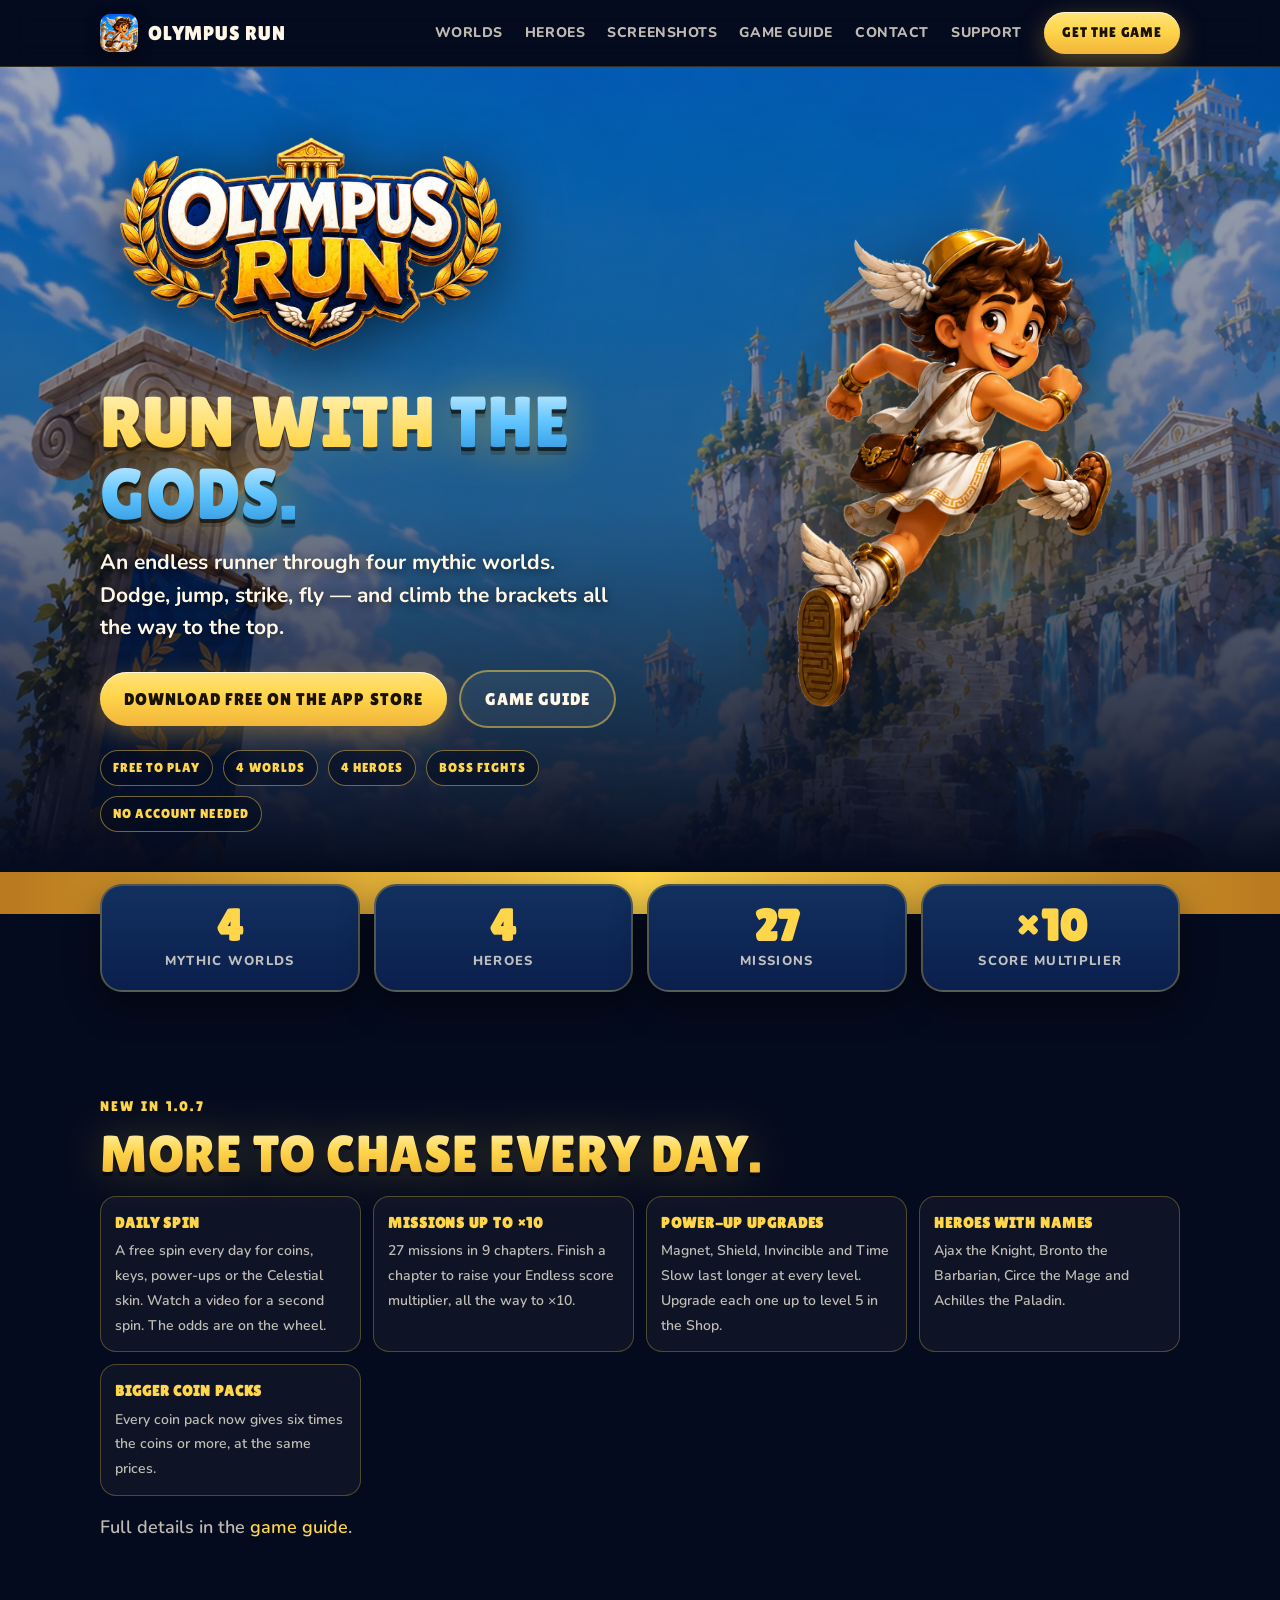
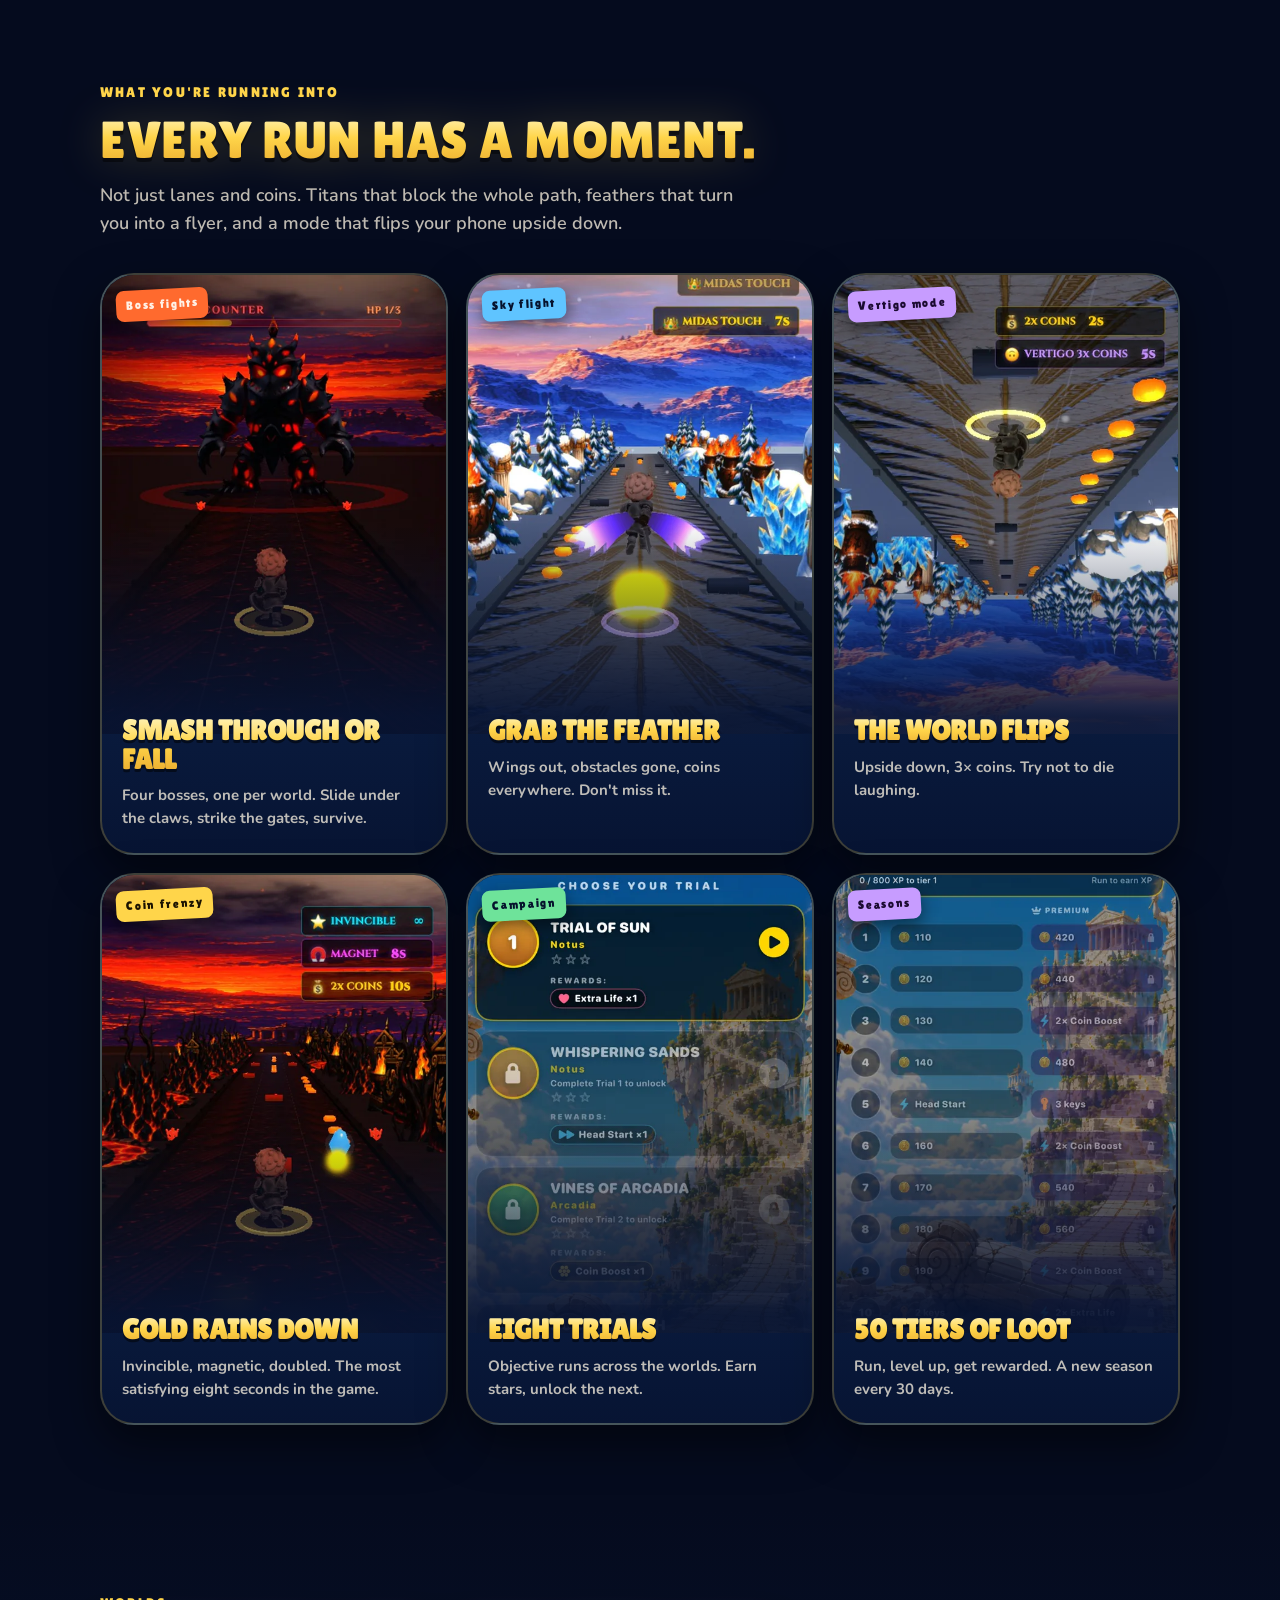
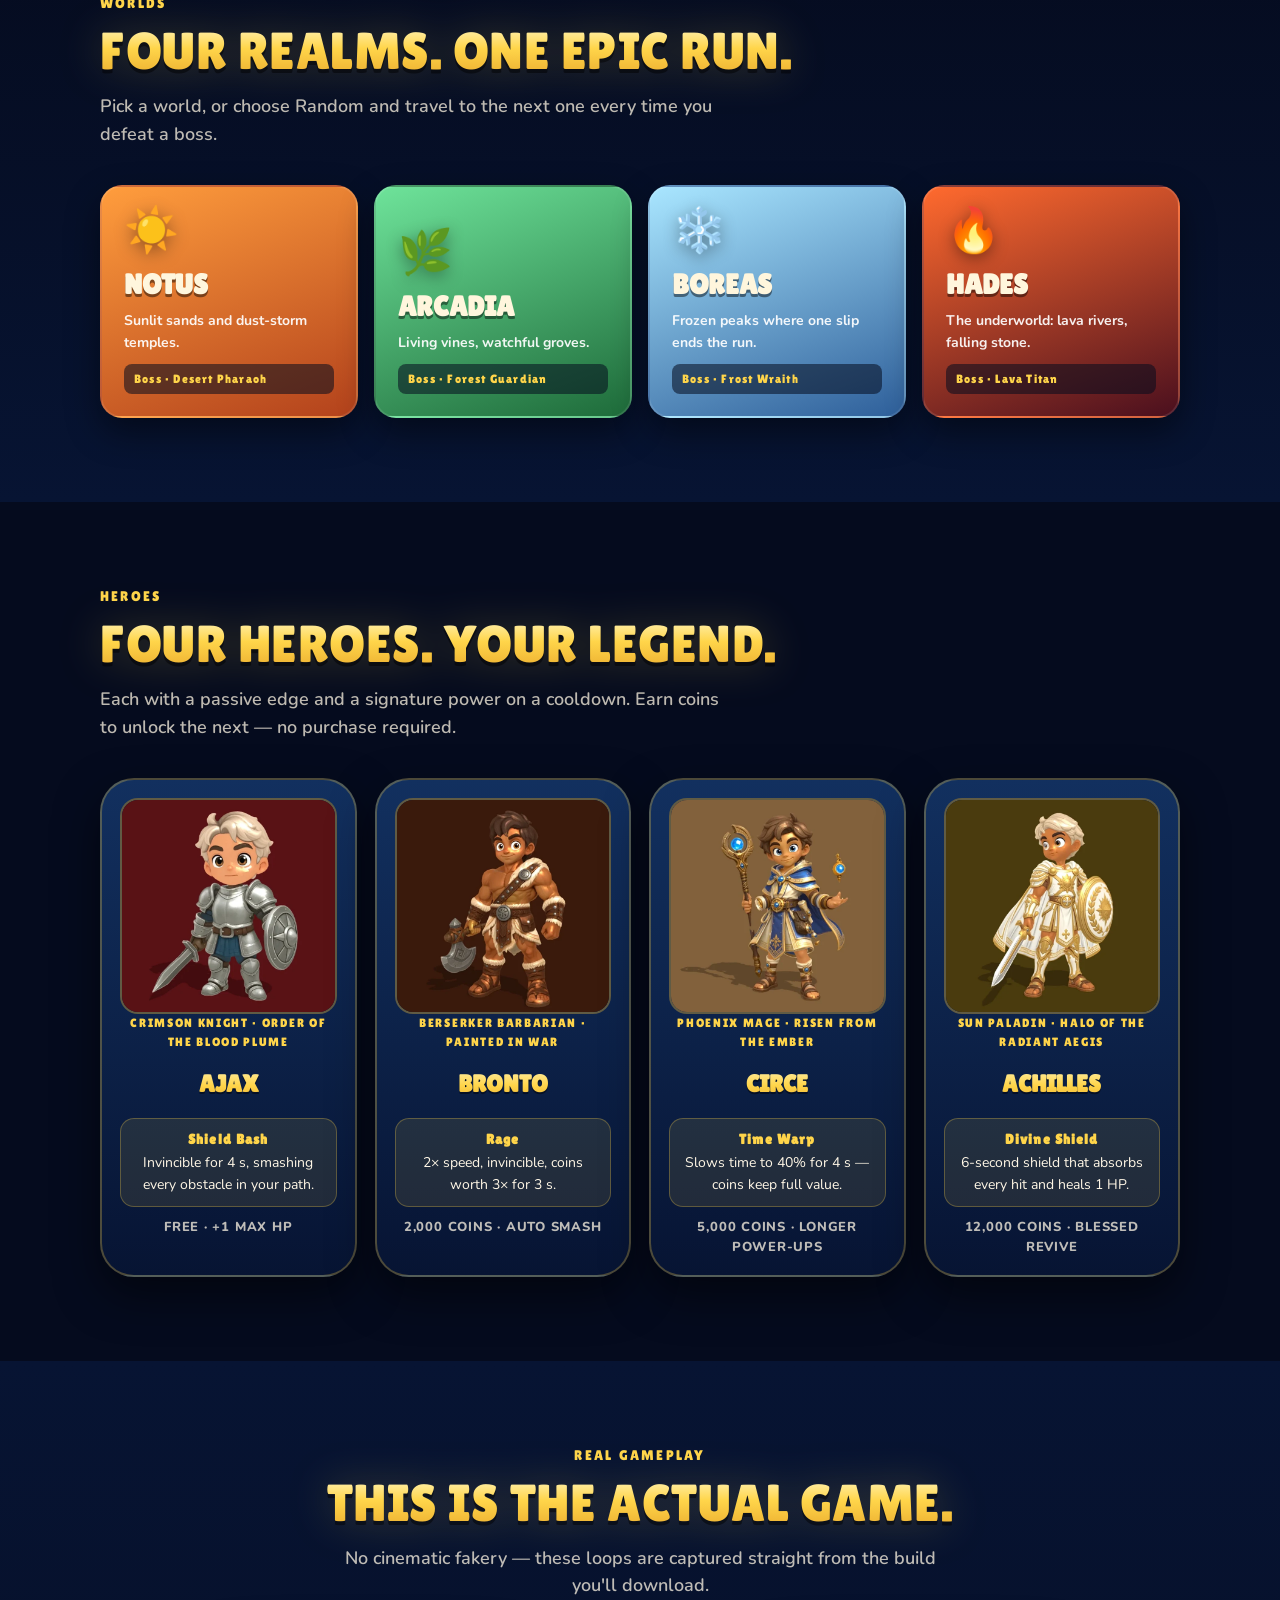
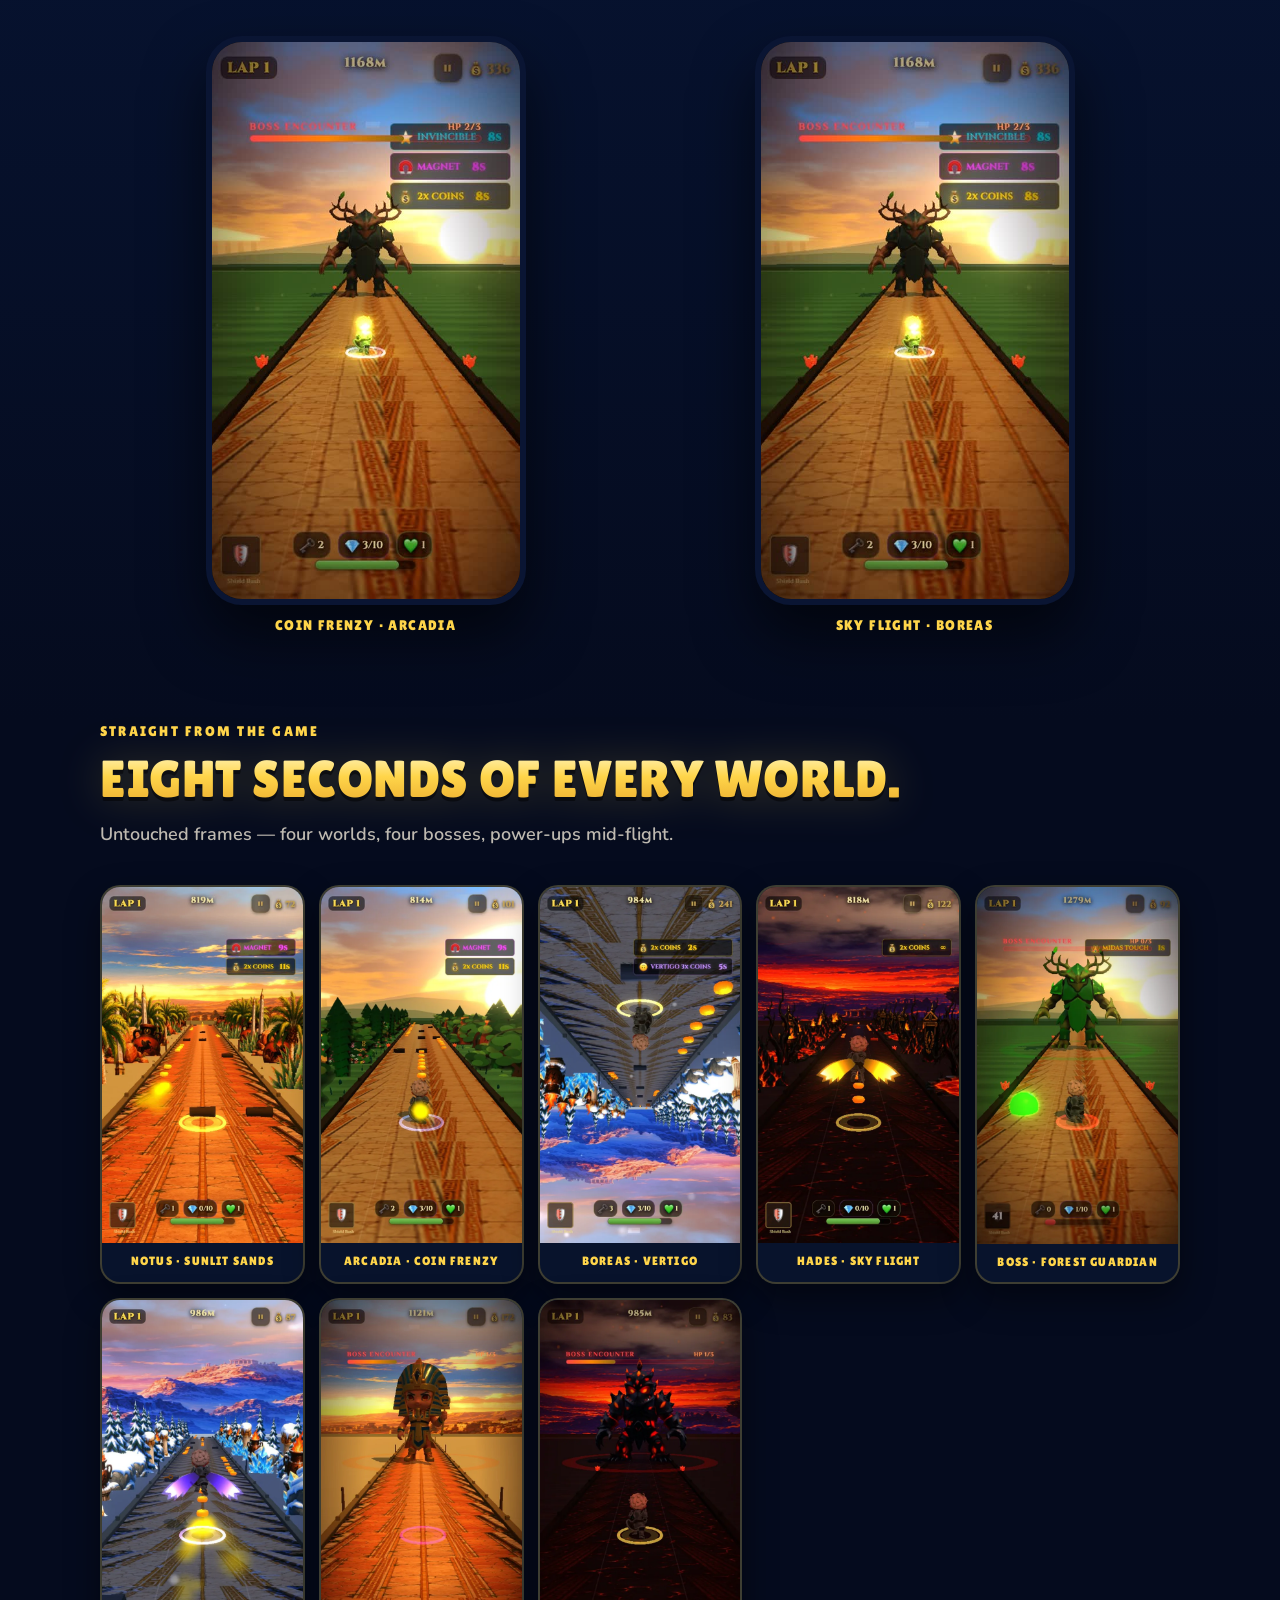
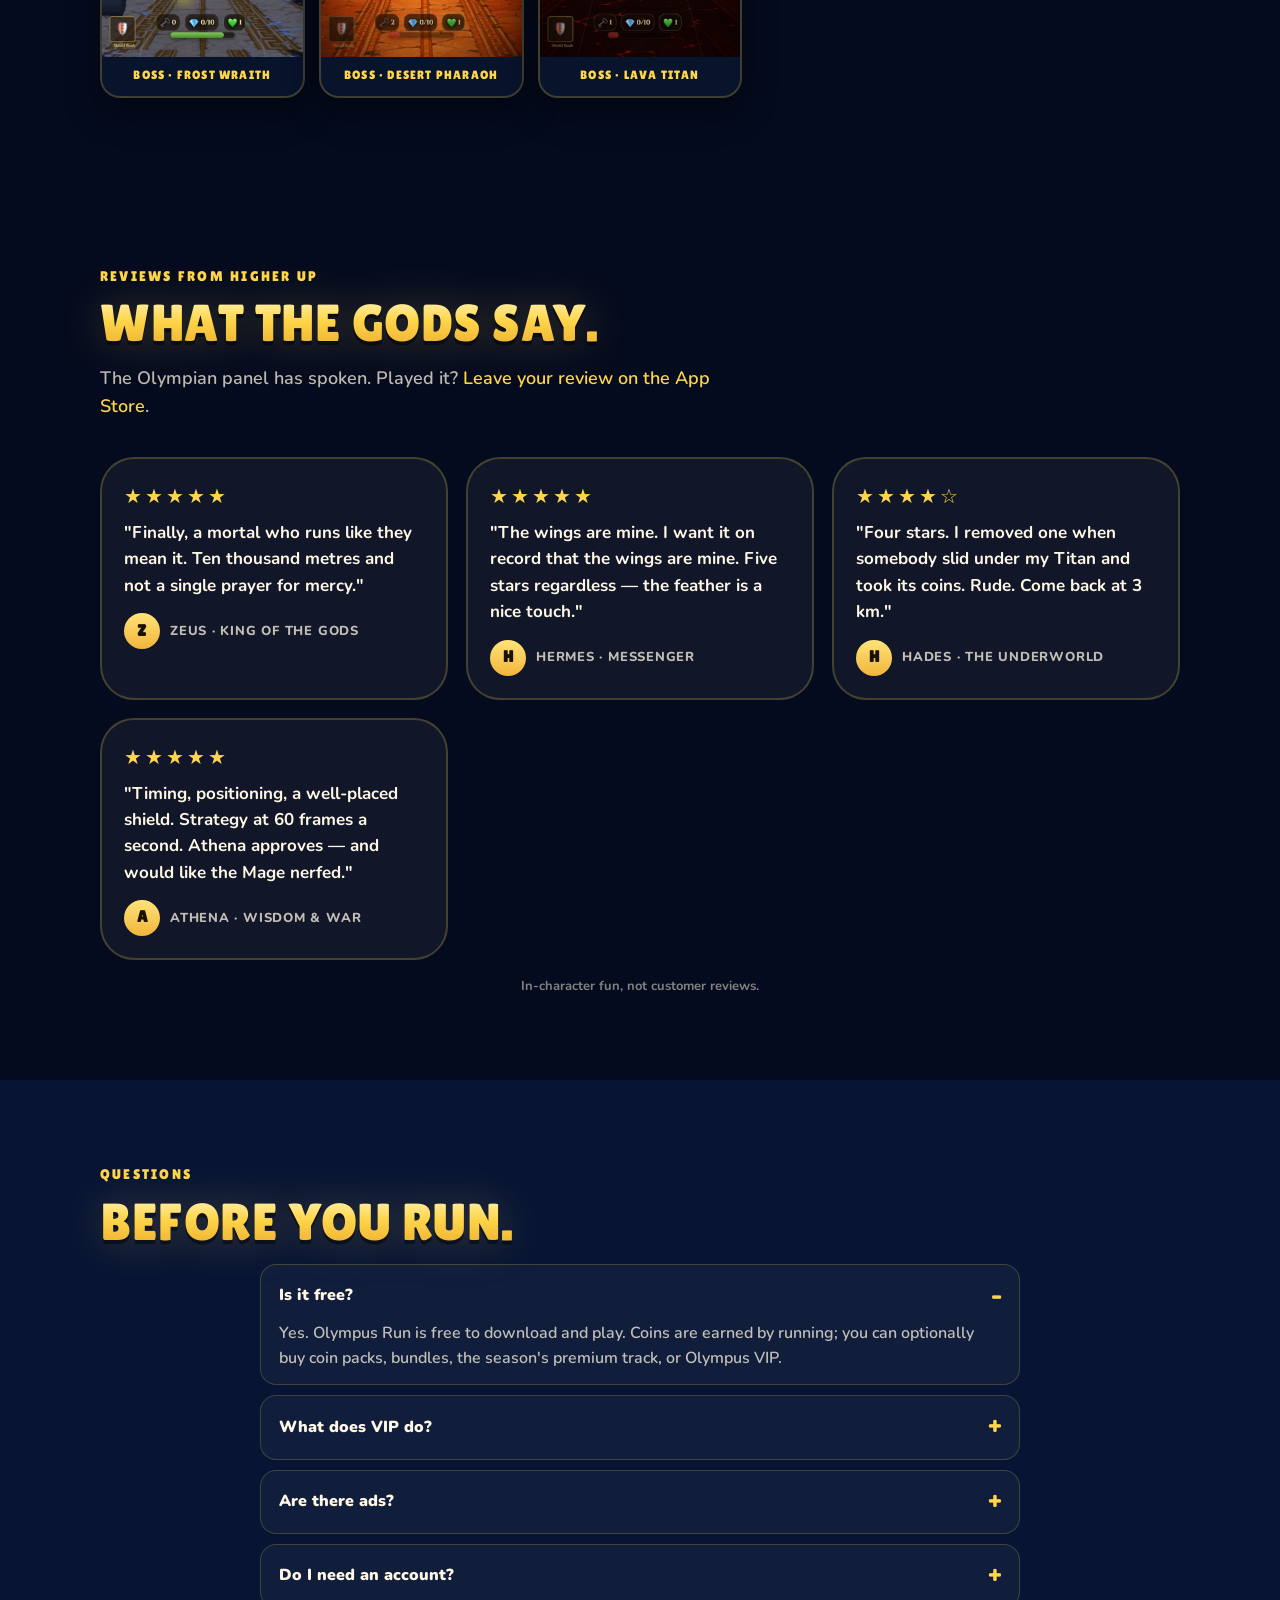
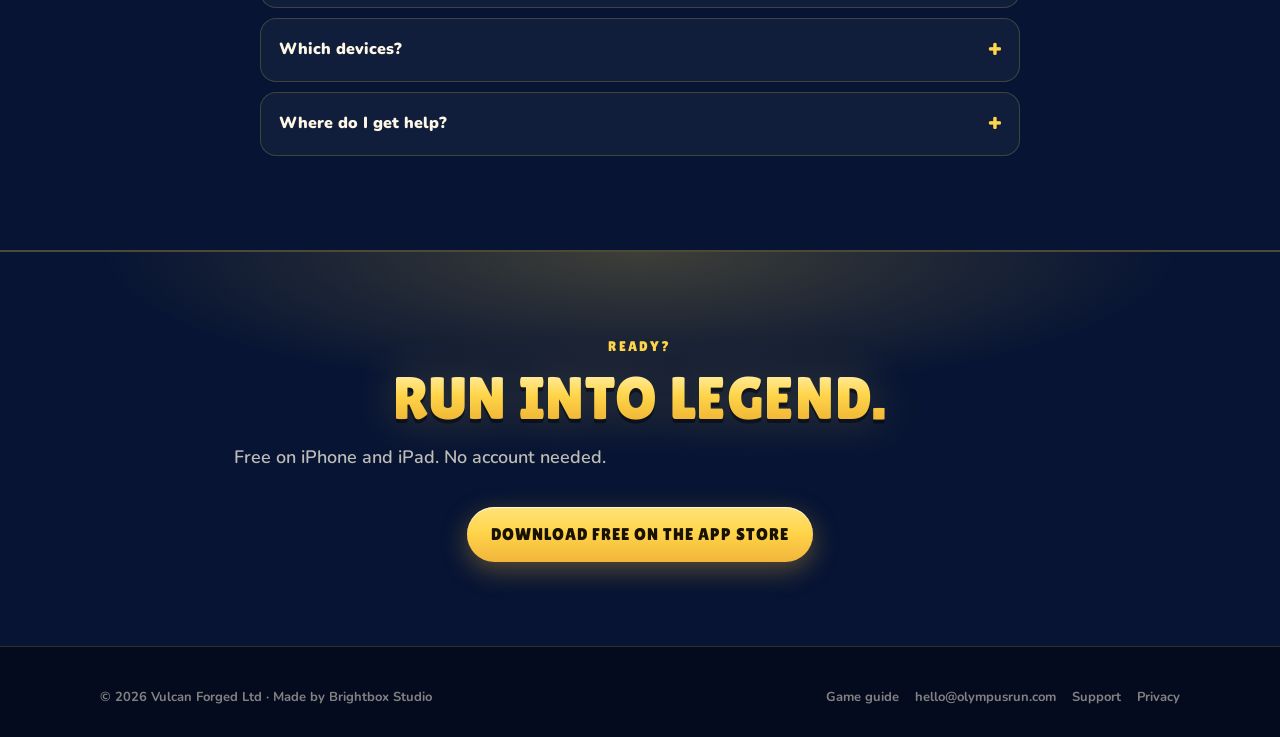
==== commit 33afbc7a: "site: 1.0.7 — Daily Spin, 27 missions up to x10, power-up upgrades, hero names, x6 coin packs Co-Aut" ====
--- a/index.html
+++ b/index.html
@@ -54,16 +54,31 @@
   </div>
 </header>
 
-<div class="ticker"><span>Boss fights ★ Sky flight ★ Vertigo mode ★ Coin frenzy ★ 50-tier seasons ★ 8 campaign trials ★ Daily quests ★ Climb the brackets ★ Boss fights ★ Sky flight ★ Vertigo mode ★ Coin frenzy ★ 50-tier seasons ★ 8 campaign trials ★ Daily quests ★ Climb the brackets ★</span></div>
+<div class="ticker"><span>Daily Spin ★ 27 missions ★ Score multiplier up to ×10 ★ Power-up upgrades ★ Boss fights ★ Sky flight ★ Vertigo mode ★ Coin frenzy ★ 50-tier seasons ★ 8 campaign trials ★ Climb the brackets ★ Daily Spin ★ 27 missions ★ Score multiplier up to ×10 ★ Power-up upgrades ★ Boss fights ★ Sky flight ★ Vertigo mode ★ Coin frenzy ★ 50-tier seasons ★ 8 campaign trials ★ Climb the brackets ★</span></div>
 
 <section style="padding-top:0">
   <div class="wrap">
     <div class="stats">
       <div class="stat"><b>4</b><span>Mythic worlds</span></div>
       <div class="stat"><b>4</b><span>Heroes</span></div>
-      <div class="stat"><b>8</b><span>Campaign trials</span></div>
-      <div class="stat"><b>50</b><span>Season tiers</span></div>
-    </div>
+      <div class="stat"><b>27</b><span>Missions</span></div>
+      <div class="stat"><b>×10</b><span>Score multiplier</span></div>
+    </div>
+  </div>
+</section>
+
+<section id="new" style="padding-top:20px">
+  <div class="wrap">
+    <div class="kicker">New in 1.0.7</div>
+    <h2 class="display">More to chase every day.</h2>
+    <div class="grid2">
+      <div class="tile"><b>Daily Spin</b><span>A free spin every day for coins, keys, power-ups or the Celestial skin. Watch a video for a second spin. The odds are on the wheel.</span></div>
+      <div class="tile"><b>Missions up to ×10</b><span>27 missions in 9 chapters. Finish a chapter to raise your Endless score multiplier, all the way to ×10.</span></div>
+      <div class="tile"><b>Power-up upgrades</b><span>Magnet, Shield, Invincible and Time Slow last longer at every level. Upgrade each one up to level 5 in the Shop.</span></div>
+      <div class="tile"><b>Heroes with names</b><span>Ajax the Knight, Bronto the Barbarian, Circe the Mage and Achilles the Paladin.</span></div>
+      <div class="tile"><b>Bigger coin packs</b><span>Every coin pack now gives six times the coins or more, at the same prices.</span></div>
+    </div>
+    <p class="lead" style="margin-top:18px">Full details in the <a href="/guide#progression">game guide</a>.</p>
   </div>
 </section>
 
@@ -103,10 +118,10 @@
     <h2 class="display">Four heroes. Your legend.</h2>
     <p class="lead">Each with a passive edge and a signature power on a cooldown. Earn coins to unlock the next — no purchase required.</p>
     <div class="heroes">
-      <div class="hcard"><img src="assets/hero-knight.webp" alt="Crimson Knight"><div class="tl">Order of the Blood Plume</div><h3>Crimson Knight</h3><div class="power"><b>Shield Bash</b>Invincible for 4 s, smashing every obstacle in your path.</div><div class="cost">Free · +1 max HP</div></div>
-      <div class="hcard"><img src="assets/hero-barbarian.webp" alt="Berserker Barbarian"><div class="tl">Painted in War</div><h3>Berserker Barbarian</h3><div class="power"><b>Rage</b>2× speed, invincible, coins worth 3× for 3 s.</div><div class="cost">2,000 coins · Auto Smash</div></div>
-      <div class="hcard"><img src="assets/hero-mage.webp" alt="Phoenix Mage"><div class="tl">Risen from the Ember</div><h3>Phoenix Mage</h3><div class="power"><b>Time Warp</b>Slows time to 40% for 4 s — coins keep full value.</div><div class="cost">5,000 coins · Longer power-ups</div></div>
-      <div class="hcard"><img src="assets/hero-paladin.webp" alt="Sun Paladin"><div class="tl">Halo of the Radiant Aegis</div><h3>Sun Paladin</h3><div class="power"><b>Divine Shield</b>6-second shield that absorbs every hit and heals 1 HP.</div><div class="cost">12,000 coins · Blessed revive</div></div>
+      <div class="hcard"><img src="assets/hero-knight.webp" alt="Ajax the Knight"><div class="tl">Crimson Knight · Order of the Blood Plume</div><h3>Ajax</h3><div class="power"><b>Shield Bash</b>Invincible for 4 s, smashing every obstacle in your path.</div><div class="cost">Free · +1 max HP</div></div>
+      <div class="hcard"><img src="assets/hero-barbarian.webp" alt="Bronto the Barbarian"><div class="tl">Berserker Barbarian · Painted in War</div><h3>Bronto</h3><div class="power"><b>Rage</b>2× speed, invincible, coins worth 3× for 3 s.</div><div class="cost">2,000 coins · Auto Smash</div></div>
+      <div class="hcard"><img src="assets/hero-mage.webp" alt="Circe the Mage"><div class="tl">Phoenix Mage · Risen from the Ember</div><h3>Circe</h3><div class="power"><b>Time Warp</b>Slows time to 40% for 4 s — coins keep full value.</div><div class="cost">5,000 coins · Longer power-ups</div></div>
+      <div class="hcard"><img src="assets/hero-paladin.webp" alt="Achilles the Paladin"><div class="tl">Sun Paladin · Halo of the Radiant Aegis</div><h3>Achilles</h3><div class="power"><b>Divine Shield</b>6-second shield that absorbs every hit and heals 1 HP.</div><div class="cost">12,000 coins · Blessed revive</div></div>
     </div>
   </div>
 </section>
@@ -163,7 +178,7 @@
     <div class="faq">
       <details open><summary>Is it free?</summary><p>Yes. Olympus Run is free to download and play. Coins are earned by running; you can optionally buy coin packs, bundles, the season's premium track, or Olympus VIP.</p></details>
       <details><summary>What does VIP do?</summary><p>No ads, 50% off every coin price in the shop, double run coins, 150 daily coins, an extra revive every run and double Olympus Trials XP. Monthly, yearly, or a one-time Lifetime purchase.</p></details>
-      <details><summary>Are there ads?</summary><p>Optional bonus videos you choose to watch: a revive, double coins after a run, the daily chest. From your third run, a short ad can also play between some runs, never during one. VIP removes all ads.</p></details>
+      <details><summary>Are there ads?</summary><p>Optional bonus videos you choose to watch: a revive, double coins after a run, a second Daily Spin. From your third run, a short ad can also play between some runs, never during one. VIP removes all ads.</p></details>
       <details><summary>Do I need an account?</summary><p>No. Just open it and play.</p></details>
       <details><summary>Which devices?</summary><p>iPhone and iPad, iOS 17 or later. Age rating 9+.</p></details>
       <details><summary>Where do I get help?</summary><p>Email <a href="mailto:hello@olympusrun.com">hello@olympusrun.com</a> · <a href="https://jamie323.github.io/brightbox-studio/support.html">Support</a> · <a href="https://jamie323.github.io/brightbox-studio/olympus-run-privacy.html">Privacy policy</a></p></details>
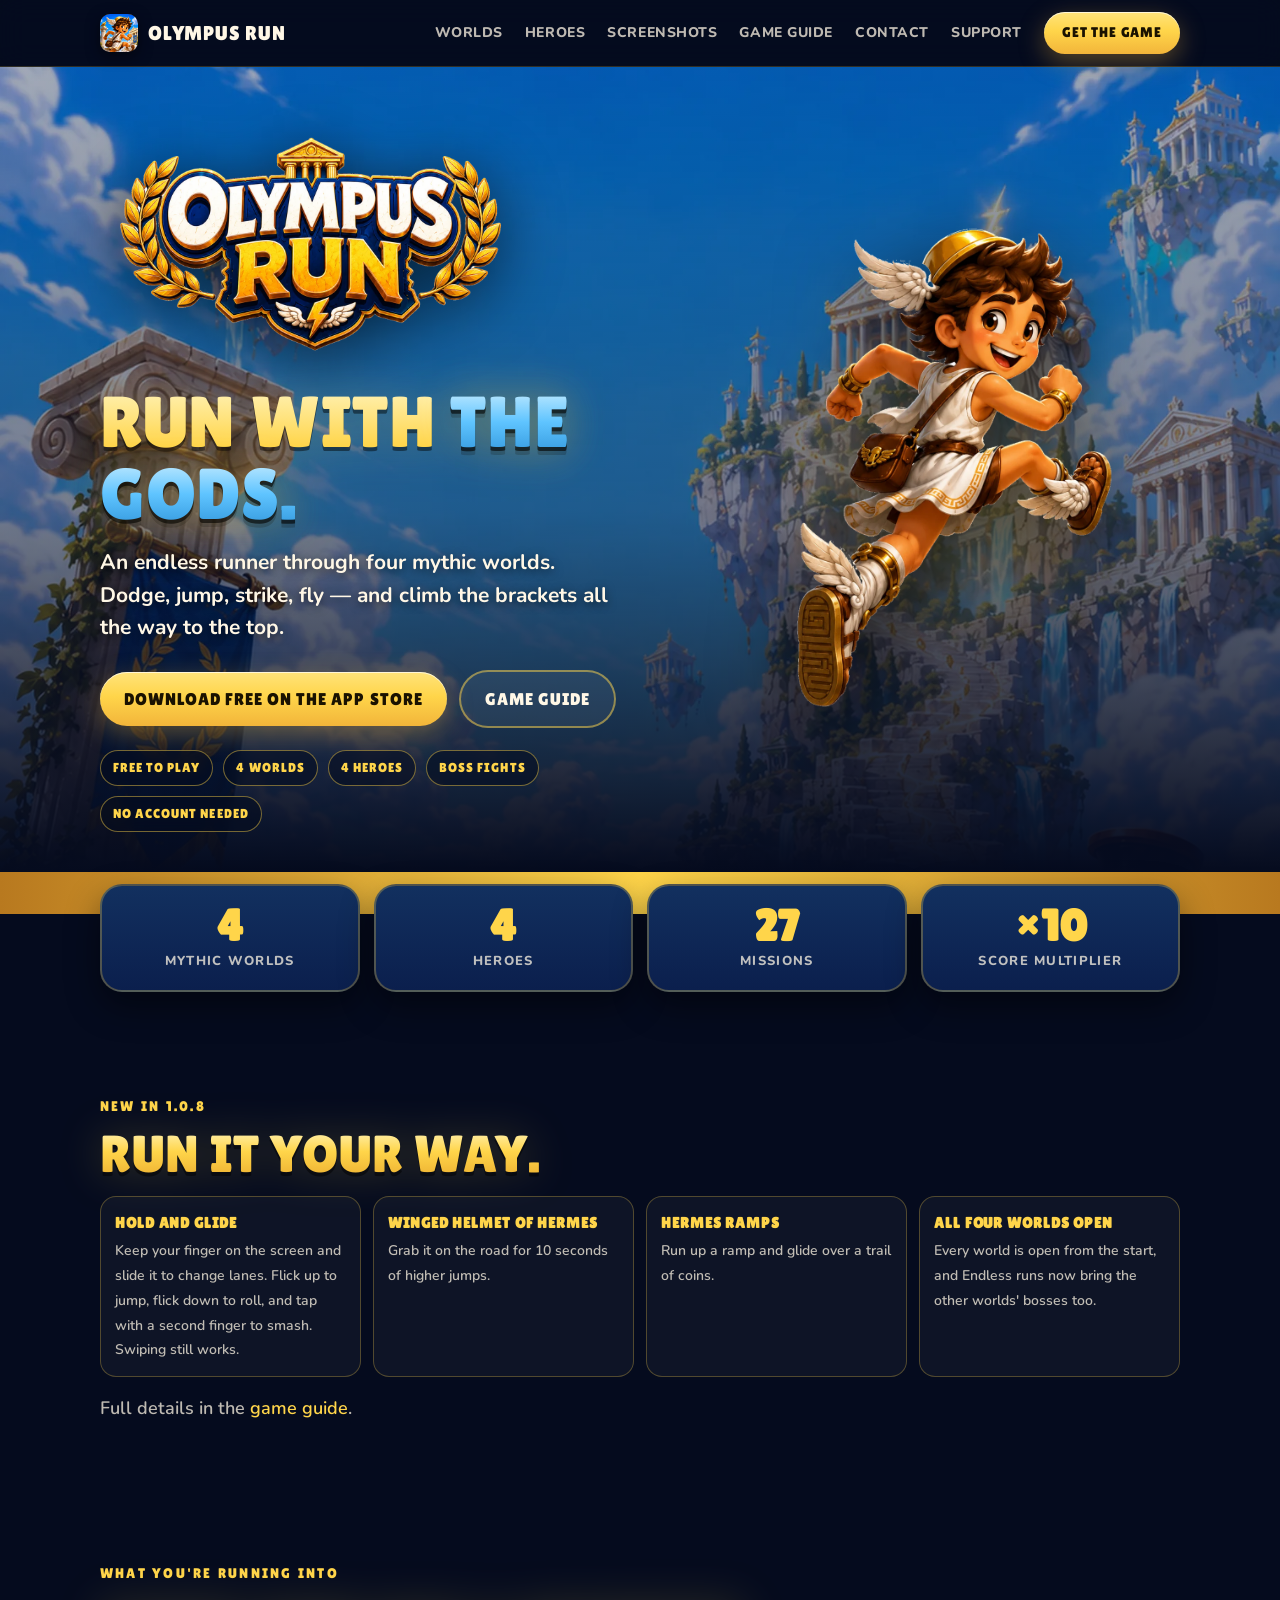
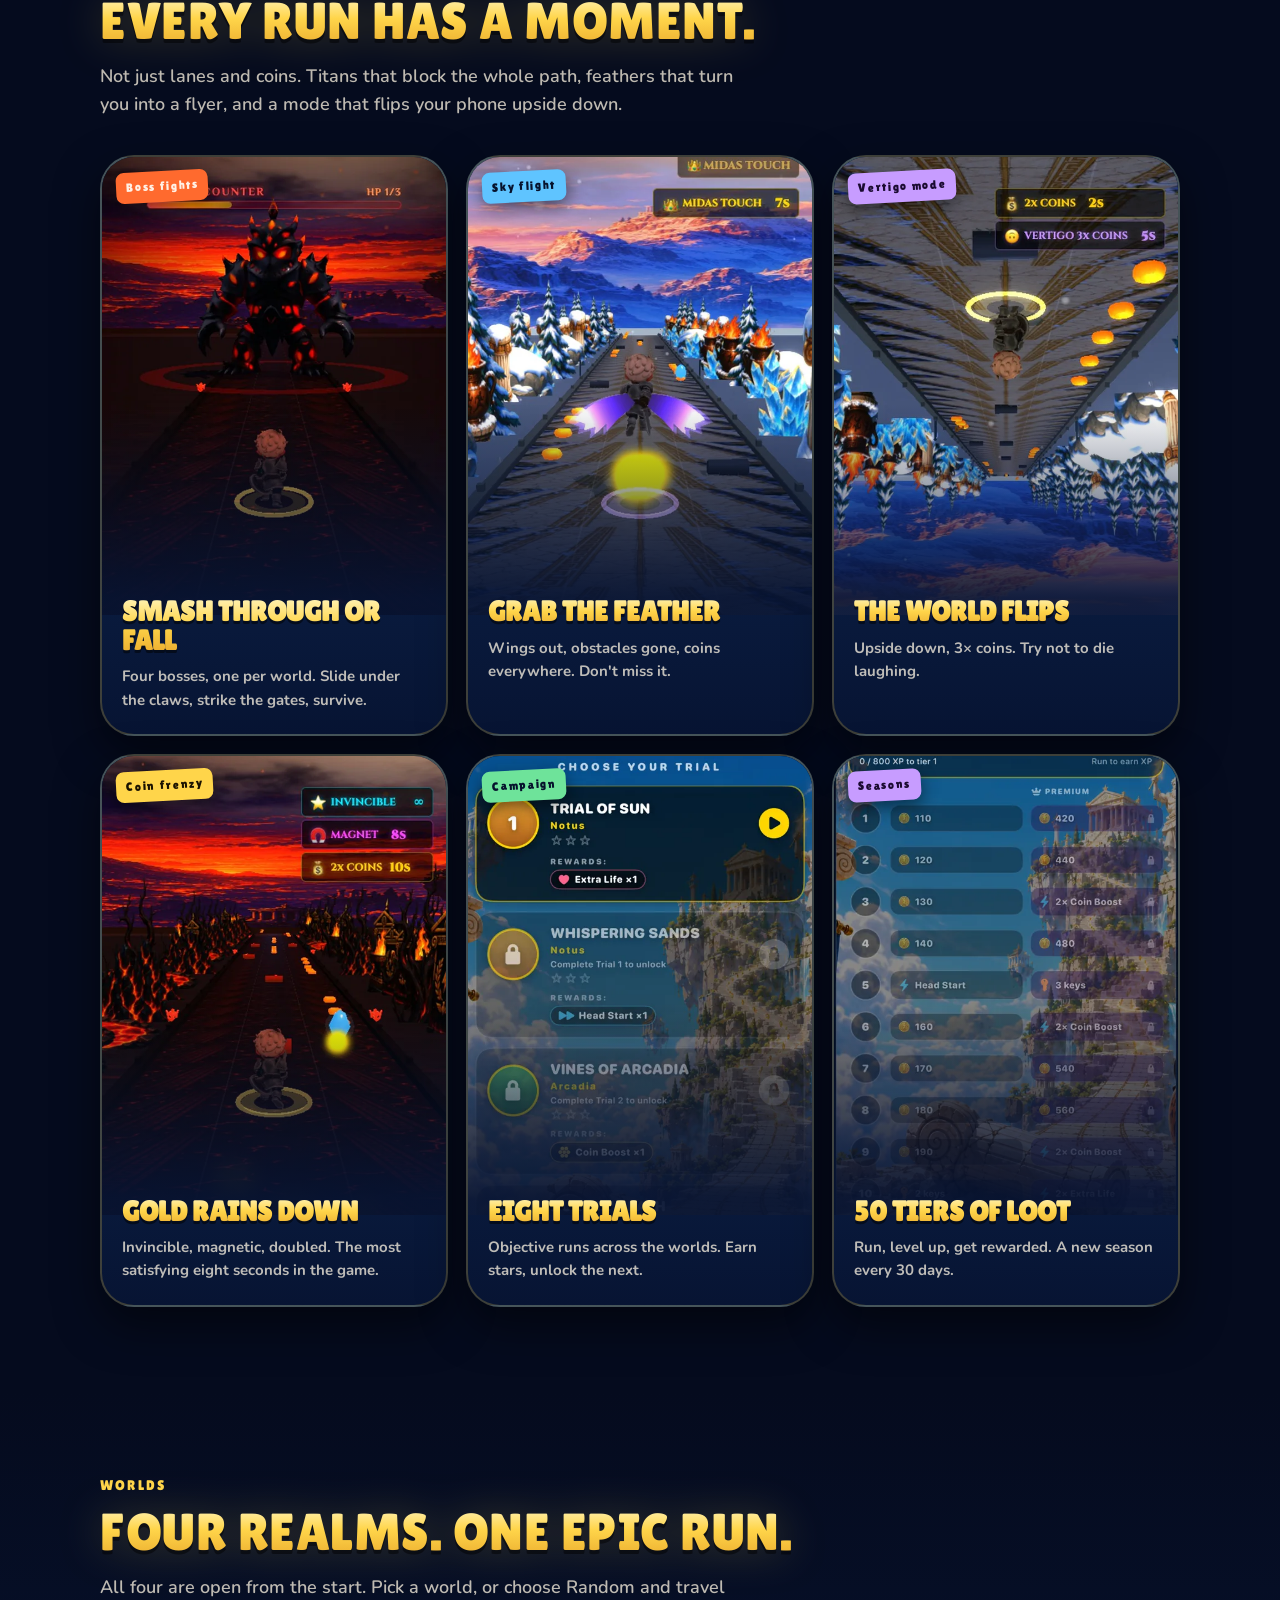
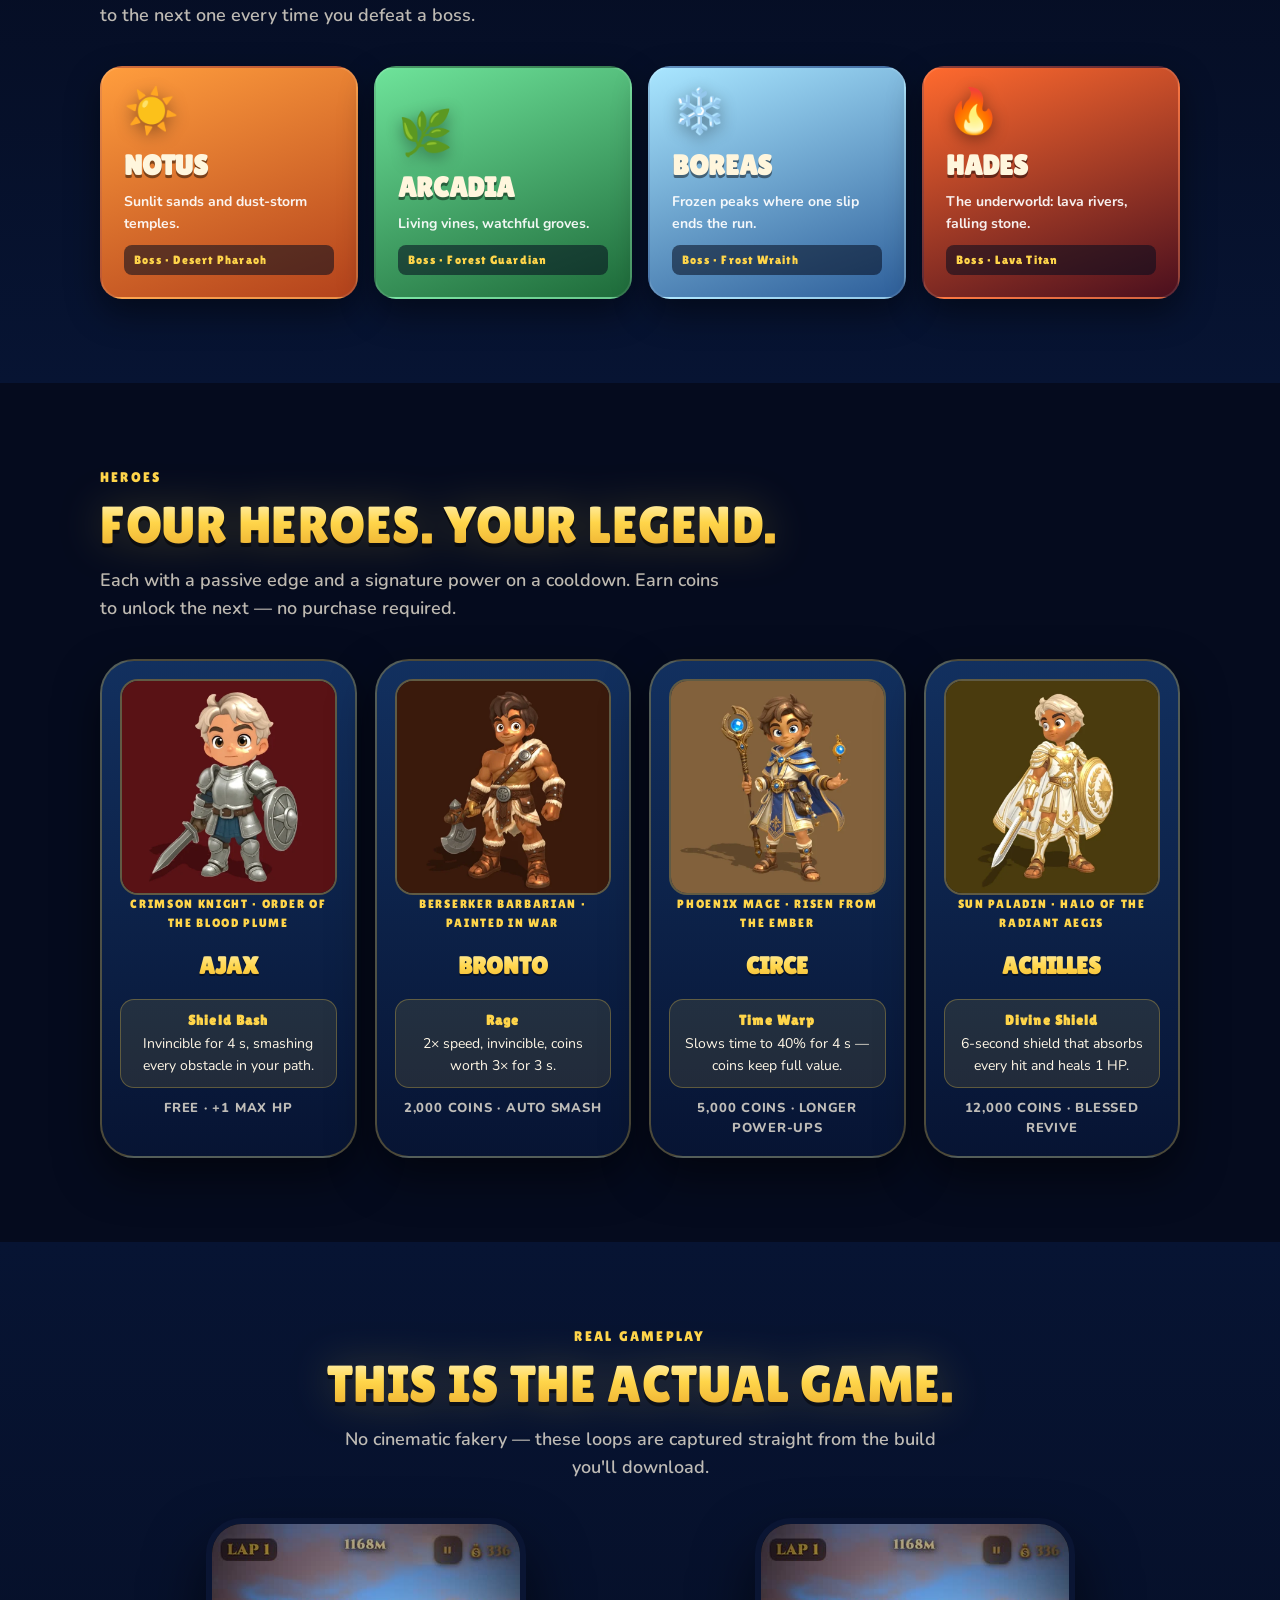
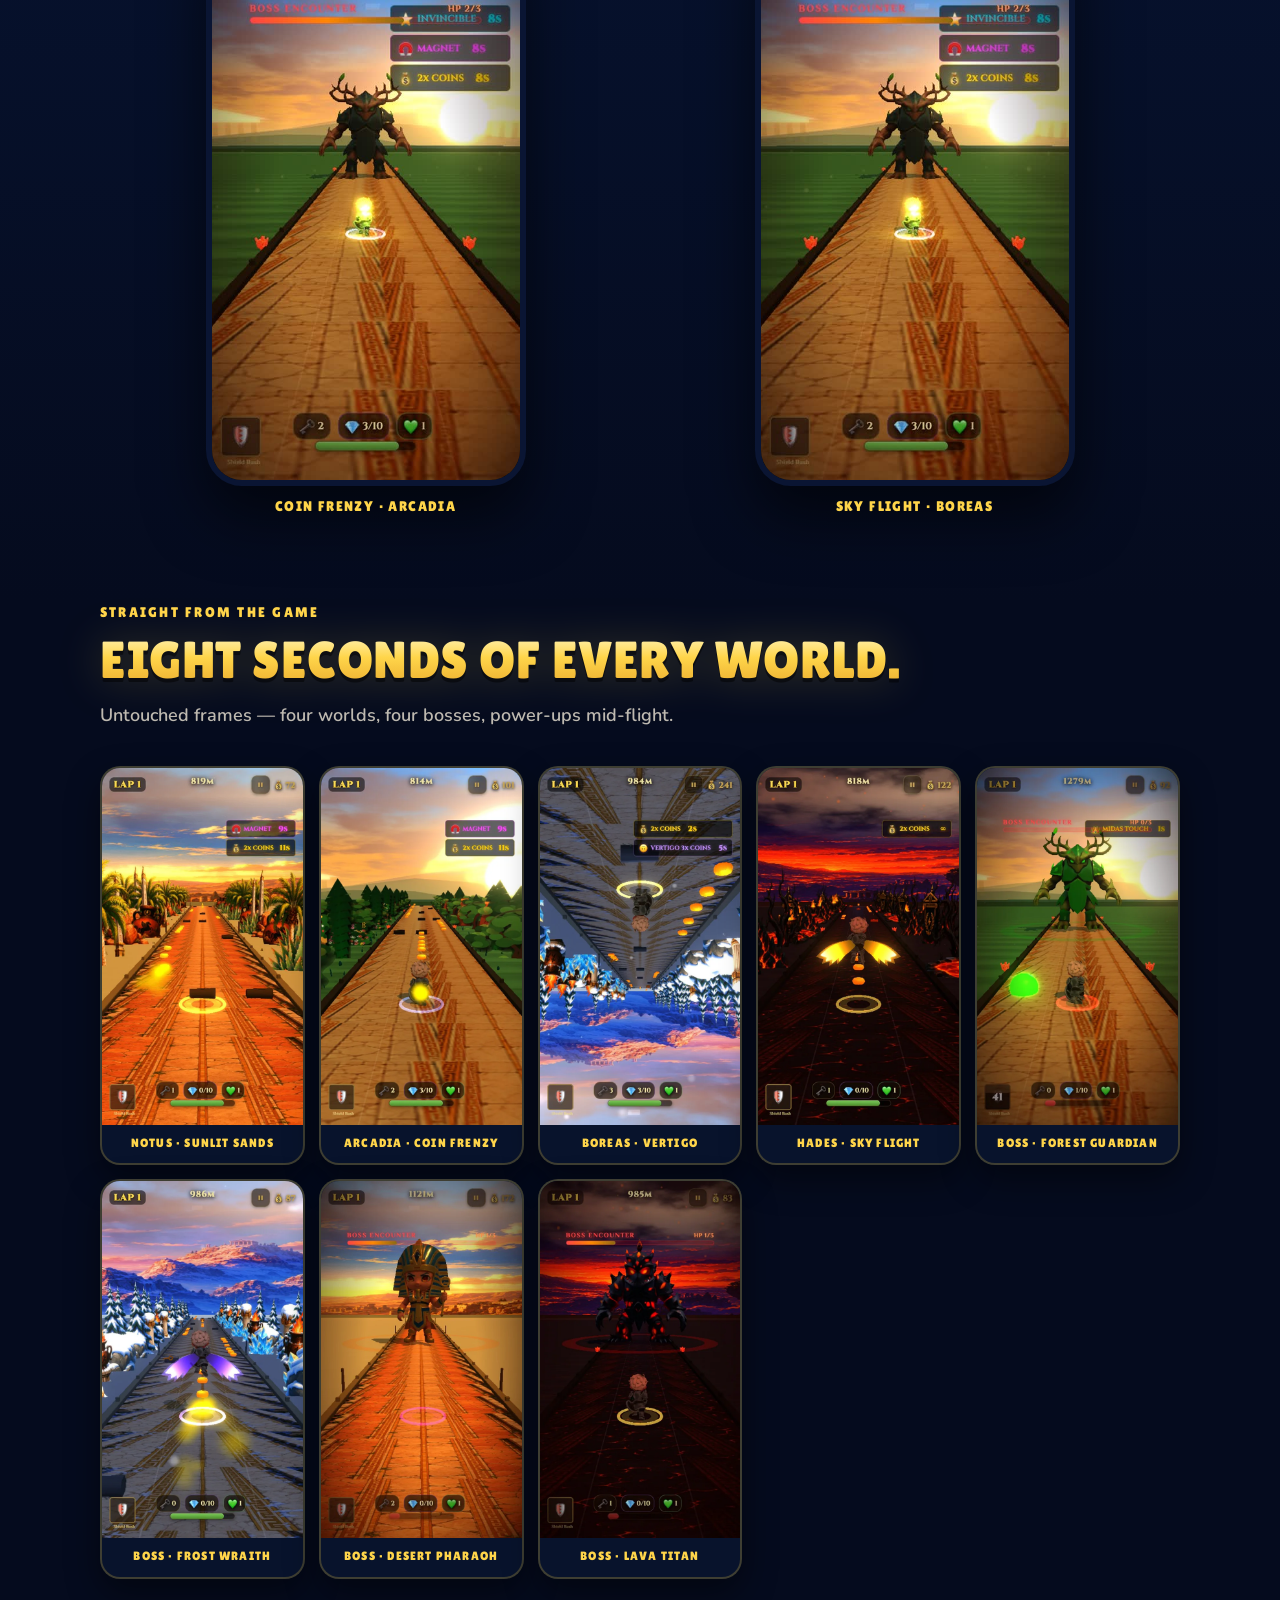
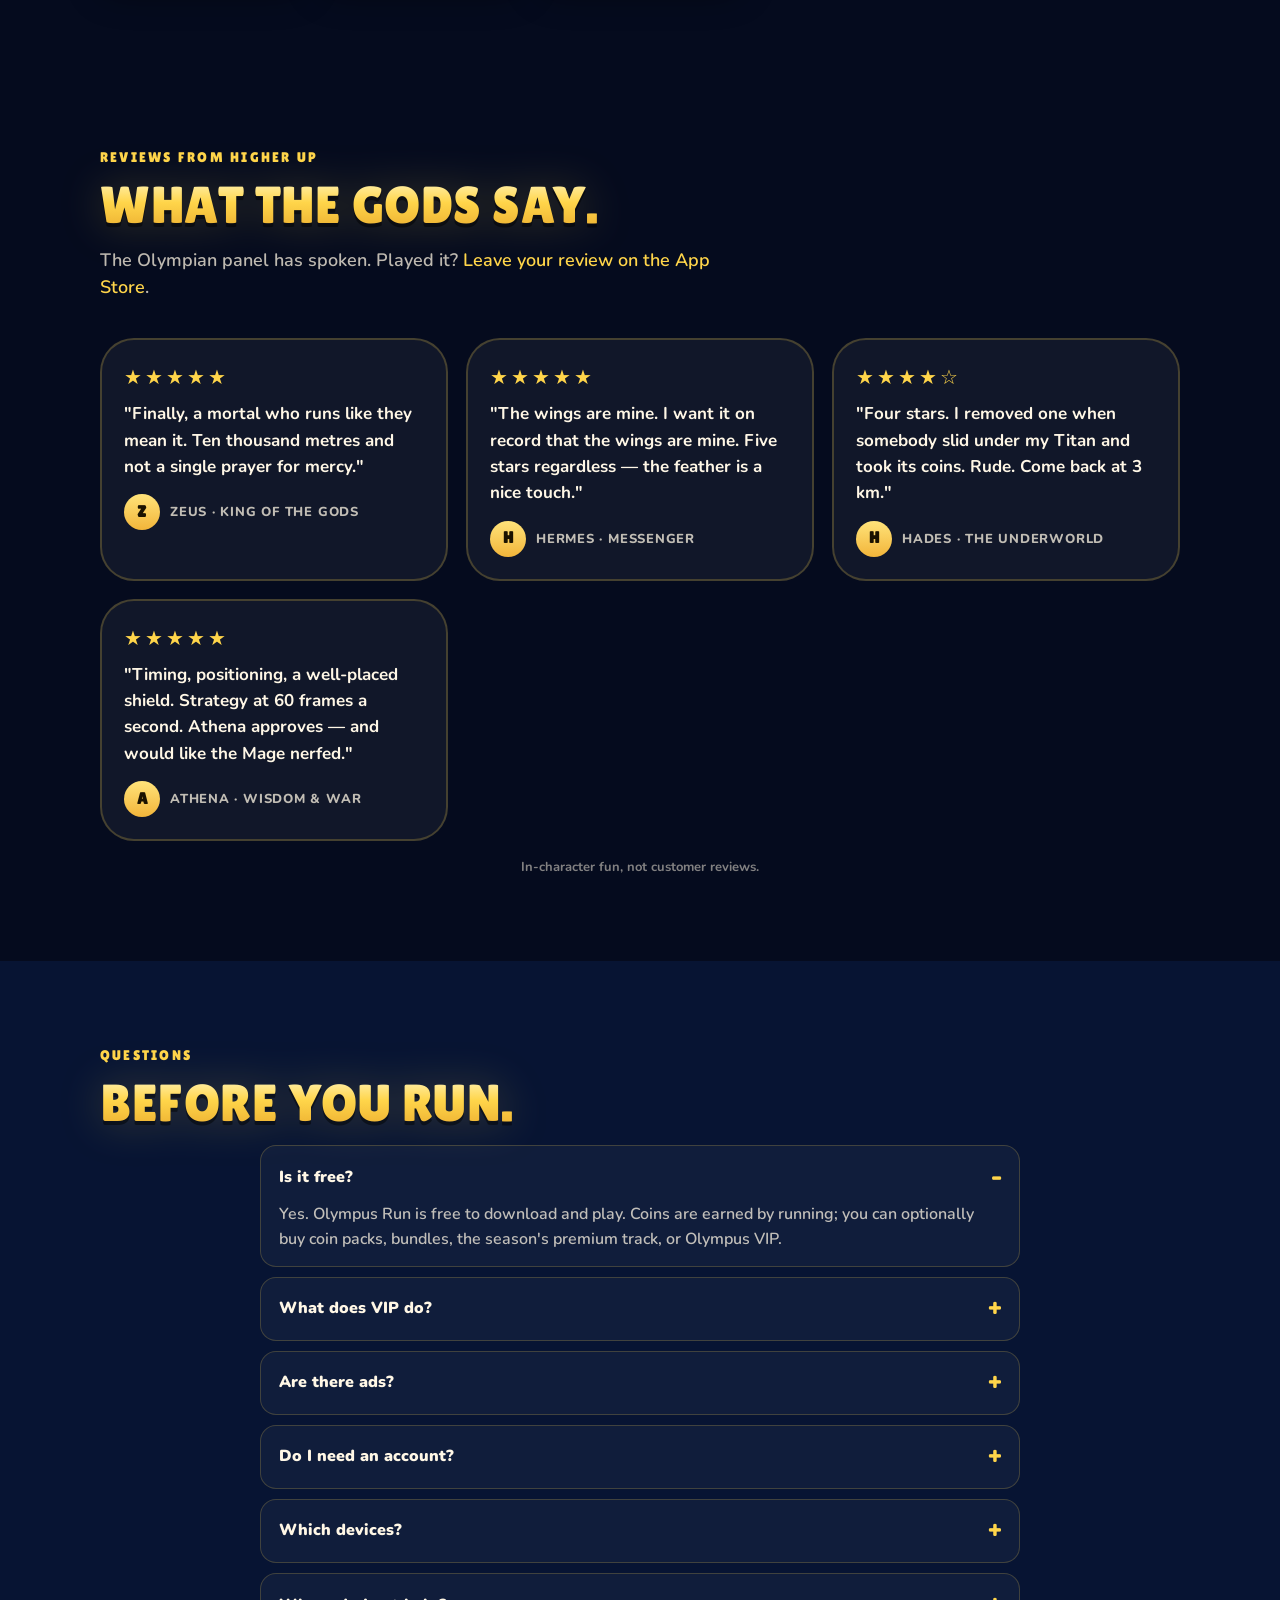
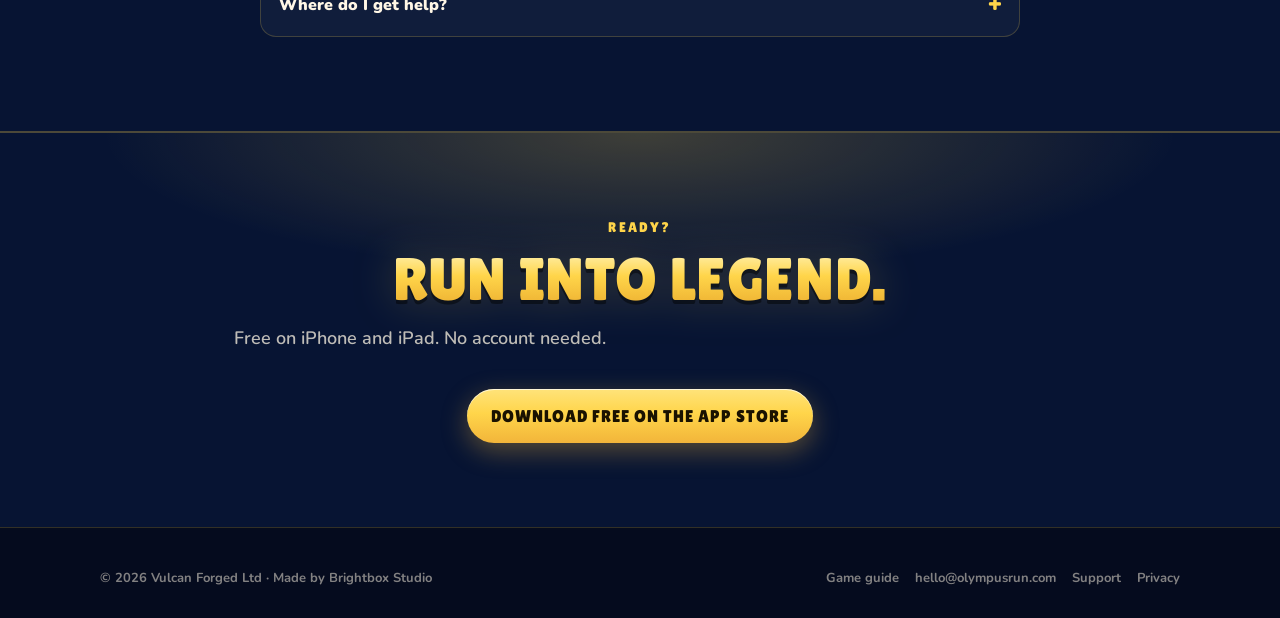
==== commit 48d32ad4: "site: 1.0.8 — hold and glide, Winged Helmet, Hermes Ramps, all four worlds open Co-Authored-By: Clau" ====
--- a/index.html
+++ b/index.html
@@ -54,7 +54,7 @@
   </div>
 </header>
 
-<div class="ticker"><span>Daily Spin ★ 27 missions ★ Score multiplier up to ×10 ★ Power-up upgrades ★ Boss fights ★ Sky flight ★ Vertigo mode ★ Coin frenzy ★ 50-tier seasons ★ 8 campaign trials ★ Climb the brackets ★ Daily Spin ★ 27 missions ★ Score multiplier up to ×10 ★ Power-up upgrades ★ Boss fights ★ Sky flight ★ Vertigo mode ★ Coin frenzy ★ 50-tier seasons ★ 8 campaign trials ★ Climb the brackets ★</span></div>
+<div class="ticker"><span>Hold and glide ★ Winged Helmet ★ Hermes Ramps ★ All four worlds open ★ Daily Spin ★ 27 missions ★ Score multiplier up to ×10 ★ Power-up upgrades ★ Boss fights ★ Sky flight ★ Vertigo mode ★ Coin frenzy ★ 50-tier seasons ★ 8 campaign trials ★ Climb the brackets ★ Hold and glide ★ Winged Helmet ★ Hermes Ramps ★ All four worlds open ★ Daily Spin ★ 27 missions ★ Score multiplier up to ×10 ★ Power-up upgrades ★ Boss fights ★ Sky flight ★ Vertigo mode ★ Coin frenzy ★ 50-tier seasons ★ 8 campaign trials ★ Climb the brackets ★</span></div>
 
 <section style="padding-top:0">
   <div class="wrap">
@@ -69,16 +69,15 @@
 
 <section id="new" style="padding-top:20px">
   <div class="wrap">
-    <div class="kicker">New in 1.0.7</div>
-    <h2 class="display">More to chase every day.</h2>
+    <div class="kicker">New in 1.0.8</div>
+    <h2 class="display">Run it your way.</h2>
     <div class="grid2">
-      <div class="tile"><b>Daily Spin</b><span>A free spin every day for coins, keys, power-ups or the Celestial skin. Watch a video for a second spin. The odds are on the wheel.</span></div>
-      <div class="tile"><b>Missions up to ×10</b><span>27 missions in 9 chapters. Finish a chapter to raise your Endless score multiplier, all the way to ×10.</span></div>
-      <div class="tile"><b>Power-up upgrades</b><span>Magnet, Shield, Invincible and Time Slow last longer at every level. Upgrade each one up to level 5 in the Shop.</span></div>
-      <div class="tile"><b>Heroes with names</b><span>Ajax the Knight, Bronto the Barbarian, Circe the Mage and Achilles the Paladin.</span></div>
-      <div class="tile"><b>Bigger coin packs</b><span>Every coin pack now gives six times the coins or more, at the same prices.</span></div>
-    </div>
-    <p class="lead" style="margin-top:18px">Full details in the <a href="/guide#progression">game guide</a>.</p>
+      <div class="tile"><b>Hold and glide</b><span>Keep your finger on the screen and slide it to change lanes. Flick up to jump, flick down to roll, and tap with a second finger to smash. Swiping still works.</span></div>
+      <div class="tile"><b>Winged Helmet of Hermes</b><span>Grab it on the road for 10 seconds of higher jumps.</span></div>
+      <div class="tile"><b>Hermes Ramps</b><span>Run up a ramp and glide over a trail of coins.</span></div>
+      <div class="tile"><b>All four worlds open</b><span>Every world is open from the start, and Endless runs now bring the other worlds' bosses too.</span></div>
+    </div>
+    <p class="lead" style="margin-top:18px">Full details in the <a href="/guide#controls">game guide</a>.</p>
   </div>
 </section>
 
@@ -102,7 +101,7 @@
   <div class="wrap">
     <div class="kicker">Worlds</div>
     <h2 class="display">Four realms. One epic run.</h2>
-    <p class="lead">Pick a world, or choose Random and travel to the next one every time you defeat a boss.</p>
+    <p class="lead">All four are open from the start. Pick a world, or choose Random and travel to the next one every time you defeat a boss.</p>
     <div class="worlds">
       <div class="world notus"><div class="glyph">☀️</div><h3>Notus</h3><p>Sunlit sands and dust-storm temples.</p><span class="boss">Boss · Desert Pharaoh</span></div>
       <div class="world arcadia"><div class="glyph">🌿</div><h3>Arcadia</h3><p>Living vines, watchful groves.</p><span class="boss">Boss · Forest Guardian</span></div>
